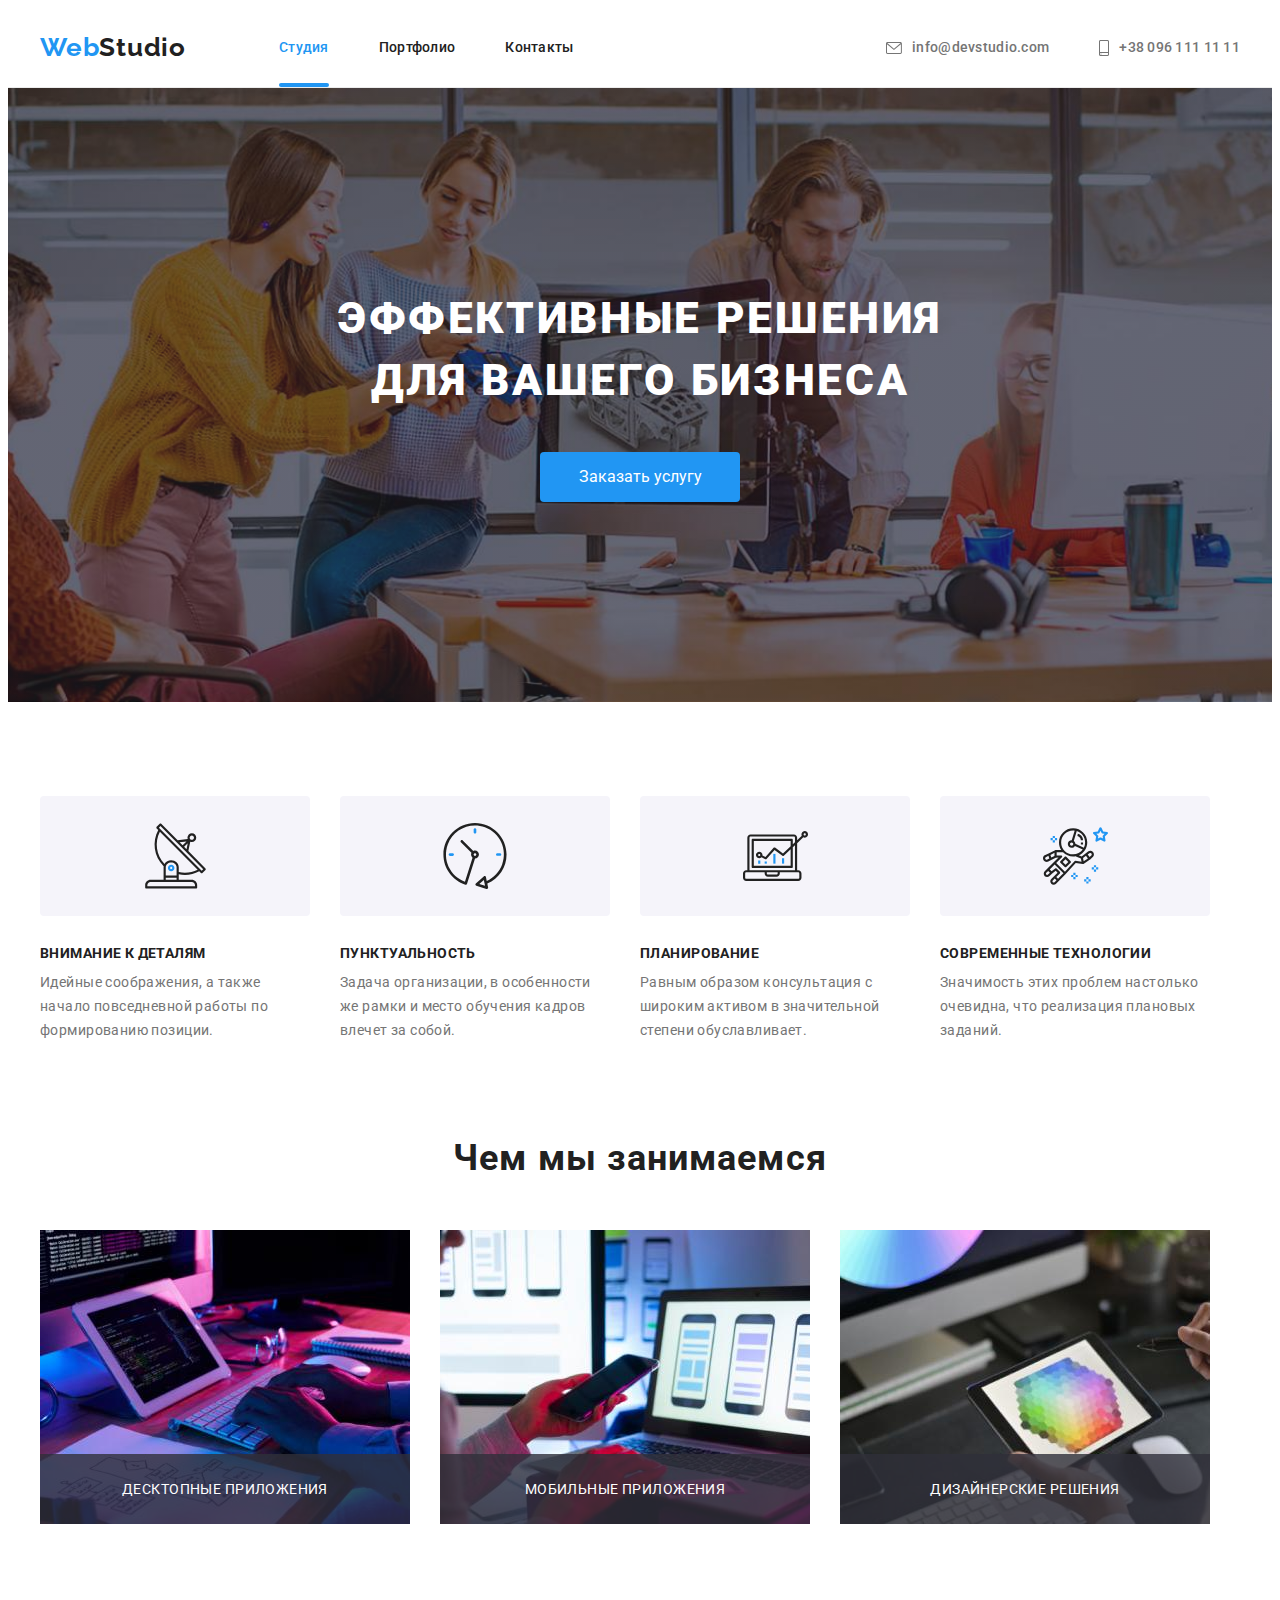
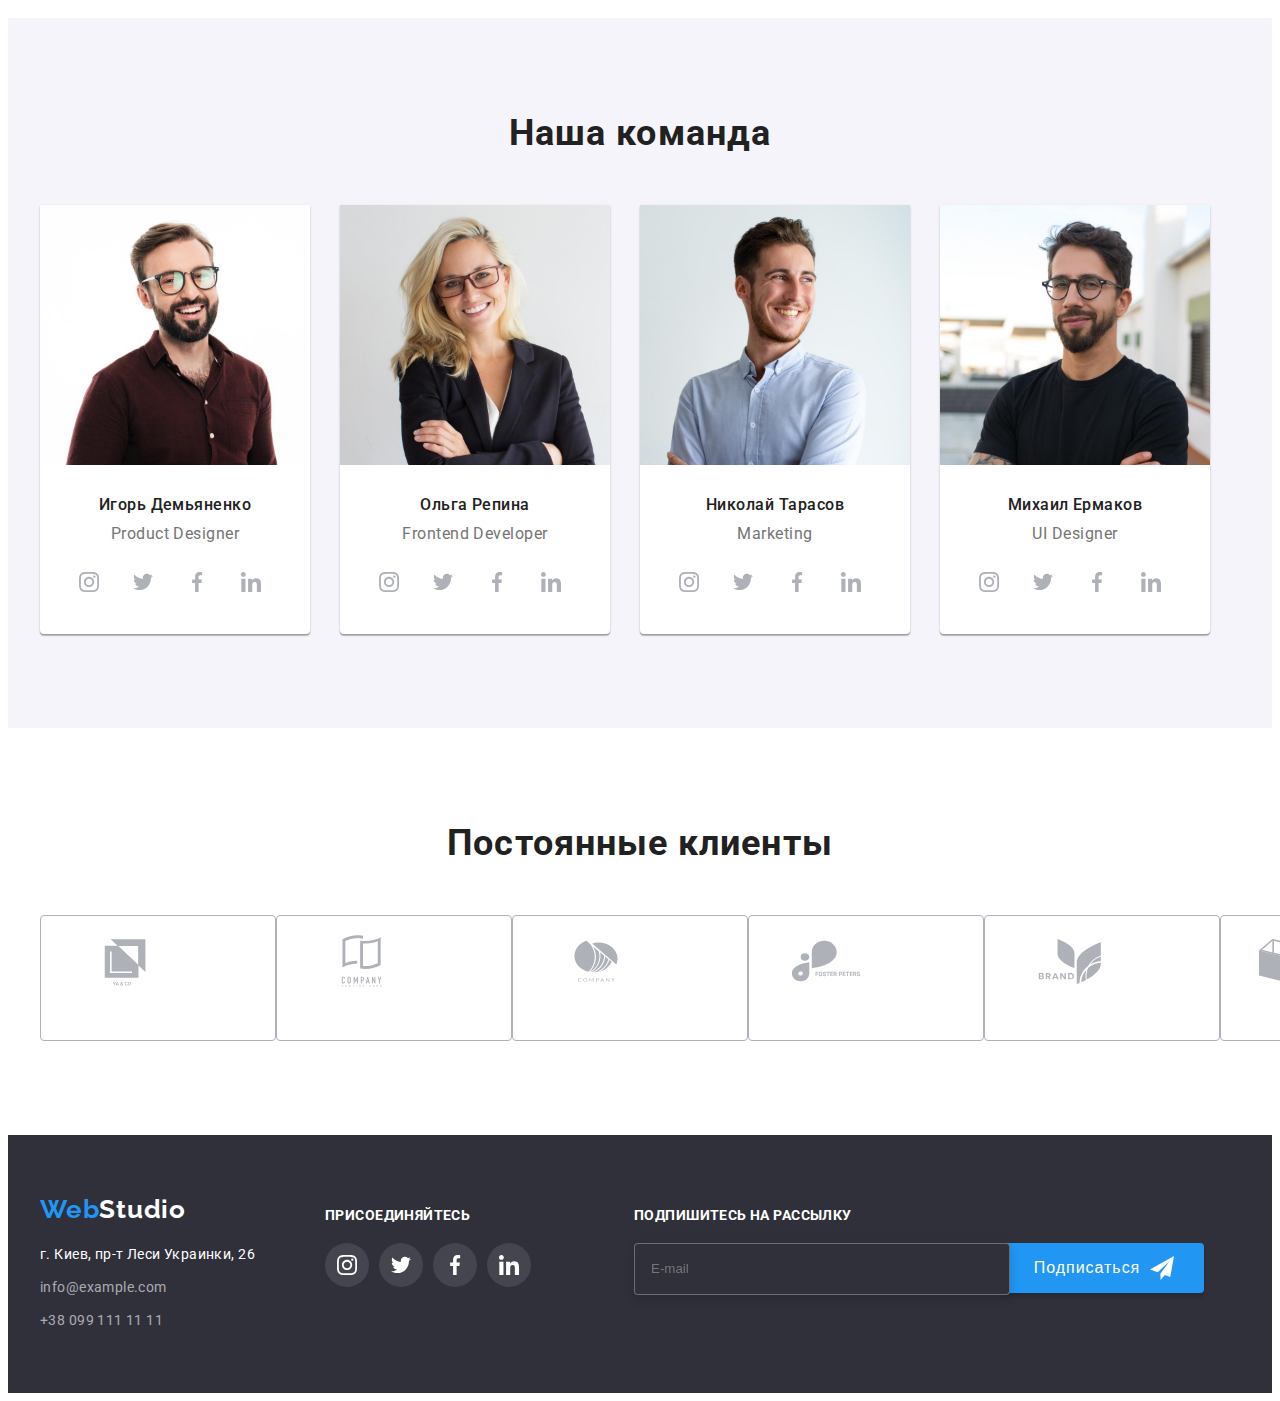
==== index.html @ 6afbb3de "d" ====
<!DOCTYPE html>
<html lang="ru">

<head>
    <meta charset="UTF-8">
    <meta http-equiv="X-UA-Compatible" content="IE=edge">
    <meta name="viewport" content="width=device-width, initial-scale=1.0">
    <title>Document</title>
    <link rel="preconnect" href="https://fonts.googleapis.com">
    <link rel="preconnect" href="https://fonts.gstatic.com" crossorigin>
    <link href="https://fonts.googleapis.com/css2?family=Raleway:wght@700&family=Roboto:wght@400;500;700;900&display=swap"
        rel="stylesheet">
    <link rel="stylesheet" href="https://cdnjs.cloudflare.com/ajax/libs/modern-normalize/1.1.0/modern-normalize.min.css"
        integrity="sha512-wpPYUAdjBVSE4KJnH1VR1HeZfpl1ub8YT/NKx4PuQ5NmX2tKuGu6U/JRp5y+Y8XG2tV+wKQpNHVUX03MfMFn9Q=="
        crossorigin="anonymous" referrerpolicy="no-referrer" />
    <link rel="stylesheet" href="https://cdnjs.cloudflare.com/ajax/libs/animate.css/4.1.1/animate.min.css" />
    <link rel="stylesheet" href="./css/main.min.css">
</head>

<body >
    <header class="header">
        <div class="header__container container">
            <a href="./index.html" class="header__logo logo" lang="en">Web<span class="header__logo--accent">Studio</span></a>
            <nav>
                <ul class="header__nav-list">
                    <li class="header__nav-items"><a class="header__nav-items header__nav-items--current" href="./index.html">Студия</a></li>
                    <li class="header__nav-items"><a class="header__nav-items" href="./portfolio.html">Портфолио</a></li>
                    <li class="header__nav-items"><a class="header__nav-items" href="">Контакты</a></li>
                </ul>
            </nav>
            <ul class="header__contacts-list">
                <li class="header__contacts-item"><a class="header__contacts-item header__contacts-item--icon-hover" href="mailto:info@devstudio.com">
                    <svg class="header__contacts-item--icon" width="16" height="12">
                        <use href="./images/icons.svg#icon-mail"></use>
                    </svg>
                    info@devstudio.com</a></li>
                <li class="header__contacts-item"><a class="header__contacts-item header__contacts-item--icon-hover" href="tel:+380961111111">
                    <svg class="header__contacts-item--icon" width="10" height="16">
                        <use href="./images/icons.svg#icon-phone"></use>
                    </svg>
                +38 096 111 11 11</a></li>
            </ul>
        </div>
    </header>
    <main>
        <section class="hero">
            <div class="container">
            <h1 class="hero__title">Эффективные решения для вашего бизнеса</h1>
            <button class="btn hero__btn" data-modal-open>Заказать услугу</button>
            </div>
        </section>
        <section class="feature">
            <div class="container">
                <h2 hidden>Особенности</h2>
                <ul class="feature__list">
                    <li class="feature__item">
                        <div class="feature__icon">
                            <svg width="65" height="70">
                                <use href="./images/icons.svg#icon-antenna"></use>
                            </svg>
                        </div>
                        <h3 class="feature__title">Внимание к деталям</h3>
                        <p class="feature__text">Идейные соображения, а также начало повседневной работы по формированию позиции.</p>
                    </li>
                    <li class="feature__item">
                        <div class="feature__icon">
                            <svg width="66" height="70">
                                <use href="./images/icons.svg#icon-clock"></use>
                            </svg>
                        </div>
                        <h3 class="feature__title">Пунктуальность</h3>
                        <p class="feature__text">Задача организации, в особенности же рамки и место обучения кадров влечет за собой.</p>
                    </li>
                    <li class="feature__item">
                        <div class="feature__icon">
                            <svg width="65" height="70">
                                <use href="./images/icons.svg#icon-diagram"></use>
                            </svg>
                        </div>
                        <h3 class="feature__title">Планирование</h3>
                        <p class="feature__text">Равным образом консультация с широким активом в значительной степени обуславливает.</p>
                    </li>
                    <li class="feature__item">
                        <div class="feature__icon">
                            <svg width="65" height="70">
                                <use href="./images/icons.svg#icon-astronaut"></use>
                            </svg>
                        </div>
                        <h3 class="feature__title">Современные технологии</h3>
                        <p class="feature__text">Значимость этих проблем настолько очевидна, что реализация плановых заданий.</p>
                    </li>
                </ul>
            </div>
        </section>
        <section class="images-section">
            <div class="container">
                <h2 class="images-section__title">Чем мы занимаемся</h2>
                <ul class="images-section__list">
                    <li class="images-section__items"><img src="./images/img1.jpg" alt="Пишем код" width="370">
                        <div class="images-section__text-block">
                            <p class="images-section__text">Десктопные приложения</p>
                        </div></li>
                    <li class="images-section__items"><img src="./images/img2.jpg" alt="Оптимизируем" width="370">
                        <div class="images-section__text-block">
                            <p class="images-section__text">Мобильные приложения</p>
                        </div></li>
                    <li class="images-section__items"><img src="./images/img3.jpg" alt="Выбираем цвет" width="370">
                        <div class="images-section__text-block">
                            <p class="images-section__text">Дизайнерские решения</p>
                        </div></li>
                </ul>
            </div>    
        </section>
        <section class="team">
            <div class="container">
                <h2 class="team__title">Наша команда</h2>
                <ul class="team__list">
                    <li class="team__item">
                        <img src="./images/master1.jpg" alt="Фото Продакт Дизайнера" width="270">
                        <h3 class="team__names">Игорь Демьяненко</h3>
                        <p class="team__profession" lang="en">Product Designer</p>
                        <ul class="team__link-list">
                            <li>
                                <a class="team__link-item" href="">
                                    <svg class="team__link-icon" width="20" height="20">
                                        <use href="./images/icons.svg#icon-instagram"></use>
                                    </svg>
                                </a>
                            </li>
                            <li>
                                <a class="team__link-item" href="">
                                    <svg class="team__link-icon" width="20" height="20">
                                        <use href="./images/icons.svg#icon-twitter"></use>
                                    </svg>
                                </a>
                            </li>
                            <li>
                                <a class="team__link-item" href="">
                                    <svg class="team__link-icon" width="20" height="20">
                                        <use href="./images/icons.svg#icon-facebook"></use>
                                    </svg>
                                </a>
                            </li>
                            <li>
                                <a class="team__link-item" href="">
                                    <svg class="team__link-icon" width="20" height="20">
                                        <use href="./images/icons.svg#icon-linkedin"></use>
                                    </svg>
                                </a>
                            </li>
                        </ul>
                    </li>
                    <li class="team__item">
                        <img src="./images/master2.jpg" alt="Фото Фронт-энд Разработчика" width="270">
                        <h3 class="team__names">Ольга Репина</h3>
                        <p class="team__profession" lang="en">Frontend Developer</p>
                        <ul class="team__link-list">
                            <li>
                                <a class="team__link-item" href="">
                                    <svg class="team__link-icon" width="20" height="20">
                                        <use href="./images/icons.svg#icon-instagram"></use>
                                    </svg>
                                </a>
                            </li>
                            <li>
                                <a class="team__link-item" href="">
                                    <svg class="team__link-icon" width="20" height="20">
                                        <use href="./images/icons.svg#icon-twitter"></use>
                                    </svg>
                                </a>
                            </li>
                            <li>
                                <a class="team__link-item" href="">
                                    <svg class="team__link-icon" width="20" height="20">
                                        <use href="./images/icons.svg#icon-facebook"></use>
                                    </svg>
                                </a>
                            </li>
                            <li>
                                <a class="team__link-item" href="">
                                    <svg class="team__link-icon" width="20" height="20">
                                        <use href="./images/icons.svg#icon-linkedin"></use>
                                    </svg>
                                </a>
                            </li>
                        </ul>
                    </li>
                    <li class="team__item">
                        <img src="./images/master3.jpg" alt="Фото Маркетолога" width="270">
                        <h3 class="team__names">Николай Тарасов</h3>
                        <p class="team__profession" lang="en">Marketing</p>
                        <ul class="team__link-list">
                            <li>
                                <a class="team__link-item" href="">
                                    <svg class="team__link-icon" width="20" height="20">
                                        <use href="./images/icons.svg#icon-instagram"></use>
                                    </svg>
                                </a>
                            </li>
                            <li>
                                <a class="team__link-item" href="">
                                    <svg class="team__link-icon" width="20" height="20">
                                        <use href="./images/icons.svg#icon-twitter"></use>
                                    </svg>
                                </a>
                            </li>
                            <li>
                                <a class="team__link-item" href="">
                                    <svg class="team__link-icon" width="20" height="20">
                                        <use href="./images/icons.svg#icon-facebook"></use>
                                    </svg>
                                </a>
                            </li>
                            <li>
                                <a class="team__link-item" href="">
                                    <svg class="team__link-icon" width="20" height="20">
                                        <use href="./images/icons.svg#icon-linkedin"></use>
                                    </svg>
                                </a>
                            </li>
                        </ul>
                    </li>
                    <li class="team__item">
                        <img src="./images/master4.jpg" alt="Фото Разработчика" width="270">
                        <h3 class="team__names">Михаил Ермаков</h3>
                        <p class="team__profession" lang="en">UI Designer</p>
                        <ul class="team__link-list">
                            <li>
                                <a class="team__link-item" href="">
                                    <svg class="team__link-icon" width="20" height="20">
                                        <use href="./images/icons.svg#icon-instagram"></use>
                                    </svg>
                                </a>
                            </li>
                            <li>
                                <a class="team__link-item" href="">
                                    <svg class="team__link-icon" width="20" height="20">
                                        <use href="./images/icons.svg#icon-twitter"></use>
                                    </svg>
                                </a>
                            </li>
                            <li>
                                <a class="team__link-item" href="">
                                    <svg class="team__link-icon" width="20" height="20">
                                        <use href="./images/icons.svg#icon-facebook"></use>
                                    </svg>
                                </a>
                            </li>
                            <li>
                                <a class="team__link-item" href="">
                                    <svg class="team__link-icon" width="20" height="20">
                                        <use href="./images/icons.svg#icon-linkedin"></use>
                                    </svg>
                                </a>
                            </li>
                        </ul>
                    </li>
                </ul>
            </div>
        </section>
        <section class="client">
            <div class="container">
                <h2 class="client__title">Постоянные клиенты</h2>
                <ul class="client__list">
                    <li>
                        <a class="client__btn" href="">
                            <svg class="client__logo" width="106" height="60">
                                <use href="./images/icons.svg#icon-logo"></use>
                            </svg>
                        </a>
                    </li>
                    <li>
                        <a class="client__btn" href="">
                            <svg class="client__logo" width="106" height="60">
                                <use href="./images/icons.svg#icon-logo2"></use>
                            </svg>
                        </a>
                    </li>
                    <li>
                        <a class="client__btn" href="">
                            <svg class="client__logo" width="106" height="60">
                                <use href="./images/icons.svg#icon-logo3"></use>
                            </svg>
                        </a>
                    </li>
                    <li>
                        <a class="client__btn" href="">
                            <svg class="client__logo" width="106" height="60">
                                <use href="./images/icons.svg#icon-logo4"></use>
                            </svg>
                        </a>
                    </li>
                    <li>
                        <a class="client__btn" href="">
                            <svg class="client__logo" width="106" height="60">
                                <use href="./images/icons.svg#icon-logo5"></use>
                            </svg>
                        </a>
                    </li>
                    <li>
                        <a class="client__btn" href="">
                            <svg class="client__logo" width="106" height="60">
                                <use href="./images/icons.svg#icon-logo6"></use>
                            </svg>
                        </a>    
                    </li>
                </ul>
            </div>
        </section>
    </main>
    <footer class="footer">
        <div class="container footer__container">
            <address class="footer__address">
                <a class="logo footer__logo" href="./index.html" lang="en">Web<span class="footer__logo--accent">Studio</span></a>
                <ul class="footer__address-list">
                    <li class="footer__address-item"><a class="footer__nav-address" href="">г. Киев, пр-т Леси Украинки, 26</a></li>
                    <li class="footer__address-item"><a class="footer__nav-telm" href="mailto:info@example.com">info@example.com</a></li>
                    <li class="footer__address-item"><a class="footer__nav-telm" href="tel:+380991111111">+38 099 111 11 11</a></li>
                </ul>
            </address>
            <address class="footer__invite">
                <h2 class="footer__invite-title">присоединяйтесь</h2>
                <ul class="footer__invite-list">
                    <li>
                        <a class="footer__invite-item" href="">
                            <svg class="footer__invite-icon" width="20" height="20">
                                <use href="./images/icons.svg#icon-instagram"></use>
                            </svg>
                        </a>
                    </li>
                    <li>
                        <a class="footer__invite-item" href="">
                            <svg class="footer__invite-icon" width="20" height="20">
                                <use href="./images/icons.svg#icon-twitter"></use>
                            </svg>
                        </a>
                    </li>
                    <li>
                        <a class="footer__invite-item" href="">
                            <svg class="footer__invite-icon" width="20" height="20">
                                <use href="./images/icons.svg#icon-facebook"></use>
                            </svg>
                        </a>
                    </li>
                    <li>
                        <a class="footer__invite-item" href="">
                            <svg class="footer__invite-icon" width="20" height="20">
                                <use href="./images/icons.svg#icon-linkedin"></use>
                            </svg>
                        </a>
                    </li>
                </ul>
            </address>
            <div>
                <h2 class="footer__subscribe-title">Подпишитесь на рассылку</h2>
                <form action="" class="footer__subscribe-form">
                    <label>
                        <input type="email" name="email" class="footer__subscribe-input" placeholder="E-mail">
                    </label>
                    <button type="submit" class="footer__subscribe-btn">Подписаться
                        <svg class="footer__subscribe-icon" width="24" height="24">
                            <use href="./images/icons.svg#icon-send"></use>
                        </svg>
                    </button>                
                </form>
            </div>
        </div>
    </footer>
    <div class="backdrop is-hidden"data-modal>
        <div class="modal">
            <button type="button" class="modal__close-btn" data-modal-close>
                <svg width="18" height="18">
                    <use href="./images/icons.svg#icon-close"></use>
                </svg>
            </button>
            <h1 class="modal__title">Оставьте свои данные, мы вам перезвоним</h1>
            <form action="">
                <label class="modal__label">
                    <span>Имя</span> 
                    <input type="text" name="user-name" class="modal__input"> 
                    <svg class="modal__input-icon" width="18" height="18">
                        <use href="./images/icons.svg#icon-person"></use>
                    </svg>
                </label>
                <label class="modal__label">Телефон
                    <input type="tel" name="user-tel" class="modal__input">
                    <svg class="modal__input-icon" width="18" height="18">
                        <use href="./images/icons.svg#icon-phone-black"></use>
                    </svg>
                </label>
                <label class="modal__label">Почта
                    <input type="email" name="user-email" class="modal__input">
                    <svg class="modal__input-icon" width="18" height="18">
                        <use href="./images/icons.svg#icon-email-black"></use>
                    </svg>
                </label>
                <label class="modal__label-text">Комментарий
                    <textarea name="user-comment" class="modal__textarea" placeholder="Введите текст"></textarea>
                </label>
                <label class="modal__property">Соглашаюсь с рассылкой и принимаю <a class="modal__property-link" href=""> Условия договора</a> 
                    <input type="checkbox" name="property" class="modal__input-checkbox">
                    <span class="modal__checkbox">
                        <svg class="modal__checkbox-icon" width="11" height="8">
                            <use href="./images/icons.svg#icon-check"></use>
                        </svg>
                    </span>
                </label>
                <button type="submit" class="modal__btn">Отправить</button>
            </form>
        </div>
    </div>
    <script src="./js/modal.js"></script>
</body>

</html>
---- css/main.min.css ----
:root{--background-main: #e5e5e5;--main-text: #757575;--secondary-text: #212121;--active-text: #2196f3;--white-color: #ffffff;--secondary-background: #2f303a;--third-bg-color: #f5f4fa}body{background-color:var(--white-color);color:var(--main-text);font-family:Roboto, sans-serif}h1,h2,h3,h4,h5,h6{color:var(--secondary-text);margin:0}input{padding:0;margin:0}ul{margin:0;padding-left:0}img{display:block}a{text-decoration:none}a:focus,a:hover{color:var(--active-text)}li{list-style-type:none}button{border:none}p{font-weight:normal;font-size:14px;line-height:1.7;letter-spacing:0.03em;margin:0}.container{width:1200px;margin:0 auto;padding-left:15px;padding-right:15px}.btn{background-color:var(--active-text);font-family:Roboto, sans-serif;color:var(--white-color);border:none;font-size:16px;line-height:1.9;border-radius:4px;text-align:center;cursor:pointer;padding:10px 32px;width:200px}.client{padding-bottom:94px;padding-top:94px}.client__title{font-weight:700;font-size:36px;line-height:1.2;text-align:center;letter-spacing:0.03em;margin-bottom:50px}.client__list{display:flex;justify-content:space-between}.client__btn{display:block;width:170px;height:92px;padding:16px 32px;background-color:var(--white-color);border:1px solid #afb1b8;border-radius:4px;cursor:pointer;transition:border-color 250ms cubic-bezier(0.4, 0, 0.2, 1)}.client__btn:hover,.client__btn:focus{border-color:var(--active-text)}.client__logo{fill:#afb1b8;transition:fill 250ms cubic-bezier(0.4, 0, 0.2, 1)}.client__btn:hover .client__logo,.client__btn:focus .client__logo{fill:var(--active-text)}.examples{padding-top:94px;padding-bottom:94px}.examples__btn-list{display:flex;justify-content:center;margin-bottom:50px}.examples__btn-list .examples__btn-item:not(:last-child){margin-right:8px}.examples__btn{font-family:Roboto;font-weight:500;font-size:16px;line-height:1.6;text-align:center;letter-spacing:0.03em;padding:6px 22px;border-radius:4px;transition:background-color 250ms cubic-bezier(0.4, 0, 0.2, 1),color 250ms cubic-bezier(0.4, 0, 0.2, 1),box-shadow 250ms cubic-bezier(0.4, 0, 0.2, 1)}.examples__btn:hover,.examples__btn:focus{color:var(--white-color);background-color:var(--active-text);cursor:pointer;box-shadow:0px 3px 1px rgba(0,0,0,0.1),0px 1px 2px rgba(0,0,0,0.08),0px 2px 2px rgba(0,0,0,0.12)}.examples__btn--current{color:var(--white-color);background-color:var(--active-text);box-shadow:0px 3px 1px rgba(0,0,0,0.1),0px 1px 2px rgba(0,0,0,0.08),0px 2px 2px rgba(0,0,0,0.12)}.examples__list{display:flex;flex-wrap:wrap;margin-left:-30px;margin-top:-30px}.examples__item{width:calc((100% - 90) / 3);margin-left:30px;margin-top:30px;transition:box-shadow 250ms cubic-bezier(0.4, 0, 0.2, 1)}.examples__item:focus,.examples__item:hover{box-shadow:0px 1px 1px rgba(0,0,0,0.12),0px 4px 4px rgba(0,0,0,0.06),1px 4px 6px rgba(0,0,0,0.16)}.examples__block{position:relative;overflow:hidden}.examples__block-text{background:rgba(33,150,243,0.9);width:100%;height:100%;font-size:18px;line-height:28px;letter-spacing:0.03em;color:var(--white-color);position:absolute;top:0;left:0;padding:63px 24px;transform:translateY(100%);transition:transform 250ms cubic-bezier(0.4, 0, 0.2, 1)}.examples__item:hover .examples__block-text{transform:translateY(0)}.examples__box{display:block;width:370px;padding:20px 24px;border:1px solid #eeeeee}.examples__title{font-weight:700;font-size:18px;line-height:2;letter-spacing:0.06em;display:block;width:322px}.examples__text{color:var(--main-text);font-size:16px;line-height:1.9;letter-spacing:0.03em;display:block;width:322px}.feature{padding-top:94px;padding-bottom:94px}.feature__list{display:flex}.feature__list .feature__item:not(:last-child){margin-right:30px}.feature__icon{width:270px;height:120px;margin-bottom:30px;background:#f5f4fa;border-radius:4px;display:flex;justify-content:center;align-items:center}.feature__title{font-weight:700;font-size:14px;line-height:1.1;letter-spacing:0.03em;text-transform:uppercase;margin-bottom:10px}.feature__text{width:270px}.footer{background-color:var(--secondary-background);padding-top:60px;padding-bottom:60px}.footer__container{display:flex}.footer__address{display:block;max-width:231px;margin-right:70px}.footer__address-item{display:block}.footer__address .footer__address-item:not(:last-child){margin-bottom:9px}.footer__nav-address{color:var(--white-color);transition:color 250ms cubic-bezier(0.4, 0, 0.2, 1)}.footer__nav-telm{color:rgba(255,255,255,0.6);transition:color 250ms cubic-bezier(0.4, 0, 0.2, 1)}.footer__logo{font-style:normal;cursor:default;display:inline-block;margin-bottom:20px}.footer__logo--accent{color:var(--white-color)}.footer__address-list{font-style:normal;font-size:14px;line-height:1.7;letter-spacing:0.03em}.footer__invite{margin-right:93px}.footer__invite-title{font-style:normal;font-size:14px;line-height:16px;letter-spacing:0.03em;text-transform:uppercase;color:var(--white-color);margin-bottom:20px;margin-top:12px;cursor:default}.footer__invite-list{display:flex}.footer__invite-item{display:flex;width:44px;height:44px;border-radius:50%;align-items:center;justify-content:center;margin-right:10px;background:rgba(255,255,255,0.1);transition:background 250ms cubic-bezier(0.4, 0, 0.2, 1)}.footer__invite-item:hover,.footer__invite-item:focus{background:var(--active-text)}.footer__invite-icon{fill:var(--white-color);transition:fill 250ms cubic-bezier(0.4, 0, 0.2, 1)}.footer__invite-item:hover .footer__invite-icon,.footer__invite-item:focus .footer__invite-icon{fill:var(--white-color)}.footer__subscribe-title{font-size:14px;line-height:16px;letter-spacing:0.03em;text-transform:uppercase;margin-top:12px;margin-bottom:20px;color:var(--white-color)}.footer__subscribe-form{position:relative}.footer__subscribe-input{width:358px;height:50px;border:1px solid rgba(255,255,255,0.3);filter:drop-shadow(0px 4px 4px rgba(0,0,0,0.15));border-radius:4px;padding-left:16px;background-color:var(--secondary-background);margin-right:12px;position:absolute;top:0;left:0;outline:none;color:var(--white-color)}.footer__subscribe-input:focus{border-color:var(--secondary-background)}.footer__subscribe-btn{width:200px;height:50px;background:var(--active-text);box-shadow:0px 4px 4px rgba(0,0,0,0.15);border-radius:4px;margin-left:370px;display:flex;justify-content:center;align-items:center;font-size:16px;line-height:30px;letter-spacing:0.06em;color:var(--white-color)}.footer__subscribe-icon{margin-left:10px}.header{background-color:var(--white-color);border-bottom:1px solid #ececec}.header__container{display:flex;align-items:center}.header__logo{display:flex;margin-right:93px}.header__logo--accent{color:var(--secondary-text)}.header__nav-list{display:flex}.header__nav-items{color:var(--secondary-text);font-weight:500;font-size:14px;line-height:1.1;letter-spacing:0.02em;padding-top:32px;padding-bottom:32px;transition:color 250ms cubic-bezier(0.4, 0, 0.2, 1)}.header__nav-list .header__nav-items:not(:last-child){margin-right:50px}.header__nav-items:hover,.header__nav-items:focus{color:var(--active-text)}.header__nav-items--current{color:var(--active-text);position:relative}.header__nav-items--current::after{content:"";width:100%;height:4px;position:absolute;border-radius:2px;background-color:var(--active-text);bottom:0;left:0}.header__contacts-item{color:var(--main-text);font-weight:500;font-size:14px;line-height:1.1;letter-spacing:0.02em;display:flex;align-items:center;transition:color 250ms cubic-bezier(0.4, 0, 0.2, 1)}.header__contacts-list .header__contacts-item:not(:last-child){margin-right:50px}.header__contacts-list{display:flex;margin-left:auto}.header__contacts-item--icon{fill:var(--main-text);margin-right:10px;transition:fill 250ms cubic-bezier(0.4, 0, 0.2, 1)}.header__contacts-item--icon-hover:focus .header__contacts-item--icon,.header__contacts-item--icon-hover:hover .header__contacts-item--icon{fill:var(--active-text)}.hero{background:rgba(89,96,173,0.4);padding-top:200px;padding-bottom:200px;background-image:linear-gradient(to right, rgba(47,48,58,0.4), rgba(47,48,58,0.4)),url(../images/hero-bg.jpg);background-repeat:no-repeat;background-position:center;background-size:cover;max-width:1600px;margin:0 auto}.hero__title{color:var(--white-color);font-weight:900;font-size:44px;line-height:1.4;text-align:center;letter-spacing:0.06em;text-transform:uppercase;width:696px;margin:0 auto;margin-bottom:40px}.hero__btn{display:block;margin:0 auto}.images-section{margin-bottom:94px}.images-section__title{font-weight:700;font-size:36px;line-height:1.2;text-align:center;letter-spacing:0.03em;margin-bottom:50px}.images-section__list{display:flex}.images-section__items{width:370px;margin-right:30px;position:relative}.images-section__text-block{display:flex;justify-content:center;align-items:center;width:370px;height:70px;background:rgba(47,48,58,0.8);position:absolute;bottom:0;left:0}.images-section__text{font-size:14px;line-height:16px;text-align:center;letter-spacing:0.03em;text-transform:uppercase;color:var(--white-color)}.logo{color:var(--active-text);font-family:Raleway;font-weight:700;font-size:26px;line-height:1.1;letter-spacing:0.03em}.backdrop{width:100vw;height:100vh;background-color:rgba(0,0,0,0.2);position:fixed;top:0;left:0;display:flex;justify-content:center;align-items:center}.is-hidden{opacity:0;visibility:hidden;pointer-events:none}.modal{width:528px;height:581px;background-color:var(--white-color);box-shadow:0px 1px 3px rgba(0,0,0,0.12),0px 1px 1px rgba(0,0,0,0.14),0px 2px 1px rgba(0,0,0,0.2);border-radius:4px;padding:40px;position:relative}.modal__close-btn{width:30px;height:30px;background-color:var(--white-color);border:1px solid rgba(0,0,0,0.1);border-radius:50%;display:flex;justify-content:center;align-items:center;cursor:pointer;position:absolute;right:8px;top:8px;transition:fill 250ms cubic-bezier(0.4, 0, 0.2, 1)}.modal__close-btn:hover,.modal__close-btn:focus{fill:var(--active-text)}.modal__title{font-size:20px;line-height:23px;text-align:center;letter-spacing:0.03em;margin-bottom:12px;color:var(--secondary-text)}.modal__label{font-size:12px;line-height:14px;letter-spacing:0.01em;display:block;height:58px;position:relative;margin-bottom:10px;color:var(--main-text)}.modal__input{width:100%;height:40px;border:1px solid rgba(33,33,33,0.2);border-radius:4px;outline:none;margin-top:4px;padding-left:42px;transition:border-color 250ms cubic-bezier(0.4, 0, 0.2, 1)}.modal__input:hover{cursor:pointer}.modal__input:focus{border:1px solid #2196f3;border-radius:4px}.modal__input-icon{position:absolute;bottom:11px;left:12px;transition:fill 250ms cubic-bezier(0.4, 0, 0.2, 1)}.modal__input:focus+.modal__input-icon{fill:var(--active-text)}.modal__label-text{font-size:12px;line-height:14px;letter-spacing:0.01em;display:block;margin-bottom:20px;color:var(--main-text)}.modal__textarea{width:100%;height:120px;resize:none;border:1px solid rgba(33,33,33,0.2);border-radius:4px;margin-top:4px;padding:12px;outline:none}.modal__textarea:focus{border:1px solid #2196f3;border-radius:4px}.modal__property{display:flex;align-items:center;justify-content:right;margin-right:11px;font-size:14px;line-height:24px;letter-spacing:0.03em;color:var(--main-text);position:relative;margin-bottom:30px;user-select:none}.modal__property-link{color:var(--active-text);text-decoration:underline;display:block;margin-left:5px}.modal__input-checkbox{-webkit-appearance:none}.modal__checkbox{width:15px;height:15px;border:2px solid black;position:absolute;top:50%;left:14px;transform:translateY(-50%);display:flex;justify-content:center;align-items:center}.modal__input-checkbox:checked+.modal__checkbox{background-color:var(--active-text);border:none}.modal__checkbox-icon{display:block;justify-content:center;align-items:center}.modal__btn{width:200px;height:50px;display:flex;justify-content:center;align-items:center;margin:0 auto;background-color:var(--active-text);box-shadow:0px 4px 4px rgba(0,0,0,0.15);border-radius:4px;font-size:16px;line-height:30px;letter-spacing:0.06em;color:var(--white-color);cursor:pointer}.team{background-color:var(--third-bg-color);padding-bottom:94px;padding-top:94px}.team__title{font-weight:700;font-size:36px;line-height:1.2;text-align:center;letter-spacing:0.03em;margin-bottom:50px}.team__list{display:flex}.team__list .team__item:not(:last-child){margin-right:30px}.team__item{display:block;box-shadow:0px 1px 3px rgba(0,0,0,0.12),0px 1px 1px rgba(0,0,0,0.14),0px 2px 1px rgba(0,0,0,0.2);border-radius:0px 0px 4px 4px;padding-bottom:30px;background-color:var(--white-color)}.team__item>img{margin-bottom:30px}.team__names{font-weight:500;font-size:16px;line-height:1.2;text-align:center;letter-spacing:0.03em;display:block;margin-bottom:10px}.team__profession{font-size:16px;line-height:1.2;text-align:center;letter-spacing:0.03em;display:block;margin-bottom:16px}.team__link-list{display:flex;align-items:center;justify-content:center}.team__link-item{display:flex;width:44px;height:44px;border-radius:50%;align-items:center;justify-content:center;margin-right:10px;transition:background 250ms cubic-bezier(0.4, 0, 0.2, 1)}.team__link-item:hover,.team__link-item:focus{background:var(--active-text)}.team__link-item:hover .team__link-icon,.team__link-item:focus .team__link-icon{fill:var(--white-color)}.team__link-icon{fill:#afb1b8;transition:fill 250ms cubic-bezier(0.4, 0, 0.2, 1)}
/*# sourceMappingURL=main.min.css.map */
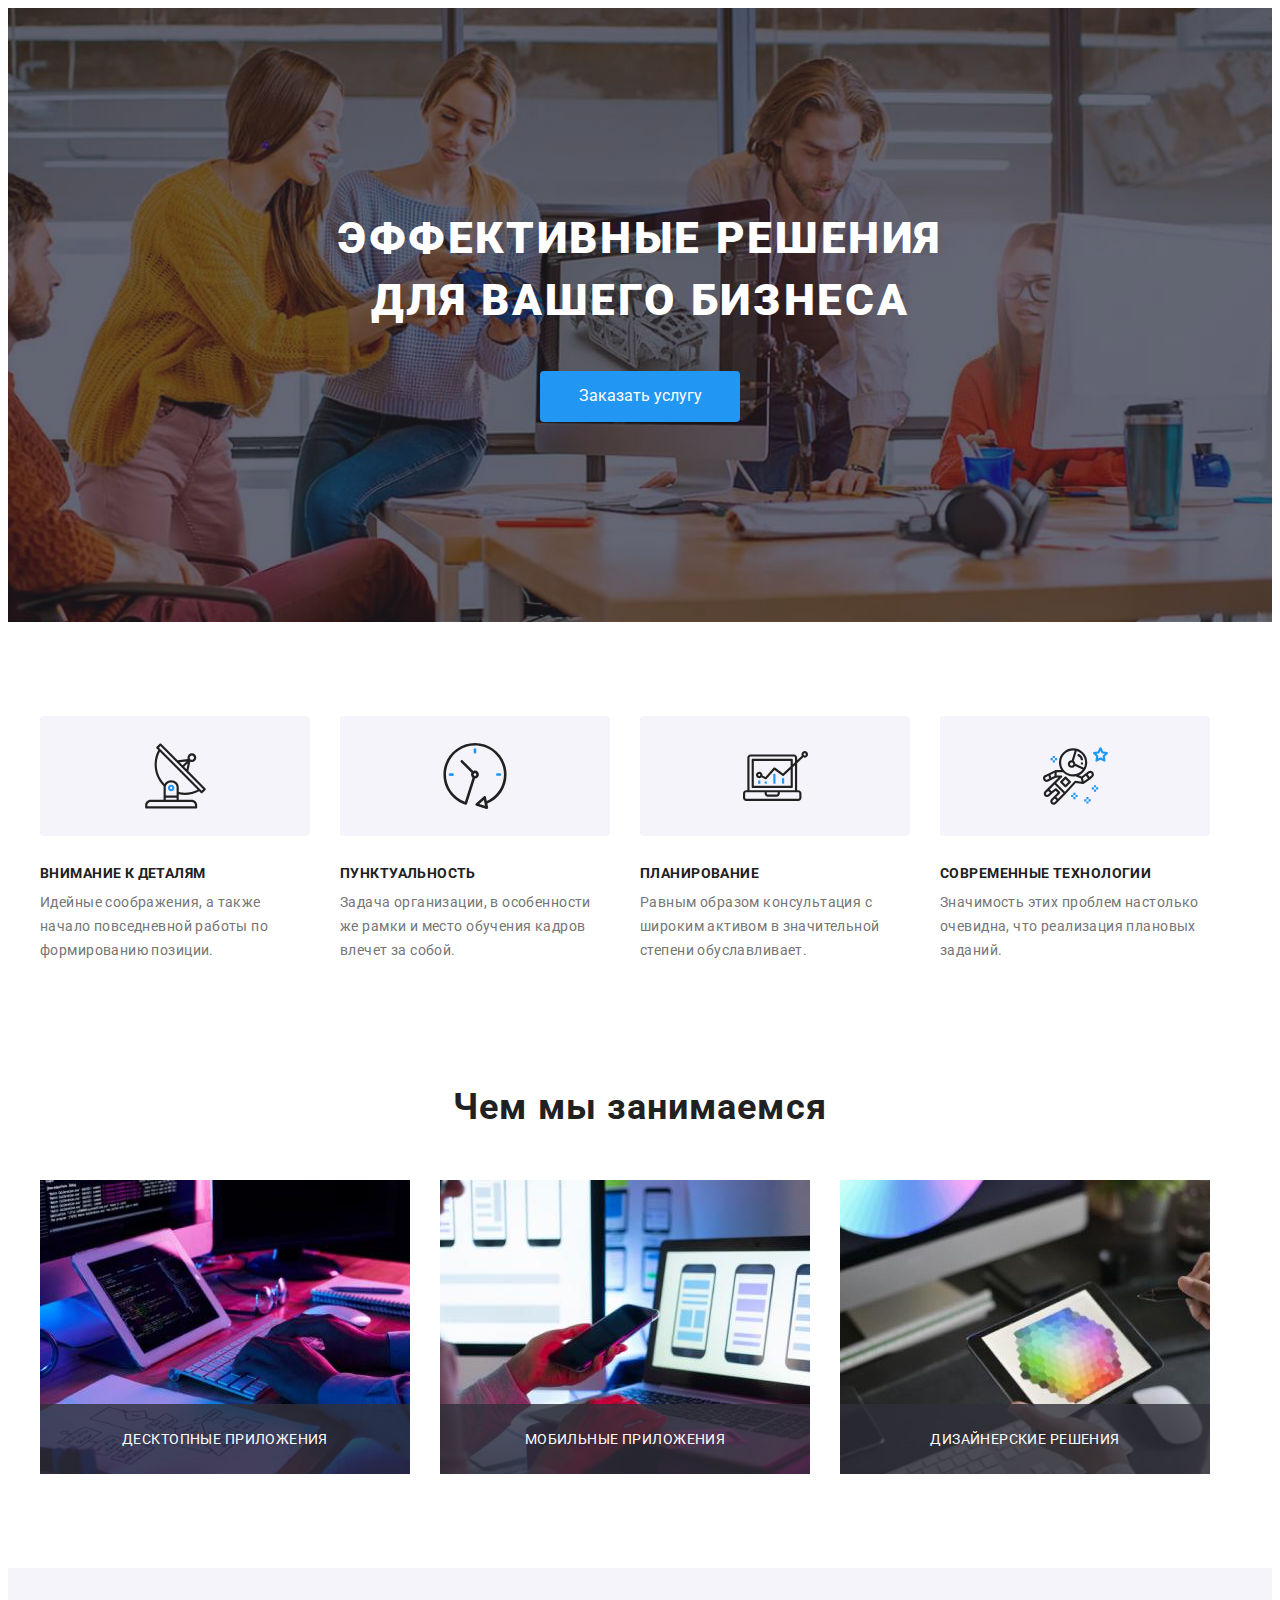
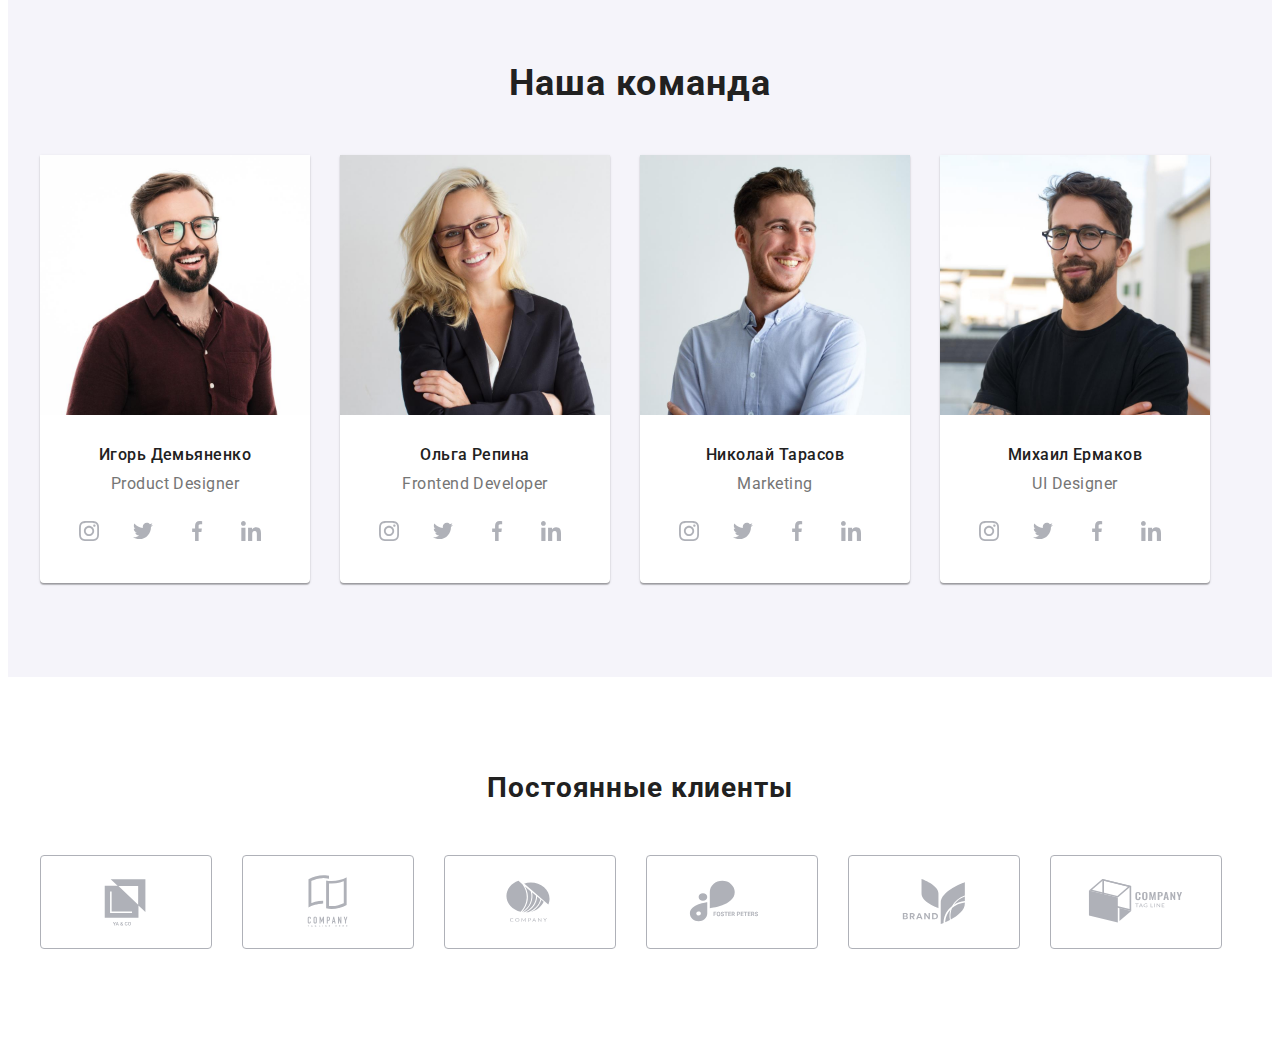
==== commit 9f6c0af9: "f" ====
--- a/index.html
+++ b/index.html
@@ -18,7 +18,7 @@
 </head>
 
 <body >
-    <header class="header">
+    <!-- <header class="header">
         <div class="header__container container">
             <a href="./index.html" class="header__logo logo" lang="en">Web<span class="header__logo--accent">Studio</span></a>
             <nav>
@@ -41,11 +41,11 @@
                 +38 096 111 11 11</a></li>
             </ul>
         </div>
-    </header>
+    </header> -->
     <main>
         <section class="hero">
             <div class="container">
-            <h1 class="hero__title">Эффективные решения для вашего бизнеса</h1>
+            <h1 class="hero__title">Эффективные решения<br> для вашего бизнеса</h1>
             <button class="btn hero__btn" data-modal-open>Заказать услугу</button>
             </div>
         </section>
@@ -116,7 +116,7 @@
                 <h2 class="team__title">Наша команда</h2>
                 <ul class="team__list">
                     <li class="team__item">
-                        <img src="./images/master1.jpg" alt="Фото Продакт Дизайнера" width="270">
+                        <img src="./images/master1.jpg" alt="Фото Продакт Дизайнера" width="100%">
                         <h3 class="team__names">Игорь Демьяненко</h3>
                         <p class="team__profession" lang="en">Product Designer</p>
                         <ul class="team__link-list">
@@ -151,7 +151,7 @@
                         </ul>
                     </li>
                     <li class="team__item">
-                        <img src="./images/master2.jpg" alt="Фото Фронт-энд Разработчика" width="270">
+                        <img src="./images/master2.jpg" alt="Фото Фронт-энд Разработчика" width="100%">
                         <h3 class="team__names">Ольга Репина</h3>
                         <p class="team__profession" lang="en">Frontend Developer</p>
                         <ul class="team__link-list">
@@ -186,7 +186,7 @@
                         </ul>
                     </li>
                     <li class="team__item">
-                        <img src="./images/master3.jpg" alt="Фото Маркетолога" width="270">
+                        <img src="./images/master3.jpg" alt="Фото Маркетолога" width="100%">
                         <h3 class="team__names">Николай Тарасов</h3>
                         <p class="team__profession" lang="en">Marketing</p>
                         <ul class="team__link-list">
@@ -221,7 +221,7 @@
                         </ul>
                     </li>
                     <li class="team__item">
-                        <img src="./images/master4.jpg" alt="Фото Разработчика" width="270">
+                        <img src="./images/master4.jpg" alt="Фото Разработчика" width="100%">
                         <h3 class="team__names">Михаил Ермаков</h3>
                         <p class="team__profession" lang="en">UI Designer</p>
                         <ul class="team__link-list">
@@ -262,42 +262,42 @@
             <div class="container">
                 <h2 class="client__title">Постоянные клиенты</h2>
                 <ul class="client__list">
-                    <li>
+                    <li class="client__item">
                         <a class="client__btn" href="">
                             <svg class="client__logo" width="106" height="60">
                                 <use href="./images/icons.svg#icon-logo"></use>
                             </svg>
                         </a>
                     </li>
-                    <li>
+                    <li class="client__item">
                         <a class="client__btn" href="">
                             <svg class="client__logo" width="106" height="60">
                                 <use href="./images/icons.svg#icon-logo2"></use>
                             </svg>
                         </a>
                     </li>
-                    <li>
+                    <li class="client__item">
                         <a class="client__btn" href="">
                             <svg class="client__logo" width="106" height="60">
                                 <use href="./images/icons.svg#icon-logo3"></use>
                             </svg>
                         </a>
                     </li>
-                    <li>
+                    <li class="client__item">
                         <a class="client__btn" href="">
                             <svg class="client__logo" width="106" height="60">
                                 <use href="./images/icons.svg#icon-logo4"></use>
                             </svg>
                         </a>
                     </li>
-                    <li>
+                    <li class="client__item">
                         <a class="client__btn" href="">
                             <svg class="client__logo" width="106" height="60">
                                 <use href="./images/icons.svg#icon-logo5"></use>
                             </svg>
                         </a>
                     </li>
-                    <li>
+                    <li class="client__item">
                         <a class="client__btn" href="">
                             <svg class="client__logo" width="106" height="60">
                                 <use href="./images/icons.svg#icon-logo6"></use>
@@ -308,7 +308,7 @@
             </div>
         </section>
     </main>
-    <footer class="footer">
+    <!-- <footer class="footer">
         <div class="container footer__container">
             <address class="footer__address">
                 <a class="logo footer__logo" href="./index.html" lang="en">Web<span class="footer__logo--accent">Studio</span></a>
@@ -365,7 +365,7 @@
                 </form>
             </div>
         </div>
-    </footer>
+    </footer> -->
     <div class="backdrop is-hidden"data-modal>
         <div class="modal">
             <button type="button" class="modal__close-btn" data-modal-close>
--- a/css/main.min.css
+++ b/css/main.min.css
@@ -1,2 +1,2 @@
-:root{--background-main: #e5e5e5;--main-text: #757575;--secondary-text: #212121;--active-text: #2196f3;--white-color: #ffffff;--secondary-background: #2f303a;--third-bg-color: #f5f4fa}body{background-color:var(--white-color);color:var(--main-text);font-family:Roboto, sans-serif}h1,h2,h3,h4,h5,h6{color:var(--secondary-text);margin:0}input{padding:0;margin:0}ul{margin:0;padding-left:0}img{display:block}a{text-decoration:none}a:focus,a:hover{color:var(--active-text)}li{list-style-type:none}button{border:none}p{font-weight:normal;font-size:14px;line-height:1.7;letter-spacing:0.03em;margin:0}.container{width:1200px;margin:0 auto;padding-left:15px;padding-right:15px}.btn{background-color:var(--active-text);font-family:Roboto, sans-serif;color:var(--white-color);border:none;font-size:16px;line-height:1.9;border-radius:4px;text-align:center;cursor:pointer;padding:10px 32px;width:200px}.client{padding-bottom:94px;padding-top:94px}.client__title{font-weight:700;font-size:36px;line-height:1.2;text-align:center;letter-spacing:0.03em;margin-bottom:50px}.client__list{display:flex;justify-content:space-between}.client__btn{display:block;width:170px;height:92px;padding:16px 32px;background-color:var(--white-color);border:1px solid #afb1b8;border-radius:4px;cursor:pointer;transition:border-color 250ms cubic-bezier(0.4, 0, 0.2, 1)}.client__btn:hover,.client__btn:focus{border-color:var(--active-text)}.client__logo{fill:#afb1b8;transition:fill 250ms cubic-bezier(0.4, 0, 0.2, 1)}.client__btn:hover .client__logo,.client__btn:focus .client__logo{fill:var(--active-text)}.examples{padding-top:94px;padding-bottom:94px}.examples__btn-list{display:flex;justify-content:center;margin-bottom:50px}.examples__btn-list .examples__btn-item:not(:last-child){margin-right:8px}.examples__btn{font-family:Roboto;font-weight:500;font-size:16px;line-height:1.6;text-align:center;letter-spacing:0.03em;padding:6px 22px;border-radius:4px;transition:background-color 250ms cubic-bezier(0.4, 0, 0.2, 1),color 250ms cubic-bezier(0.4, 0, 0.2, 1),box-shadow 250ms cubic-bezier(0.4, 0, 0.2, 1)}.examples__btn:hover,.examples__btn:focus{color:var(--white-color);background-color:var(--active-text);cursor:pointer;box-shadow:0px 3px 1px rgba(0,0,0,0.1),0px 1px 2px rgba(0,0,0,0.08),0px 2px 2px rgba(0,0,0,0.12)}.examples__btn--current{color:var(--white-color);background-color:var(--active-text);box-shadow:0px 3px 1px rgba(0,0,0,0.1),0px 1px 2px rgba(0,0,0,0.08),0px 2px 2px rgba(0,0,0,0.12)}.examples__list{display:flex;flex-wrap:wrap;margin-left:-30px;margin-top:-30px}.examples__item{width:calc((100% - 90) / 3);margin-left:30px;margin-top:30px;transition:box-shadow 250ms cubic-bezier(0.4, 0, 0.2, 1)}.examples__item:focus,.examples__item:hover{box-shadow:0px 1px 1px rgba(0,0,0,0.12),0px 4px 4px rgba(0,0,0,0.06),1px 4px 6px rgba(0,0,0,0.16)}.examples__block{position:relative;overflow:hidden}.examples__block-text{background:rgba(33,150,243,0.9);width:100%;height:100%;font-size:18px;line-height:28px;letter-spacing:0.03em;color:var(--white-color);position:absolute;top:0;left:0;padding:63px 24px;transform:translateY(100%);transition:transform 250ms cubic-bezier(0.4, 0, 0.2, 1)}.examples__item:hover .examples__block-text{transform:translateY(0)}.examples__box{display:block;width:370px;padding:20px 24px;border:1px solid #eeeeee}.examples__title{font-weight:700;font-size:18px;line-height:2;letter-spacing:0.06em;display:block;width:322px}.examples__text{color:var(--main-text);font-size:16px;line-height:1.9;letter-spacing:0.03em;display:block;width:322px}.feature{padding-top:94px;padding-bottom:94px}.feature__list{display:flex}.feature__list .feature__item:not(:last-child){margin-right:30px}.feature__icon{width:270px;height:120px;margin-bottom:30px;background:#f5f4fa;border-radius:4px;display:flex;justify-content:center;align-items:center}.feature__title{font-weight:700;font-size:14px;line-height:1.1;letter-spacing:0.03em;text-transform:uppercase;margin-bottom:10px}.feature__text{width:270px}.footer{background-color:var(--secondary-background);padding-top:60px;padding-bottom:60px}.footer__container{display:flex}.footer__address{display:block;max-width:231px;margin-right:70px}.footer__address-item{display:block}.footer__address .footer__address-item:not(:last-child){margin-bottom:9px}.footer__nav-address{color:var(--white-color);transition:color 250ms cubic-bezier(0.4, 0, 0.2, 1)}.footer__nav-telm{color:rgba(255,255,255,0.6);transition:color 250ms cubic-bezier(0.4, 0, 0.2, 1)}.footer__logo{font-style:normal;cursor:default;display:inline-block;margin-bottom:20px}.footer__logo--accent{color:var(--white-color)}.footer__address-list{font-style:normal;font-size:14px;line-height:1.7;letter-spacing:0.03em}.footer__invite{margin-right:93px}.footer__invite-title{font-style:normal;font-size:14px;line-height:16px;letter-spacing:0.03em;text-transform:uppercase;color:var(--white-color);margin-bottom:20px;margin-top:12px;cursor:default}.footer__invite-list{display:flex}.footer__invite-item{display:flex;width:44px;height:44px;border-radius:50%;align-items:center;justify-content:center;margin-right:10px;background:rgba(255,255,255,0.1);transition:background 250ms cubic-bezier(0.4, 0, 0.2, 1)}.footer__invite-item:hover,.footer__invite-item:focus{background:var(--active-text)}.footer__invite-icon{fill:var(--white-color);transition:fill 250ms cubic-bezier(0.4, 0, 0.2, 1)}.footer__invite-item:hover .footer__invite-icon,.footer__invite-item:focus .footer__invite-icon{fill:var(--white-color)}.footer__subscribe-title{font-size:14px;line-height:16px;letter-spacing:0.03em;text-transform:uppercase;margin-top:12px;margin-bottom:20px;color:var(--white-color)}.footer__subscribe-form{position:relative}.footer__subscribe-input{width:358px;height:50px;border:1px solid rgba(255,255,255,0.3);filter:drop-shadow(0px 4px 4px rgba(0,0,0,0.15));border-radius:4px;padding-left:16px;background-color:var(--secondary-background);margin-right:12px;position:absolute;top:0;left:0;outline:none;color:var(--white-color)}.footer__subscribe-input:focus{border-color:var(--secondary-background)}.footer__subscribe-btn{width:200px;height:50px;background:var(--active-text);box-shadow:0px 4px 4px rgba(0,0,0,0.15);border-radius:4px;margin-left:370px;display:flex;justify-content:center;align-items:center;font-size:16px;line-height:30px;letter-spacing:0.06em;color:var(--white-color)}.footer__subscribe-icon{margin-left:10px}.header{background-color:var(--white-color);border-bottom:1px solid #ececec}.header__container{display:flex;align-items:center}.header__logo{display:flex;margin-right:93px}.header__logo--accent{color:var(--secondary-text)}.header__nav-list{display:flex}.header__nav-items{color:var(--secondary-text);font-weight:500;font-size:14px;line-height:1.1;letter-spacing:0.02em;padding-top:32px;padding-bottom:32px;transition:color 250ms cubic-bezier(0.4, 0, 0.2, 1)}.header__nav-list .header__nav-items:not(:last-child){margin-right:50px}.header__nav-items:hover,.header__nav-items:focus{color:var(--active-text)}.header__nav-items--current{color:var(--active-text);position:relative}.header__nav-items--current::after{content:"";width:100%;height:4px;position:absolute;border-radius:2px;background-color:var(--active-text);bottom:0;left:0}.header__contacts-item{color:var(--main-text);font-weight:500;font-size:14px;line-height:1.1;letter-spacing:0.02em;display:flex;align-items:center;transition:color 250ms cubic-bezier(0.4, 0, 0.2, 1)}.header__contacts-list .header__contacts-item:not(:last-child){margin-right:50px}.header__contacts-list{display:flex;margin-left:auto}.header__contacts-item--icon{fill:var(--main-text);margin-right:10px;transition:fill 250ms cubic-bezier(0.4, 0, 0.2, 1)}.header__contacts-item--icon-hover:focus .header__contacts-item--icon,.header__contacts-item--icon-hover:hover .header__contacts-item--icon{fill:var(--active-text)}.hero{background:rgba(89,96,173,0.4);padding-top:200px;padding-bottom:200px;background-image:linear-gradient(to right, rgba(47,48,58,0.4), rgba(47,48,58,0.4)),url(../images/hero-bg.jpg);background-repeat:no-repeat;background-position:center;background-size:cover;max-width:1600px;margin:0 auto}.hero__title{color:var(--white-color);font-weight:900;font-size:44px;line-height:1.4;text-align:center;letter-spacing:0.06em;text-transform:uppercase;width:696px;margin:0 auto;margin-bottom:40px}.hero__btn{display:block;margin:0 auto}.images-section{margin-bottom:94px}.images-section__title{font-weight:700;font-size:36px;line-height:1.2;text-align:center;letter-spacing:0.03em;margin-bottom:50px}.images-section__list{display:flex}.images-section__items{width:370px;margin-right:30px;position:relative}.images-section__text-block{display:flex;justify-content:center;align-items:center;width:370px;height:70px;background:rgba(47,48,58,0.8);position:absolute;bottom:0;left:0}.images-section__text{font-size:14px;line-height:16px;text-align:center;letter-spacing:0.03em;text-transform:uppercase;color:var(--white-color)}.logo{color:var(--active-text);font-family:Raleway;font-weight:700;font-size:26px;line-height:1.1;letter-spacing:0.03em}.backdrop{width:100vw;height:100vh;background-color:rgba(0,0,0,0.2);position:fixed;top:0;left:0;display:flex;justify-content:center;align-items:center}.is-hidden{opacity:0;visibility:hidden;pointer-events:none}.modal{width:528px;height:581px;background-color:var(--white-color);box-shadow:0px 1px 3px rgba(0,0,0,0.12),0px 1px 1px rgba(0,0,0,0.14),0px 2px 1px rgba(0,0,0,0.2);border-radius:4px;padding:40px;position:relative}.modal__close-btn{width:30px;height:30px;background-color:var(--white-color);border:1px solid rgba(0,0,0,0.1);border-radius:50%;display:flex;justify-content:center;align-items:center;cursor:pointer;position:absolute;right:8px;top:8px;transition:fill 250ms cubic-bezier(0.4, 0, 0.2, 1)}.modal__close-btn:hover,.modal__close-btn:focus{fill:var(--active-text)}.modal__title{font-size:20px;line-height:23px;text-align:center;letter-spacing:0.03em;margin-bottom:12px;color:var(--secondary-text)}.modal__label{font-size:12px;line-height:14px;letter-spacing:0.01em;display:block;height:58px;position:relative;margin-bottom:10px;color:var(--main-text)}.modal__input{width:100%;height:40px;border:1px solid rgba(33,33,33,0.2);border-radius:4px;outline:none;margin-top:4px;padding-left:42px;transition:border-color 250ms cubic-bezier(0.4, 0, 0.2, 1)}.modal__input:hover{cursor:pointer}.modal__input:focus{border:1px solid #2196f3;border-radius:4px}.modal__input-icon{position:absolute;bottom:11px;left:12px;transition:fill 250ms cubic-bezier(0.4, 0, 0.2, 1)}.modal__input:focus+.modal__input-icon{fill:var(--active-text)}.modal__label-text{font-size:12px;line-height:14px;letter-spacing:0.01em;display:block;margin-bottom:20px;color:var(--main-text)}.modal__textarea{width:100%;height:120px;resize:none;border:1px solid rgba(33,33,33,0.2);border-radius:4px;margin-top:4px;padding:12px;outline:none}.modal__textarea:focus{border:1px solid #2196f3;border-radius:4px}.modal__property{display:flex;align-items:center;justify-content:right;margin-right:11px;font-size:14px;line-height:24px;letter-spacing:0.03em;color:var(--main-text);position:relative;margin-bottom:30px;user-select:none}.modal__property-link{color:var(--active-text);text-decoration:underline;display:block;margin-left:5px}.modal__input-checkbox{-webkit-appearance:none}.modal__checkbox{width:15px;height:15px;border:2px solid black;position:absolute;top:50%;left:14px;transform:translateY(-50%);display:flex;justify-content:center;align-items:center}.modal__input-checkbox:checked+.modal__checkbox{background-color:var(--active-text);border:none}.modal__checkbox-icon{display:block;justify-content:center;align-items:center}.modal__btn{width:200px;height:50px;display:flex;justify-content:center;align-items:center;margin:0 auto;background-color:var(--active-text);box-shadow:0px 4px 4px rgba(0,0,0,0.15);border-radius:4px;font-size:16px;line-height:30px;letter-spacing:0.06em;color:var(--white-color);cursor:pointer}.team{background-color:var(--third-bg-color);padding-bottom:94px;padding-top:94px}.team__title{font-weight:700;font-size:36px;line-height:1.2;text-align:center;letter-spacing:0.03em;margin-bottom:50px}.team__list{display:flex}.team__list .team__item:not(:last-child){margin-right:30px}.team__item{display:block;box-shadow:0px 1px 3px rgba(0,0,0,0.12),0px 1px 1px rgba(0,0,0,0.14),0px 2px 1px rgba(0,0,0,0.2);border-radius:0px 0px 4px 4px;padding-bottom:30px;background-color:var(--white-color)}.team__item>img{margin-bottom:30px}.team__names{font-weight:500;font-size:16px;line-height:1.2;text-align:center;letter-spacing:0.03em;display:block;margin-bottom:10px}.team__profession{font-size:16px;line-height:1.2;text-align:center;letter-spacing:0.03em;display:block;margin-bottom:16px}.team__link-list{display:flex;align-items:center;justify-content:center}.team__link-item{display:flex;width:44px;height:44px;border-radius:50%;align-items:center;justify-content:center;margin-right:10px;transition:background 250ms cubic-bezier(0.4, 0, 0.2, 1)}.team__link-item:hover,.team__link-item:focus{background:var(--active-text)}.team__link-item:hover .team__link-icon,.team__link-item:focus .team__link-icon{fill:var(--white-color)}.team__link-icon{fill:#afb1b8;transition:fill 250ms cubic-bezier(0.4, 0, 0.2, 1)}
+:root{--background-main: #e5e5e5;--main-text: #757575;--secondary-text: #212121;--active-text: #2196f3;--white-color: #ffffff;--secondary-background: #2f303a;--third-bg-color: #f5f4fa}body{background-color:var(--white-color);color:var(--main-text);font-family:Roboto, sans-serif}h1,h2,h3,h4,h5,h6{color:var(--secondary-text);margin:0}input{padding:0;margin:0}ul{margin:0;padding-left:0}img{display:block}a{text-decoration:none}a:focus,a:hover{color:var(--active-text)}li{list-style-type:none}button{border:none}p{font-weight:normal;font-size:14px;line-height:1.7;letter-spacing:0.03em;margin:0}.container{width:100%;margin:0 auto;padding-left:15px;padding-right:15px}@media screen and (min-width: 480px){.container{width:480px}}@media screen and (min-width: 768px){.container{width:768px}}@media screen and (min-width: 1200px){.container{width:1200px}}.btn{background-color:var(--active-text);font-family:Roboto, sans-serif;color:var(--white-color);border:none;font-size:16px;line-height:1.9;border-radius:4px;text-align:center;cursor:pointer;padding:10px 32px;width:200px}.client{padding-top:60px;padding-bottom:60px}@media screen and (min-width: 1200px){.client{padding-top:94px;padding-bottom:94px}}.client__title{font-weight:700;font-size:28px;line-height:1.2;text-align:center;letter-spacing:0.03em;margin-bottom:30px}@media screen and (min-width: 1200px){.client__title{margin-bottom:50px}}.client__list{display:flex;flex-wrap:wrap;flex-basis:calc(100% / 2 - 90)}.client__item{transition:border-color 250ms cubic-bezier(0.4, 0, 0.2, 1);cursor:pointer;display:block;width:45%;background-color:var(--white-color);border:1px solid #afb1b8;border-radius:4px}.client__item:hover,.client__item:focus{border-color:var(--active-text)}.client__list .client__item:nth-child(2n){margin-left:6%}.client__list .client__item:nth-last-child(n+3){margin-bottom:30px}@media screen and (min-width: 768px){.client__item{width:226px;margin-right:30px}.client__list .client__item:nth-child(2n){margin-left:0}.client__list .client__item:nth-child(3n){margin-right:0}.client__list .client__item:nth-last-child(n+3){margin-bottom:0px}.client__list .client__item:nth-child(n+4){margin-top:30px}}@media screen and (min-width: 1200px){.client__item{width:170px}.client__list .client__item:nth-child(n+4){margin-top:0px}.client__list .client__item:nth-child(3){margin-right:30px}}.client__logo{display:block;fill:#afb1b8;transition:fill 250ms cubic-bezier(0.4, 0, 0.2, 1);margin:16px auto}.client__item:hover .client__logo,.client__item:focus .client__logo{fill:var(--active-text)}.examples{padding-top:94px;padding-bottom:94px}.examples__btn-list{display:flex;justify-content:center;margin-bottom:50px}.examples__btn-list .examples__btn-item:not(:last-child){margin-right:8px}.examples__btn{font-family:Roboto;font-weight:500;font-size:16px;line-height:1.6;text-align:center;letter-spacing:0.03em;padding:6px 22px;border-radius:4px;transition:background-color 250ms cubic-bezier(0.4, 0, 0.2, 1),color 250ms cubic-bezier(0.4, 0, 0.2, 1),box-shadow 250ms cubic-bezier(0.4, 0, 0.2, 1)}.examples__btn:hover,.examples__btn:focus{color:var(--white-color);background-color:var(--active-text);cursor:pointer;box-shadow:0px 3px 1px rgba(0,0,0,0.1),0px 1px 2px rgba(0,0,0,0.08),0px 2px 2px rgba(0,0,0,0.12)}.examples__btn--current{color:var(--white-color);background-color:var(--active-text);box-shadow:0px 3px 1px rgba(0,0,0,0.1),0px 1px 2px rgba(0,0,0,0.08),0px 2px 2px rgba(0,0,0,0.12)}.examples__list{display:flex;flex-wrap:wrap;margin-left:-30px;margin-top:-30px}.examples__item{width:calc((100% - 90) / 3);margin-left:30px;margin-top:30px;transition:box-shadow 250ms cubic-bezier(0.4, 0, 0.2, 1)}.examples__item:focus,.examples__item:hover{box-shadow:0px 1px 1px rgba(0,0,0,0.12),0px 4px 4px rgba(0,0,0,0.06),1px 4px 6px rgba(0,0,0,0.16)}.examples__block{position:relative;overflow:hidden}.examples__block-text{background:rgba(33,150,243,0.9);width:100%;height:100%;font-size:18px;line-height:28px;letter-spacing:0.03em;color:var(--white-color);position:absolute;top:0;left:0;padding:63px 24px;transform:translateY(100%);transition:transform 250ms cubic-bezier(0.4, 0, 0.2, 1)}.examples__item:hover .examples__block-text{transform:translateY(0)}.examples__box{display:block;width:370px;padding:20px 24px;border:1px solid #eeeeee}.examples__title{font-weight:700;font-size:18px;line-height:2;letter-spacing:0.06em;display:block;width:322px}.examples__text{color:var(--main-text);font-size:16px;line-height:1.9;letter-spacing:0.03em;display:block;width:322px}.feature{padding-top:60px;padding-bottom:60px}@media screen and (min-width: 1200px){.feature{padding-top:94px;padding-bottom:94px}}@media screen and (min-width: 768px){.feature__list{display:flex;flex-basis:calc(100% / 2 - 90);flex-wrap:wrap}.feature__list .feature__item:nth-child(2n){margin-left:30px}}@media screen and (min-width: 1200px){.feature__list .feature__item:nth-child(2n){margin-left:0px}.feature__list .feature__item:not(:last-child){margin-right:30px}}.feature__icon{width:100%;height:120px;margin-bottom:30px;background:#f5f4fa;border-radius:4px;display:flex;justify-content:center;align-items:center}@media screen and (min-width: 768px){.feature__icon{width:354px}}@media screen and (min-width: 1200px){.feature__icon{width:270px}}.feature__title{font-weight:700;font-size:14px;line-height:1.1;letter-spacing:0.03em;text-transform:uppercase;display:flex;align-items:center;justify-content:center;margin-bottom:10px}@media screen and (min-width: 768px){.feature__title{width:354px;justify-content:left}}@media screen and (min-width: 1200px){.feature__title{width:270px}}.feature__text{margin-bottom:30px}@media screen and (min-width: 768px){.feature__text{width:354px}}@media screen and (min-width: 1200px){.feature__text{width:270px}}.footer{background-color:var(--secondary-background);padding-top:60px;padding-bottom:60px}.footer__container{display:flex}.footer__address{display:block;max-width:231px;margin-right:70px}.footer__address-item{display:block}.footer__address .footer__address-item:not(:last-child){margin-bottom:9px}.footer__nav-address{color:var(--white-color);transition:color 250ms cubic-bezier(0.4, 0, 0.2, 1)}.footer__nav-telm{color:rgba(255,255,255,0.6);transition:color 250ms cubic-bezier(0.4, 0, 0.2, 1)}.footer__logo{font-style:normal;cursor:default;display:inline-block;margin-bottom:20px}.footer__logo--accent{color:var(--white-color)}.footer__address-list{font-style:normal;font-size:14px;line-height:1.7;letter-spacing:0.03em}.footer__invite{margin-right:93px}.footer__invite-title{font-style:normal;font-size:14px;line-height:16px;letter-spacing:0.03em;text-transform:uppercase;color:var(--white-color);margin-bottom:20px;margin-top:12px;cursor:default}.footer__invite-list{display:flex}.footer__invite-item{display:flex;width:44px;height:44px;border-radius:50%;align-items:center;justify-content:center;margin-right:10px;background:rgba(255,255,255,0.1);transition:background 250ms cubic-bezier(0.4, 0, 0.2, 1)}.footer__invite-item:hover,.footer__invite-item:focus{background:var(--active-text)}.footer__invite-icon{fill:var(--white-color);transition:fill 250ms cubic-bezier(0.4, 0, 0.2, 1)}.footer__invite-item:hover .footer__invite-icon,.footer__invite-item:focus .footer__invite-icon{fill:var(--white-color)}.footer__subscribe-title{font-size:14px;line-height:16px;letter-spacing:0.03em;text-transform:uppercase;margin-top:12px;margin-bottom:20px;color:var(--white-color)}.footer__subscribe-form{position:relative}.footer__subscribe-input{width:358px;height:50px;border:1px solid rgba(255,255,255,0.3);filter:drop-shadow(0px 4px 4px rgba(0,0,0,0.15));border-radius:4px;padding-left:16px;background-color:var(--secondary-background);margin-right:12px;position:absolute;top:0;left:0;outline:none;color:var(--white-color)}.footer__subscribe-input:focus{border-color:var(--secondary-background)}.footer__subscribe-btn{width:200px;height:50px;background:var(--active-text);box-shadow:0px 4px 4px rgba(0,0,0,0.15);border-radius:4px;margin-left:370px;display:flex;justify-content:center;align-items:center;font-size:16px;line-height:30px;letter-spacing:0.06em;color:var(--white-color)}.footer__subscribe-icon{margin-left:10px}.header{background-color:var(--white-color);border-bottom:1px solid #ececec}.header__container{display:flex;align-items:center}.header__logo{display:flex;margin-right:93px}.header__logo--accent{color:var(--secondary-text)}.header__nav-list{display:flex}.header__nav-items{color:var(--secondary-text);font-weight:500;font-size:14px;line-height:1.1;letter-spacing:0.02em;padding-top:32px;padding-bottom:32px;transition:color 250ms cubic-bezier(0.4, 0, 0.2, 1)}.header__nav-list .header__nav-items:not(:last-child){margin-right:50px}.header__nav-items:hover,.header__nav-items:focus{color:var(--active-text)}.header__nav-items--current{color:var(--active-text);position:relative}.header__nav-items--current::after{content:"";width:100%;height:4px;position:absolute;border-radius:2px;background-color:var(--active-text);bottom:0;left:0}.header__contacts-item{color:var(--main-text);font-weight:500;font-size:14px;line-height:1.1;letter-spacing:0.02em;display:flex;align-items:center;transition:color 250ms cubic-bezier(0.4, 0, 0.2, 1)}.header__contacts-list .header__contacts-item:not(:last-child){margin-right:50px}.header__contacts-list{display:flex;margin-left:auto}.header__contacts-item--icon{fill:var(--main-text);margin-right:10px;transition:fill 250ms cubic-bezier(0.4, 0, 0.2, 1)}.header__contacts-item--icon-hover:focus .header__contacts-item--icon,.header__contacts-item--icon-hover:hover .header__contacts-item--icon{fill:var(--active-text)}.hero{background:rgba(89,96,173,0.4);padding-top:118px;padding-bottom:118px;background-image:linear-gradient(to right, rgba(47,48,58,0.4), rgba(47,48,58,0.4)),url(../images/hero-bg.jpg);background-repeat:no-repeat;background-position:center;background-size:cover;max-width:1600px;margin:0 auto}@media screen and (min-width: 1200px){.hero{padding-top:200px;padding-bottom:200px}}.hero__title{color:var(--white-color);font-weight:900;font-size:26px;line-height:1.4;text-align:center;letter-spacing:0.06em;text-transform:uppercase;margin:0 auto;margin-bottom:30px}@media screen and (min-width: 1200px){.hero__title{font-size:44px;margin-bottom:40px}}.hero__btn{display:block;margin:0 auto}.images-section{margin-bottom:94px}@media screen and (max-width: 1200px){.images-section{display:none}}.images-section__title{font-weight:700;font-size:36px;line-height:1.2;text-align:center;letter-spacing:0.03em;margin-bottom:50px}.images-section__list{display:flex}.images-section__items{width:370px;margin-right:30px;position:relative}.images-section__text-block{display:flex;justify-content:center;align-items:center;width:370px;height:70px;background:rgba(47,48,58,0.8);position:absolute;bottom:0;left:0}.images-section__text{font-size:14px;line-height:16px;text-align:center;letter-spacing:0.03em;text-transform:uppercase;color:var(--white-color)}.logo{color:var(--active-text);font-family:Raleway;font-weight:700;font-size:26px;line-height:1.1;letter-spacing:0.03em}.backdrop{width:100vw;height:100vh;background-color:rgba(0,0,0,0.2);position:fixed;top:0;left:0;display:flex;justify-content:center;align-items:center}.is-hidden{opacity:0;visibility:hidden;pointer-events:none}.modal{width:528px;height:581px;background-color:var(--white-color);box-shadow:0px 1px 3px rgba(0,0,0,0.12),0px 1px 1px rgba(0,0,0,0.14),0px 2px 1px rgba(0,0,0,0.2);border-radius:4px;padding:40px;position:relative}.modal__close-btn{width:30px;height:30px;background-color:var(--white-color);border:1px solid rgba(0,0,0,0.1);border-radius:50%;display:flex;justify-content:center;align-items:center;cursor:pointer;position:absolute;right:8px;top:8px;transition:fill 250ms cubic-bezier(0.4, 0, 0.2, 1)}.modal__close-btn:hover,.modal__close-btn:focus{fill:var(--active-text)}.modal__title{font-size:20px;line-height:23px;text-align:center;letter-spacing:0.03em;margin-bottom:12px;color:var(--secondary-text)}.modal__label{font-size:12px;line-height:14px;letter-spacing:0.01em;display:block;height:58px;position:relative;margin-bottom:10px;color:var(--main-text)}.modal__input{width:100%;height:40px;border:1px solid rgba(33,33,33,0.2);border-radius:4px;outline:none;margin-top:4px;padding-left:42px;transition:border-color 250ms cubic-bezier(0.4, 0, 0.2, 1)}.modal__input:hover{cursor:pointer}.modal__input:focus{border:1px solid #2196f3;border-radius:4px}.modal__input-icon{position:absolute;bottom:11px;left:12px;transition:fill 250ms cubic-bezier(0.4, 0, 0.2, 1)}.modal__input:focus+.modal__input-icon{fill:var(--active-text)}.modal__label-text{font-size:12px;line-height:14px;letter-spacing:0.01em;display:block;margin-bottom:20px;color:var(--main-text)}.modal__textarea{width:100%;height:120px;resize:none;border:1px solid rgba(33,33,33,0.2);border-radius:4px;margin-top:4px;padding:12px;outline:none}.modal__textarea:focus{border:1px solid #2196f3;border-radius:4px}.modal__property{display:flex;align-items:center;justify-content:right;margin-right:11px;font-size:14px;line-height:24px;letter-spacing:0.03em;color:var(--main-text);position:relative;margin-bottom:30px;user-select:none}.modal__property-link{color:var(--active-text);text-decoration:underline;display:block;margin-left:5px}.modal__input-checkbox{-webkit-appearance:none}.modal__checkbox{width:15px;height:15px;border:2px solid black;position:absolute;top:50%;left:14px;transform:translateY(-50%);display:flex;justify-content:center;align-items:center}.modal__input-checkbox:checked+.modal__checkbox{background-color:var(--active-text);border:none}.modal__checkbox-icon{display:block;justify-content:center;align-items:center}.modal__btn{width:200px;height:50px;display:flex;justify-content:center;align-items:center;margin:0 auto;background-color:var(--active-text);box-shadow:0px 4px 4px rgba(0,0,0,0.15);border-radius:4px;font-size:16px;line-height:30px;letter-spacing:0.06em;color:var(--white-color);cursor:pointer}.team{background-color:var(--third-bg-color);padding-top:60px;padding-bottom:60px}@media screen and (min-width: 1200px){.team{padding-bottom:94px;padding-top:94px}}.team__title{font-weight:700;font-size:36px;line-height:1.2;text-align:center;letter-spacing:0.03em;margin-bottom:30px}@media screen and (min-width: 1200px){.team__title{margin-bottom:50px}}@media screen and (min-width: 768px){.team__list{display:flex;flex-basis:calc(100% / 2 - 90);flex-wrap:wrap}}.team__item{display:block;box-shadow:0px 1px 3px rgba(0,0,0,0.12),0px 1px 1px rgba(0,0,0,0.14),0px 2px 1px rgba(0,0,0,0.2);border-radius:0px 0px 4px 4px;padding-bottom:30px;background-color:var(--white-color)}.team__list .team__item:not(:last-child){margin-bottom:30px}.team__item>img{margin-bottom:30px}@media screen and (min-width: 768px){.team__item{width:354px}.team__list .team__item:not(:last-child){margin-bottom:0px}.team__list .team__item:nth-child(2n){margin-left:30px}.team__list .team__item:nth-child(-n+2){margin-bottom:30px}}@media screen and (min-width: 1200px){.team__item{width:270px}.team__list .team__item:not(:last-child){margin-bottom:0px}.team__list .team__item:nth-child(2n){margin-left:0px}.team__list .team__item:nth-child(-n+2){margin-bottom:0px}.team__list .team__item:not(:last-child){margin-right:30px}}.team__names{font-weight:500;font-size:16px;line-height:1.2;text-align:center;letter-spacing:0.03em;display:block;margin-bottom:10px}.team__profession{font-size:16px;line-height:1.2;text-align:center;letter-spacing:0.03em;display:block;margin-bottom:16px}.team__link-list{display:flex;align-items:center;justify-content:center}.team__link-item{display:flex;width:44px;height:44px;border-radius:50%;align-items:center;justify-content:center;margin-right:10px;transition:background 250ms cubic-bezier(0.4, 0, 0.2, 1)}.team__link-item:hover,.team__link-item:focus{background:var(--active-text)}.team__link-icon{fill:#afb1b8;transition:fill 250ms cubic-bezier(0.4, 0, 0.2, 1)}.team__link-item:hover .team__link-icon,.team__link-item:focus .team__link-icon{fill:var(--white-color)}
 /*# sourceMappingURL=main.min.css.map */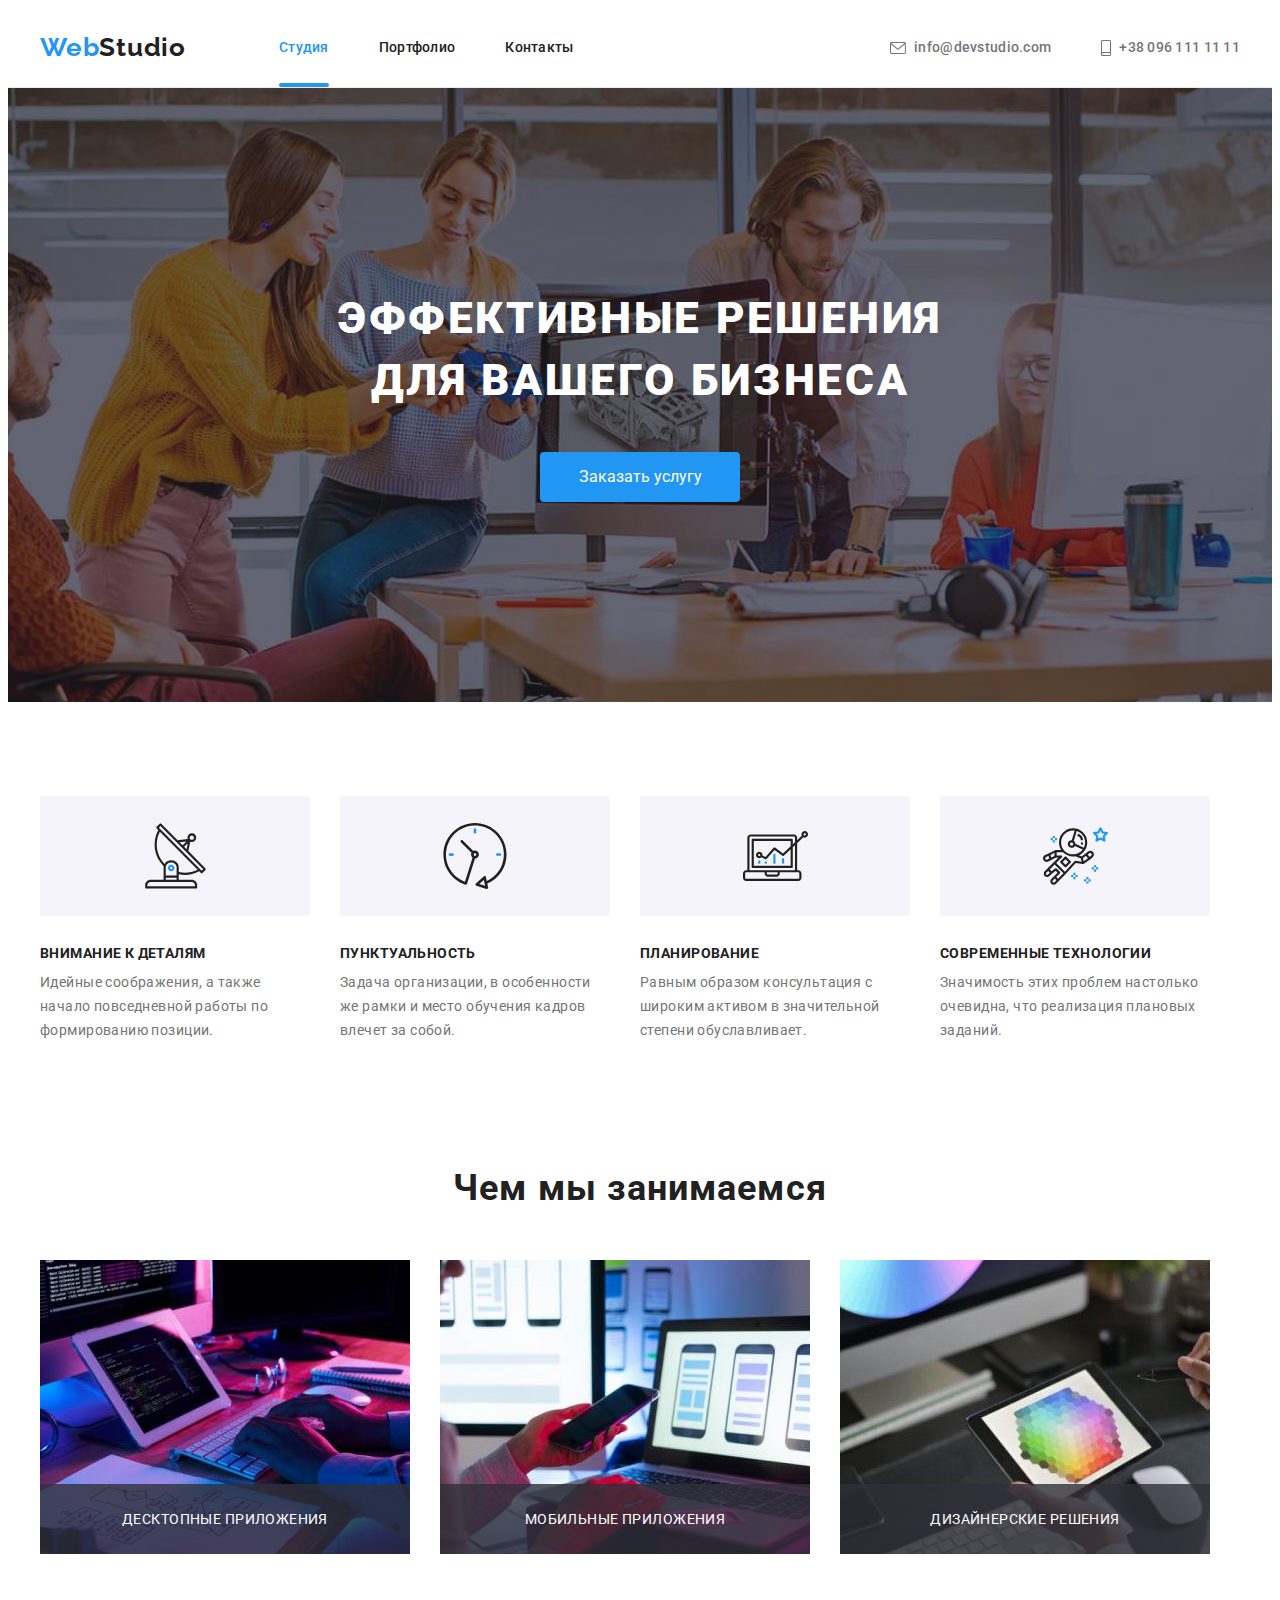
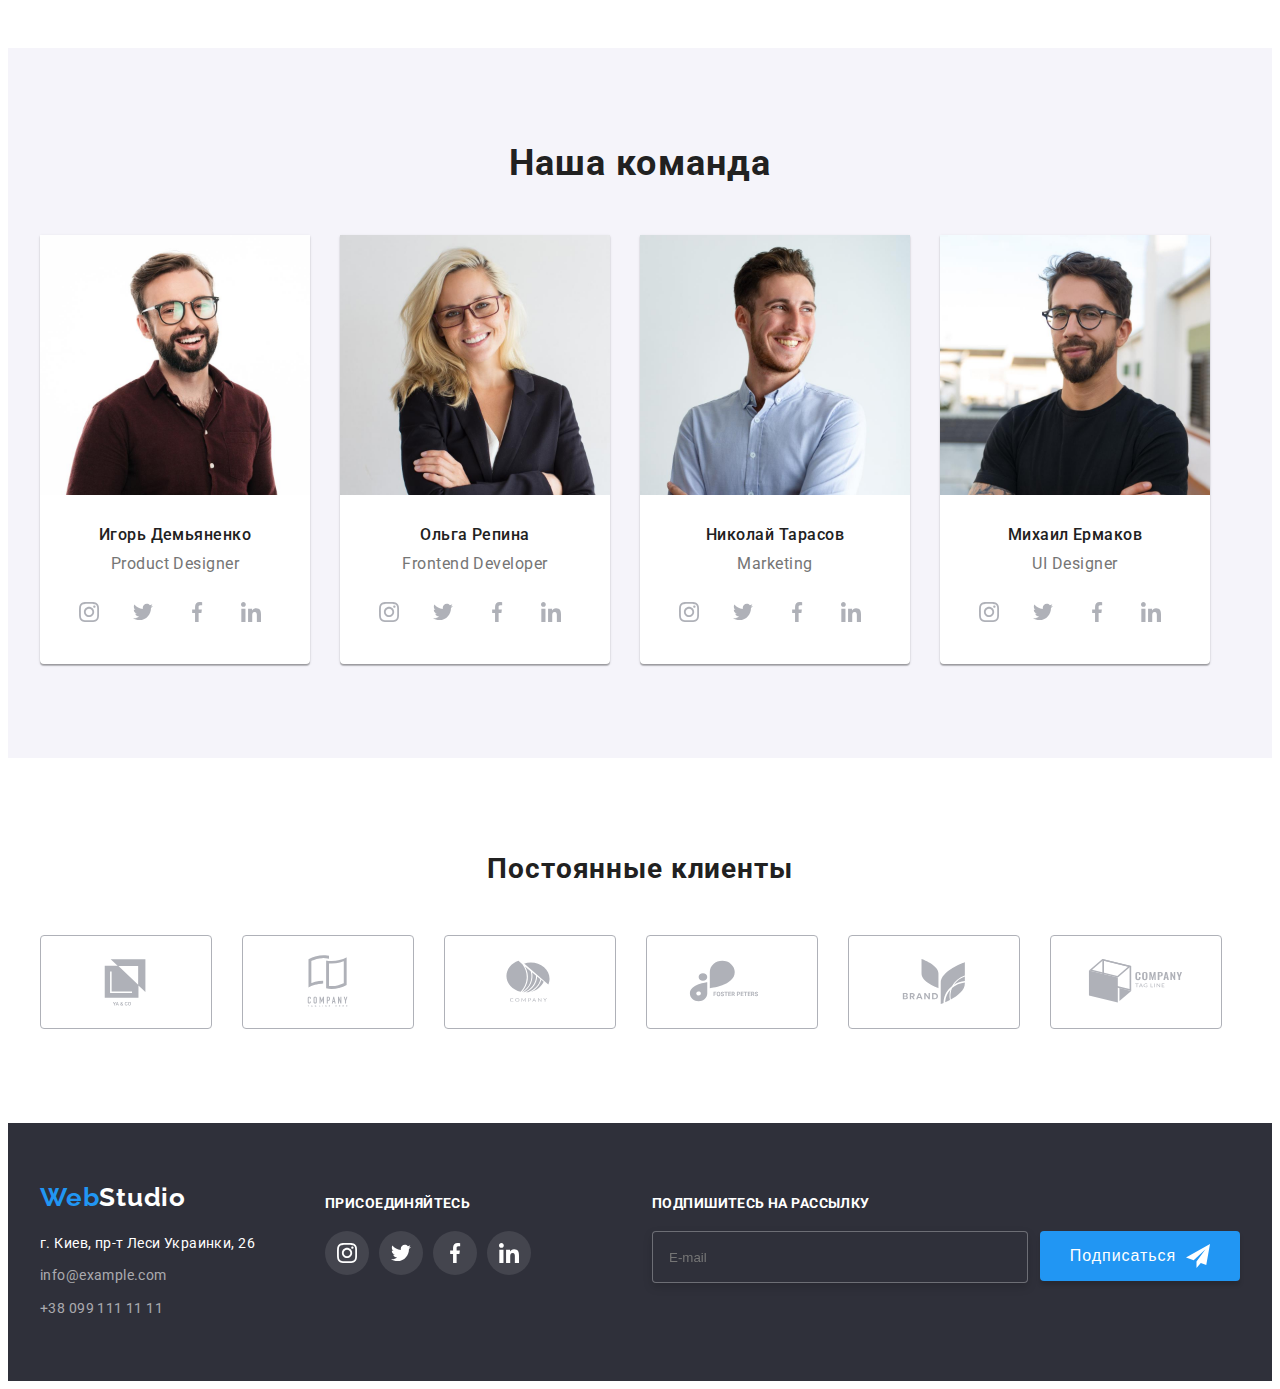
==== commit 1bebd64f: "update" ====
--- a/index.html
+++ b/index.html
@@ -18,9 +18,12 @@
 </head>
 
 <body >
-    <!-- <header class="header">
+    <header class="header">
         <div class="header__container container">
             <a href="./index.html" class="header__logo logo" lang="en">Web<span class="header__logo--accent">Studio</span></a>
+            <button class="mob-menu__btn-open"><svg width='24' height='16'>
+                <use href='./images/icons.svg#icon-mob-menu-open'></use>
+            </svg></button>
             <nav>
                 <ul class="header__nav-list">
                     <li class="header__nav-items"><a class="header__nav-items header__nav-items--current" href="./index.html">Студия</a></li>
@@ -41,7 +44,33 @@
                 +38 096 111 11 11</a></li>
             </ul>
         </div>
-    </header> -->
+        <div class="mob-menu is-hidden">
+            <button class="mob-menu__btn-close">
+                <svg width='18' height='18'>
+                    <use href='./images/icons.svg#icon-mob-menu-close'></use>
+                </svg>
+            </button>
+            <div class="mob-menu__content">
+                <ul class="mob-menu__list">
+                    <li class="mob-menu__item"><a class="mob-menu__item" href="./index.html">Студия</a></li>
+                    <li class="mob-menu__item"><a class="mob-menu__item" href="./portfolio.html">Портфолио</a></li>
+                    <li class="mob-menu__item"><a class="mob-menu__item" href="">Контакты</a></li>
+                </ul>
+                <div class="mob-menu__contacts">
+                    <ul class="mob-menu__contacts-list">
+                        <li class="mob-menu__contacts-item--tel"><a class="mob-menu__contacts-item--tel" href="mailto:info@devstudio.com">+38 096 111 11 11</a></li>
+                        <li class="mob-menu__contacts-item--mail">info@devstudio.com</li>
+                    </ul>
+                    <ul class="mob-menu__social-list">
+                        <li class="mob-menu__social-item"><a class="mob-menu__social-item" href="">Instagram</a><span class="mob-menu__social-item--decoration"></span></li>
+                        <li class="mob-menu__social-item"><a class="mob-menu__social-item" href="">Twitter</a><span class="mob-menu__social-item--decoration"></span></li>
+                        <li class="mob-menu__social-item"><a class="mob-menu__social-item" href="">Facebook</a><span class="mob-menu__social-item--decoration"></span></li>
+                        <li class="mob-menu__social-item"><a class="mob-menu__social-item" href="">LinkedIn</a></li>
+                    </ul>
+                </div>
+            </div>
+        </div>
+    </header>
     <main>
         <section class="hero">
             <div class="container">
@@ -308,49 +337,51 @@
             </div>
         </section>
     </main>
-    <!-- <footer class="footer">
+    <footer class="footer">
         <div class="container footer__container">
-            <address class="footer__address">
-                <a class="logo footer__logo" href="./index.html" lang="en">Web<span class="footer__logo--accent">Studio</span></a>
-                <ul class="footer__address-list">
-                    <li class="footer__address-item"><a class="footer__nav-address" href="">г. Киев, пр-т Леси Украинки, 26</a></li>
-                    <li class="footer__address-item"><a class="footer__nav-telm" href="mailto:info@example.com">info@example.com</a></li>
-                    <li class="footer__address-item"><a class="footer__nav-telm" href="tel:+380991111111">+38 099 111 11 11</a></li>
-                </ul>
-            </address>
-            <address class="footer__invite">
-                <h2 class="footer__invite-title">присоединяйтесь</h2>
-                <ul class="footer__invite-list">
-                    <li>
-                        <a class="footer__invite-item" href="">
-                            <svg class="footer__invite-icon" width="20" height="20">
-                                <use href="./images/icons.svg#icon-instagram"></use>
-                            </svg>
-                        </a>
-                    </li>
-                    <li>
-                        <a class="footer__invite-item" href="">
-                            <svg class="footer__invite-icon" width="20" height="20">
-                                <use href="./images/icons.svg#icon-twitter"></use>
-                            </svg>
-                        </a>
-                    </li>
-                    <li>
-                        <a class="footer__invite-item" href="">
-                            <svg class="footer__invite-icon" width="20" height="20">
-                                <use href="./images/icons.svg#icon-facebook"></use>
-                            </svg>
-                        </a>
-                    </li>
-                    <li>
-                        <a class="footer__invite-item" href="">
-                            <svg class="footer__invite-icon" width="20" height="20">
-                                <use href="./images/icons.svg#icon-linkedin"></use>
-                            </svg>
-                        </a>
-                    </li>
-                </ul>
-            </address>
+            <div class="footer__side">
+                <address class="footer__address">
+                    <a class="logo footer__logo" href="./index.html" lang="en">Web<span class="footer__logo--accent">Studio</span></a>
+                    <ul class="footer__address-list">
+                        <li class="footer__address-item"><a class="footer__nav-address" href="">г. Киев, пр-т Леси Украинки, 26</a></li>
+                        <li class="footer__address-item"><a class="footer__nav-telm" href="mailto:info@example.com">info@example.com</a></li>
+                        <li class="footer__address-item"><a class="footer__nav-telm" href="tel:+380991111111">+38 099 111 11 11</a></li>
+                    </ul>
+                </address>
+                <address class="footer__invite">
+                    <h2 class="footer__invite-title">присоединяйтесь</h2>
+                    <ul class="footer__invite-list">
+                        <li>
+                            <a class="footer__invite-item" href="">
+                                <svg class="footer__invite-icon" width="20" height="20">
+                                    <use href="./images/icons.svg#icon-instagram"></use>
+                                </svg>
+                            </a>
+                        </li>
+                        <li>
+                            <a class="footer__invite-item" href="">
+                                <svg class="footer__invite-icon" width="20" height="20">
+                                    <use href="./images/icons.svg#icon-twitter"></use>
+                                </svg>
+                            </a>
+                        </li>
+                        <li>
+                            <a class="footer__invite-item" href="">
+                                <svg class="footer__invite-icon" width="20" height="20">
+                                    <use href="./images/icons.svg#icon-facebook"></use>
+                                </svg>
+                            </a>
+                        </li>
+                        <li>
+                            <a class="footer__invite-item" href="">
+                                <svg class="footer__invite-icon" width="20" height="20">
+                                    <use href="./images/icons.svg#icon-linkedin"></use>
+                                </svg>
+                            </a>
+                        </li>
+                    </ul>
+                </address>
+            </div>
             <div>
                 <h2 class="footer__subscribe-title">Подпишитесь на рассылку</h2>
                 <form action="" class="footer__subscribe-form">
@@ -365,9 +396,9 @@
                 </form>
             </div>
         </div>
-    </footer> -->
+    </footer>
     <div class="backdrop is-hidden"data-modal>
-        <div class="modal">
+        <div class="modal container">
             <button type="button" class="modal__close-btn" data-modal-close>
                 <svg width="18" height="18">
                     <use href="./images/icons.svg#icon-close"></use>
@@ -410,6 +441,7 @@
         </div>
     </div>
     <script src="./js/modal.js"></script>
+    <script src="./js/menu.js"></script>
 </body>
 
 </html>--- a/css/main.min.css
+++ b/css/main.min.css
@@ -1,2 +1,2 @@
-:root{--background-main: #e5e5e5;--main-text: #757575;--secondary-text: #212121;--active-text: #2196f3;--white-color: #ffffff;--secondary-background: #2f303a;--third-bg-color: #f5f4fa}body{background-color:var(--white-color);color:var(--main-text);font-family:Roboto, sans-serif}h1,h2,h3,h4,h5,h6{color:var(--secondary-text);margin:0}input{padding:0;margin:0}ul{margin:0;padding-left:0}img{display:block}a{text-decoration:none}a:focus,a:hover{color:var(--active-text)}li{list-style-type:none}button{border:none}p{font-weight:normal;font-size:14px;line-height:1.7;letter-spacing:0.03em;margin:0}.container{width:100%;margin:0 auto;padding-left:15px;padding-right:15px}@media screen and (min-width: 480px){.container{width:480px}}@media screen and (min-width: 768px){.container{width:768px}}@media screen and (min-width: 1200px){.container{width:1200px}}.btn{background-color:var(--active-text);font-family:Roboto, sans-serif;color:var(--white-color);border:none;font-size:16px;line-height:1.9;border-radius:4px;text-align:center;cursor:pointer;padding:10px 32px;width:200px}.client{padding-top:60px;padding-bottom:60px}@media screen and (min-width: 1200px){.client{padding-top:94px;padding-bottom:94px}}.client__title{font-weight:700;font-size:28px;line-height:1.2;text-align:center;letter-spacing:0.03em;margin-bottom:30px}@media screen and (min-width: 1200px){.client__title{margin-bottom:50px}}.client__list{display:flex;flex-wrap:wrap;flex-basis:calc(100% / 2 - 90)}.client__item{transition:border-color 250ms cubic-bezier(0.4, 0, 0.2, 1);cursor:pointer;display:block;width:45%;background-color:var(--white-color);border:1px solid #afb1b8;border-radius:4px}.client__item:hover,.client__item:focus{border-color:var(--active-text)}.client__list .client__item:nth-child(2n){margin-left:6%}.client__list .client__item:nth-last-child(n+3){margin-bottom:30px}@media screen and (min-width: 768px){.client__item{width:226px;margin-right:30px}.client__list .client__item:nth-child(2n){margin-left:0}.client__list .client__item:nth-child(3n){margin-right:0}.client__list .client__item:nth-last-child(n+3){margin-bottom:0px}.client__list .client__item:nth-child(n+4){margin-top:30px}}@media screen and (min-width: 1200px){.client__item{width:170px}.client__list .client__item:nth-child(n+4){margin-top:0px}.client__list .client__item:nth-child(3){margin-right:30px}}.client__logo{display:block;fill:#afb1b8;transition:fill 250ms cubic-bezier(0.4, 0, 0.2, 1);margin:16px auto}.client__item:hover .client__logo,.client__item:focus .client__logo{fill:var(--active-text)}.examples{padding-top:94px;padding-bottom:94px}.examples__btn-list{display:flex;justify-content:center;margin-bottom:50px}.examples__btn-list .examples__btn-item:not(:last-child){margin-right:8px}.examples__btn{font-family:Roboto;font-weight:500;font-size:16px;line-height:1.6;text-align:center;letter-spacing:0.03em;padding:6px 22px;border-radius:4px;transition:background-color 250ms cubic-bezier(0.4, 0, 0.2, 1),color 250ms cubic-bezier(0.4, 0, 0.2, 1),box-shadow 250ms cubic-bezier(0.4, 0, 0.2, 1)}.examples__btn:hover,.examples__btn:focus{color:var(--white-color);background-color:var(--active-text);cursor:pointer;box-shadow:0px 3px 1px rgba(0,0,0,0.1),0px 1px 2px rgba(0,0,0,0.08),0px 2px 2px rgba(0,0,0,0.12)}.examples__btn--current{color:var(--white-color);background-color:var(--active-text);box-shadow:0px 3px 1px rgba(0,0,0,0.1),0px 1px 2px rgba(0,0,0,0.08),0px 2px 2px rgba(0,0,0,0.12)}.examples__list{display:flex;flex-wrap:wrap;margin-left:-30px;margin-top:-30px}.examples__item{width:calc((100% - 90) / 3);margin-left:30px;margin-top:30px;transition:box-shadow 250ms cubic-bezier(0.4, 0, 0.2, 1)}.examples__item:focus,.examples__item:hover{box-shadow:0px 1px 1px rgba(0,0,0,0.12),0px 4px 4px rgba(0,0,0,0.06),1px 4px 6px rgba(0,0,0,0.16)}.examples__block{position:relative;overflow:hidden}.examples__block-text{background:rgba(33,150,243,0.9);width:100%;height:100%;font-size:18px;line-height:28px;letter-spacing:0.03em;color:var(--white-color);position:absolute;top:0;left:0;padding:63px 24px;transform:translateY(100%);transition:transform 250ms cubic-bezier(0.4, 0, 0.2, 1)}.examples__item:hover .examples__block-text{transform:translateY(0)}.examples__box{display:block;width:370px;padding:20px 24px;border:1px solid #eeeeee}.examples__title{font-weight:700;font-size:18px;line-height:2;letter-spacing:0.06em;display:block;width:322px}.examples__text{color:var(--main-text);font-size:16px;line-height:1.9;letter-spacing:0.03em;display:block;width:322px}.feature{padding-top:60px;padding-bottom:60px}@media screen and (min-width: 1200px){.feature{padding-top:94px;padding-bottom:94px}}@media screen and (min-width: 768px){.feature__list{display:flex;flex-basis:calc(100% / 2 - 90);flex-wrap:wrap}.feature__list .feature__item:nth-child(2n){margin-left:30px}}@media screen and (min-width: 1200px){.feature__list .feature__item:nth-child(2n){margin-left:0px}.feature__list .feature__item:not(:last-child){margin-right:30px}}.feature__icon{width:100%;height:120px;margin-bottom:30px;background:#f5f4fa;border-radius:4px;display:flex;justify-content:center;align-items:center}@media screen and (min-width: 768px){.feature__icon{width:354px}}@media screen and (min-width: 1200px){.feature__icon{width:270px}}.feature__title{font-weight:700;font-size:14px;line-height:1.1;letter-spacing:0.03em;text-transform:uppercase;display:flex;align-items:center;justify-content:center;margin-bottom:10px}@media screen and (min-width: 768px){.feature__title{width:354px;justify-content:left}}@media screen and (min-width: 1200px){.feature__title{width:270px}}.feature__text{margin-bottom:30px}@media screen and (min-width: 768px){.feature__text{width:354px}}@media screen and (min-width: 1200px){.feature__text{width:270px}}.footer{background-color:var(--secondary-background);padding-top:60px;padding-bottom:60px}.footer__container{display:flex}.footer__address{display:block;max-width:231px;margin-right:70px}.footer__address-item{display:block}.footer__address .footer__address-item:not(:last-child){margin-bottom:9px}.footer__nav-address{color:var(--white-color);transition:color 250ms cubic-bezier(0.4, 0, 0.2, 1)}.footer__nav-telm{color:rgba(255,255,255,0.6);transition:color 250ms cubic-bezier(0.4, 0, 0.2, 1)}.footer__logo{font-style:normal;cursor:default;display:inline-block;margin-bottom:20px}.footer__logo--accent{color:var(--white-color)}.footer__address-list{font-style:normal;font-size:14px;line-height:1.7;letter-spacing:0.03em}.footer__invite{margin-right:93px}.footer__invite-title{font-style:normal;font-size:14px;line-height:16px;letter-spacing:0.03em;text-transform:uppercase;color:var(--white-color);margin-bottom:20px;margin-top:12px;cursor:default}.footer__invite-list{display:flex}.footer__invite-item{display:flex;width:44px;height:44px;border-radius:50%;align-items:center;justify-content:center;margin-right:10px;background:rgba(255,255,255,0.1);transition:background 250ms cubic-bezier(0.4, 0, 0.2, 1)}.footer__invite-item:hover,.footer__invite-item:focus{background:var(--active-text)}.footer__invite-icon{fill:var(--white-color);transition:fill 250ms cubic-bezier(0.4, 0, 0.2, 1)}.footer__invite-item:hover .footer__invite-icon,.footer__invite-item:focus .footer__invite-icon{fill:var(--white-color)}.footer__subscribe-title{font-size:14px;line-height:16px;letter-spacing:0.03em;text-transform:uppercase;margin-top:12px;margin-bottom:20px;color:var(--white-color)}.footer__subscribe-form{position:relative}.footer__subscribe-input{width:358px;height:50px;border:1px solid rgba(255,255,255,0.3);filter:drop-shadow(0px 4px 4px rgba(0,0,0,0.15));border-radius:4px;padding-left:16px;background-color:var(--secondary-background);margin-right:12px;position:absolute;top:0;left:0;outline:none;color:var(--white-color)}.footer__subscribe-input:focus{border-color:var(--secondary-background)}.footer__subscribe-btn{width:200px;height:50px;background:var(--active-text);box-shadow:0px 4px 4px rgba(0,0,0,0.15);border-radius:4px;margin-left:370px;display:flex;justify-content:center;align-items:center;font-size:16px;line-height:30px;letter-spacing:0.06em;color:var(--white-color)}.footer__subscribe-icon{margin-left:10px}.header{background-color:var(--white-color);border-bottom:1px solid #ececec}.header__container{display:flex;align-items:center}.header__logo{display:flex;margin-right:93px}.header__logo--accent{color:var(--secondary-text)}.header__nav-list{display:flex}.header__nav-items{color:var(--secondary-text);font-weight:500;font-size:14px;line-height:1.1;letter-spacing:0.02em;padding-top:32px;padding-bottom:32px;transition:color 250ms cubic-bezier(0.4, 0, 0.2, 1)}.header__nav-list .header__nav-items:not(:last-child){margin-right:50px}.header__nav-items:hover,.header__nav-items:focus{color:var(--active-text)}.header__nav-items--current{color:var(--active-text);position:relative}.header__nav-items--current::after{content:"";width:100%;height:4px;position:absolute;border-radius:2px;background-color:var(--active-text);bottom:0;left:0}.header__contacts-item{color:var(--main-text);font-weight:500;font-size:14px;line-height:1.1;letter-spacing:0.02em;display:flex;align-items:center;transition:color 250ms cubic-bezier(0.4, 0, 0.2, 1)}.header__contacts-list .header__contacts-item:not(:last-child){margin-right:50px}.header__contacts-list{display:flex;margin-left:auto}.header__contacts-item--icon{fill:var(--main-text);margin-right:10px;transition:fill 250ms cubic-bezier(0.4, 0, 0.2, 1)}.header__contacts-item--icon-hover:focus .header__contacts-item--icon,.header__contacts-item--icon-hover:hover .header__contacts-item--icon{fill:var(--active-text)}.hero{background:rgba(89,96,173,0.4);padding-top:118px;padding-bottom:118px;background-image:linear-gradient(to right, rgba(47,48,58,0.4), rgba(47,48,58,0.4)),url(../images/hero-bg.jpg);background-repeat:no-repeat;background-position:center;background-size:cover;max-width:1600px;margin:0 auto}@media screen and (min-width: 1200px){.hero{padding-top:200px;padding-bottom:200px}}.hero__title{color:var(--white-color);font-weight:900;font-size:26px;line-height:1.4;text-align:center;letter-spacing:0.06em;text-transform:uppercase;margin:0 auto;margin-bottom:30px}@media screen and (min-width: 1200px){.hero__title{font-size:44px;margin-bottom:40px}}.hero__btn{display:block;margin:0 auto}.images-section{margin-bottom:94px}@media screen and (max-width: 1200px){.images-section{display:none}}.images-section__title{font-weight:700;font-size:36px;line-height:1.2;text-align:center;letter-spacing:0.03em;margin-bottom:50px}.images-section__list{display:flex}.images-section__items{width:370px;margin-right:30px;position:relative}.images-section__text-block{display:flex;justify-content:center;align-items:center;width:370px;height:70px;background:rgba(47,48,58,0.8);position:absolute;bottom:0;left:0}.images-section__text{font-size:14px;line-height:16px;text-align:center;letter-spacing:0.03em;text-transform:uppercase;color:var(--white-color)}.logo{color:var(--active-text);font-family:Raleway;font-weight:700;font-size:26px;line-height:1.1;letter-spacing:0.03em}.backdrop{width:100vw;height:100vh;background-color:rgba(0,0,0,0.2);position:fixed;top:0;left:0;display:flex;justify-content:center;align-items:center}.is-hidden{opacity:0;visibility:hidden;pointer-events:none}.modal{width:528px;height:581px;background-color:var(--white-color);box-shadow:0px 1px 3px rgba(0,0,0,0.12),0px 1px 1px rgba(0,0,0,0.14),0px 2px 1px rgba(0,0,0,0.2);border-radius:4px;padding:40px;position:relative}.modal__close-btn{width:30px;height:30px;background-color:var(--white-color);border:1px solid rgba(0,0,0,0.1);border-radius:50%;display:flex;justify-content:center;align-items:center;cursor:pointer;position:absolute;right:8px;top:8px;transition:fill 250ms cubic-bezier(0.4, 0, 0.2, 1)}.modal__close-btn:hover,.modal__close-btn:focus{fill:var(--active-text)}.modal__title{font-size:20px;line-height:23px;text-align:center;letter-spacing:0.03em;margin-bottom:12px;color:var(--secondary-text)}.modal__label{font-size:12px;line-height:14px;letter-spacing:0.01em;display:block;height:58px;position:relative;margin-bottom:10px;color:var(--main-text)}.modal__input{width:100%;height:40px;border:1px solid rgba(33,33,33,0.2);border-radius:4px;outline:none;margin-top:4px;padding-left:42px;transition:border-color 250ms cubic-bezier(0.4, 0, 0.2, 1)}.modal__input:hover{cursor:pointer}.modal__input:focus{border:1px solid #2196f3;border-radius:4px}.modal__input-icon{position:absolute;bottom:11px;left:12px;transition:fill 250ms cubic-bezier(0.4, 0, 0.2, 1)}.modal__input:focus+.modal__input-icon{fill:var(--active-text)}.modal__label-text{font-size:12px;line-height:14px;letter-spacing:0.01em;display:block;margin-bottom:20px;color:var(--main-text)}.modal__textarea{width:100%;height:120px;resize:none;border:1px solid rgba(33,33,33,0.2);border-radius:4px;margin-top:4px;padding:12px;outline:none}.modal__textarea:focus{border:1px solid #2196f3;border-radius:4px}.modal__property{display:flex;align-items:center;justify-content:right;margin-right:11px;font-size:14px;line-height:24px;letter-spacing:0.03em;color:var(--main-text);position:relative;margin-bottom:30px;user-select:none}.modal__property-link{color:var(--active-text);text-decoration:underline;display:block;margin-left:5px}.modal__input-checkbox{-webkit-appearance:none}.modal__checkbox{width:15px;height:15px;border:2px solid black;position:absolute;top:50%;left:14px;transform:translateY(-50%);display:flex;justify-content:center;align-items:center}.modal__input-checkbox:checked+.modal__checkbox{background-color:var(--active-text);border:none}.modal__checkbox-icon{display:block;justify-content:center;align-items:center}.modal__btn{width:200px;height:50px;display:flex;justify-content:center;align-items:center;margin:0 auto;background-color:var(--active-text);box-shadow:0px 4px 4px rgba(0,0,0,0.15);border-radius:4px;font-size:16px;line-height:30px;letter-spacing:0.06em;color:var(--white-color);cursor:pointer}.team{background-color:var(--third-bg-color);padding-top:60px;padding-bottom:60px}@media screen and (min-width: 1200px){.team{padding-bottom:94px;padding-top:94px}}.team__title{font-weight:700;font-size:36px;line-height:1.2;text-align:center;letter-spacing:0.03em;margin-bottom:30px}@media screen and (min-width: 1200px){.team__title{margin-bottom:50px}}@media screen and (min-width: 768px){.team__list{display:flex;flex-basis:calc(100% / 2 - 90);flex-wrap:wrap}}.team__item{display:block;box-shadow:0px 1px 3px rgba(0,0,0,0.12),0px 1px 1px rgba(0,0,0,0.14),0px 2px 1px rgba(0,0,0,0.2);border-radius:0px 0px 4px 4px;padding-bottom:30px;background-color:var(--white-color)}.team__list .team__item:not(:last-child){margin-bottom:30px}.team__item>img{margin-bottom:30px}@media screen and (min-width: 768px){.team__item{width:354px}.team__list .team__item:not(:last-child){margin-bottom:0px}.team__list .team__item:nth-child(2n){margin-left:30px}.team__list .team__item:nth-child(-n+2){margin-bottom:30px}}@media screen and (min-width: 1200px){.team__item{width:270px}.team__list .team__item:not(:last-child){margin-bottom:0px}.team__list .team__item:nth-child(2n){margin-left:0px}.team__list .team__item:nth-child(-n+2){margin-bottom:0px}.team__list .team__item:not(:last-child){margin-right:30px}}.team__names{font-weight:500;font-size:16px;line-height:1.2;text-align:center;letter-spacing:0.03em;display:block;margin-bottom:10px}.team__profession{font-size:16px;line-height:1.2;text-align:center;letter-spacing:0.03em;display:block;margin-bottom:16px}.team__link-list{display:flex;align-items:center;justify-content:center}.team__link-item{display:flex;width:44px;height:44px;border-radius:50%;align-items:center;justify-content:center;margin-right:10px;transition:background 250ms cubic-bezier(0.4, 0, 0.2, 1)}.team__link-item:hover,.team__link-item:focus{background:var(--active-text)}.team__link-icon{fill:#afb1b8;transition:fill 250ms cubic-bezier(0.4, 0, 0.2, 1)}.team__link-item:hover .team__link-icon,.team__link-item:focus .team__link-icon{fill:var(--white-color)}
+:root{--background-main: #e5e5e5;--main-text: #757575;--secondary-text: #212121;--active-text: #2196f3;--white-color: #ffffff;--secondary-background: #2f303a;--third-bg-color: #f5f4fa}body{background-color:var(--white-color);color:var(--main-text);font-family:Roboto, sans-serif}h1,h2,h3,h4,h5,h6{color:var(--secondary-text);margin:0}input{padding:0;margin:0}ul{margin:0;padding-left:0}img{display:block}a{text-decoration:none}a:focus,a:hover{color:var(--active-text)}li{list-style-type:none}button{border:none}p{font-weight:normal;font-size:14px;line-height:1.7;letter-spacing:0.03em;margin:0}.container{width:100%;margin:0 auto;padding-left:15px;padding-right:15px}@media screen and (min-width: 480px){.container{width:480px}}@media screen and (min-width: 768px){.container{width:768px}}@media screen and (min-width: 1200px){.container{width:1200px}}.btn{background-color:var(--active-text);font-family:Roboto, sans-serif;color:var(--white-color);border:none;font-size:16px;line-height:1.9;border-radius:4px;text-align:center;cursor:pointer;padding:10px 32px;width:200px}.client{padding-top:60px;padding-bottom:60px}@media screen and (min-width: 1200px){.client{padding-top:94px;padding-bottom:94px}}.client__title{font-weight:700;font-size:28px;line-height:1.2;text-align:center;letter-spacing:0.03em;margin-bottom:30px}@media screen and (min-width: 1200px){.client__title{margin-bottom:50px}}.client__list{display:flex;flex-wrap:wrap;flex-basis:calc(100% / 2 - 90)}.client__item{transition:border-color 250ms cubic-bezier(0.4, 0, 0.2, 1);cursor:pointer;display:block;width:45%;background-color:var(--white-color);border:1px solid #afb1b8;border-radius:4px}.client__item:hover,.client__item:focus{border-color:var(--active-text)}.client__list .client__item:nth-child(2n){margin-left:6%}.client__list .client__item:nth-last-child(n+3){margin-bottom:30px}@media screen and (min-width: 768px){.client__item{width:226px;margin-right:30px}.client__list .client__item:nth-child(2n){margin-left:0}.client__list .client__item:nth-child(3n){margin-right:0}.client__list .client__item:nth-last-child(n+3){margin-bottom:0px}.client__list .client__item:nth-child(n+4){margin-top:30px}}@media screen and (min-width: 1200px){.client__item{width:170px}.client__list .client__item:nth-child(n+4){margin-top:0px}.client__list .client__item:nth-child(3){margin-right:30px}}.client__logo{display:block;fill:#afb1b8;transition:fill 250ms cubic-bezier(0.4, 0, 0.2, 1);margin:16px auto}.client__item:hover .client__logo,.client__item:focus .client__logo{fill:var(--active-text)}.examples{padding-top:94px;padding-bottom:94px}.examples__btn-list{display:flex;justify-content:center;margin-bottom:50px}.examples__btn-list .examples__btn-item:not(:last-child){margin-right:8px}.examples__btn{font-family:Roboto;font-weight:500;font-size:16px;line-height:1.6;text-align:center;letter-spacing:0.03em;padding:6px 22px;border-radius:4px;transition:background-color 250ms cubic-bezier(0.4, 0, 0.2, 1),color 250ms cubic-bezier(0.4, 0, 0.2, 1),box-shadow 250ms cubic-bezier(0.4, 0, 0.2, 1)}.examples__btn:hover,.examples__btn:focus{color:var(--white-color);background-color:var(--active-text);cursor:pointer;box-shadow:0px 3px 1px rgba(0,0,0,0.1),0px 1px 2px rgba(0,0,0,0.08),0px 2px 2px rgba(0,0,0,0.12)}.examples__btn--current{color:var(--white-color);background-color:var(--active-text);box-shadow:0px 3px 1px rgba(0,0,0,0.1),0px 1px 2px rgba(0,0,0,0.08),0px 2px 2px rgba(0,0,0,0.12)}.examples__list{display:flex;flex-wrap:wrap;margin-left:-30px;margin-top:-30px}.examples__item{width:calc((100% - 90) / 3);margin-left:30px;margin-top:30px;transition:box-shadow 250ms cubic-bezier(0.4, 0, 0.2, 1)}.examples__item:focus,.examples__item:hover{box-shadow:0px 1px 1px rgba(0,0,0,0.12),0px 4px 4px rgba(0,0,0,0.06),1px 4px 6px rgba(0,0,0,0.16)}.examples__block{position:relative;overflow:hidden}.examples__block-text{background:rgba(33,150,243,0.9);width:100%;height:100%;font-size:18px;line-height:28px;letter-spacing:0.03em;color:var(--white-color);position:absolute;top:0;left:0;padding:63px 24px;transform:translateY(100%);transition:transform 250ms cubic-bezier(0.4, 0, 0.2, 1)}.examples__item:hover .examples__block-text{transform:translateY(0)}.examples__box{display:block;width:370px;padding:20px 24px;border:1px solid #eeeeee}.examples__title{font-weight:700;font-size:18px;line-height:2;letter-spacing:0.06em;display:block;width:322px}.examples__text{color:var(--main-text);font-size:16px;line-height:1.9;letter-spacing:0.03em;display:block;width:322px}.feature{padding-top:60px;padding-bottom:60px}@media screen and (min-width: 1200px){.feature{padding-top:94px;padding-bottom:94px}}@media screen and (min-width: 768px){.feature__list{display:flex;flex-basis:calc(100% / 2 - 90);flex-wrap:wrap}.feature__list .feature__item:nth-child(2n){margin-left:30px}}@media screen and (min-width: 1200px){.feature__list .feature__item:nth-child(2n){margin-left:0px}.feature__list .feature__item:not(:last-child){margin-right:30px}}.feature__icon{width:100%;height:120px;margin-bottom:30px;background:#f5f4fa;border-radius:4px;display:flex;justify-content:center;align-items:center}@media screen and (min-width: 768px){.feature__icon{width:354px}}@media screen and (min-width: 1200px){.feature__icon{width:270px}}.feature__title{font-weight:700;font-size:14px;line-height:1.1;letter-spacing:0.03em;text-transform:uppercase;display:flex;align-items:center;justify-content:center;margin-bottom:10px}@media screen and (min-width: 768px){.feature__title{width:354px;justify-content:left}}@media screen and (min-width: 1200px){.feature__title{width:270px}}.feature__text{margin-bottom:30px}@media screen and (min-width: 768px){.feature__text{width:354px}}@media screen and (min-width: 1200px){.feature__text{width:270px}}.footer{background-color:var(--secondary-background);padding-top:60px;padding-bottom:60px}@media screen and (min-width: 1200px){.footer__container{display:flex;justify-content:space-between}}@media screen and (min-width: 768px){.footer__side{display:flex;justify-content:space-around}}@media screen and (min-width: 1200px){.footer__side{justify-content:space-between}}.footer__address{display:block}@media screen and (min-width: 1200px){.footer__address{margin-right:70px}}.footer__address-item{display:block;display:flex;justify-content:center}.footer__address .footer__address-item:not(:last-child){margin-bottom:9px}@media screen and (min-width: 1200px){.footer__address-item{justify-content:flex-start}}.footer__nav-address{color:var(--white-color);transition:color 250ms cubic-bezier(0.4, 0, 0.2, 1)}.footer__nav-telm{color:rgba(255,255,255,0.6);transition:color 250ms cubic-bezier(0.4, 0, 0.2, 1)}.footer__logo{width:100%;font-style:normal;cursor:default;display:inline-block;display:flex;justify-content:center;margin-bottom:20px}@media screen and (min-width: 1200px){.footer__logo{justify-content:flex-start}}.footer__logo--accent{color:var(--white-color)}.footer__address-list{font-style:normal;font-size:14px;line-height:1.7;letter-spacing:0.03em}.footer__invite-title{font-style:normal;font-size:14px;line-height:16px;letter-spacing:0.03em;text-transform:uppercase;color:var(--white-color);margin-bottom:20px;margin-top:60px;cursor:default;display:flex;justify-content:center}@media screen and (min-width: 768px){.footer__invite-title{margin-top:0}}@media screen and (min-width: 1200px){.footer__invite-title{justify-content:flex-start;margin-top:12px}}.footer__invite-list{display:flex;justify-content:center}.footer__invite-list li:not(:last-child){margin-right:10px}.footer__invite-item{display:flex;width:44px;height:44px;border-radius:50%;align-items:center;justify-content:center;background:rgba(255,255,255,0.1);transition:background 250ms cubic-bezier(0.4, 0, 0.2, 1)}.footer__invite-item:hover,.footer__invite-item:focus{background:var(--active-text)}.footer__invite-icon{fill:var(--white-color);transition:fill 250ms cubic-bezier(0.4, 0, 0.2, 1)}.footer__invite-item:hover .footer__invite-icon,.footer__invite-item:focus .footer__invite-icon{fill:var(--white-color)}.footer__subscribe-title{font-size:14px;line-height:16px;letter-spacing:0.03em;text-transform:uppercase;margin-bottom:20px;margin-top:60px;display:flex;justify-content:center;color:var(--white-color)}@media screen and (min-width: 1200px){.footer__subscribe-title{margin-top:12px;justify-content:flex-start}}.footer__subscribe-form{position:relative}@media screen and (min-width: 1200px){.footer__subscribe-form{display:flex}}.footer__subscribe-input{width:100%;max-width:450px;display:block;margin:0 auto;height:50px;border:1px solid rgba(255,255,255,0.3);filter:drop-shadow(0px 4px 4px rgba(0,0,0,0.15));border-radius:4px;padding-left:16px;background-color:var(--secondary-background);outline:none;color:var(--white-color);margin-bottom:20px}.footer__subscribe-input:focus{border-color:var(--secondary-background)}@media screen and (min-width: 1200px){.footer__subscribe-input{width:358px;margin-right:12px}}.footer__subscribe-btn{width:200px;height:50px;background:var(--active-text);box-shadow:0px 4px 4px rgba(0,0,0,0.15);border-radius:4px;display:flex;justify-content:center;align-items:center;font-size:16px;line-height:30px;letter-spacing:0.06em;color:var(--white-color);margin:0 auto}.footer__subscribe-icon{margin-left:10px}.header{background-color:var(--white-color);border-bottom:1px solid #ececec}.header__container{display:flex;align-items:center;justify-content:space-between}.header__logo{display:flex}@media screen and (max-width: 767px){.header__logo{padding-top:16px;padding-bottom:16px;padding-left:15px}}@media screen and (min-width: 1200px){.header__logo{margin-right:93px}}.header__logo--accent{color:var(--secondary-text)}.mob-menu__btn-open{width:40px;height:40px;background-color:var(--white-color);display:flex;align-items:center;justify-content:center;position:absolute;right:15px;top:10px}.mob-menu__btn-open:hover,.mob-menu__btn-open:focus{fill:var(--active-text)}@media screen and (min-width: 767px){.mob-menu__btn-open{display:none}}.header__nav-list{display:flex}@media screen and (max-width: 767px){.header__nav-list{display:none}}.header__nav-items{color:var(--secondary-text);font-weight:500;font-size:14px;line-height:1.1;letter-spacing:0.02em;padding-top:32px;padding-bottom:32px;transition:color 250ms cubic-bezier(0.4, 0, 0.2, 1)}.header__nav-list .header__nav-items:not(:last-child){margin-right:50px}.header__nav-items:hover,.header__nav-items:focus{color:var(--active-text)}.header__nav-items--current{color:var(--active-text);position:relative}.header__nav-items--current::after{content:"";width:100%;height:4px;position:absolute;border-radius:2px;background-color:var(--active-text);bottom:0;left:0}.header__contacts-item{color:var(--main-text);font-weight:500;font-size:12px;line-height:1.1;letter-spacing:0.02em;display:flex;align-items:center;transition:color 250ms cubic-bezier(0.4, 0, 0.2, 1)}@media screen and (min-width: 1200px){.header__contacts-list .header__contacts-item:not(:last-child){margin-right:50px}}@media screen and (max-width: 767px){.header__contacts-item{display:none}}.header__contacts-list .header__contacts-item:not(:last-child){margin-bottom:10px}@media screen and (min-width: 1200px){.header__contacts-item{font-size:14px}.header__contacts-list .header__contacts-item:not(:last-child){margin-bottom:0px}}@media screen and (min-width: 1200px){.header__contacts-list{display:flex;margin-left:auto}}.header__contacts-item--icon{fill:var(--main-text);margin-right:8px;transition:fill 250ms cubic-bezier(0.4, 0, 0.2, 1)}.header__contacts-item--icon-hover:focus .header__contacts-item--icon,.header__contacts-item--icon-hover:hover .header__contacts-item--icon{fill:var(--active-text)}.hero{background:rgba(89,96,173,0.4);padding-top:118px;padding-bottom:118px;background-image:linear-gradient(to right, rgba(47,48,58,0.4), rgba(47,48,58,0.4)),url(../images/hero-bg.jpg);background-repeat:no-repeat;background-position:center;background-size:cover;max-width:1600px;margin:0 auto}@media screen and (min-width: 1200px){.hero{padding-top:200px;padding-bottom:200px}}.hero__title{color:var(--white-color);font-weight:900;font-size:26px;line-height:1.4;text-align:center;letter-spacing:0.06em;text-transform:uppercase;margin:0 auto;margin-bottom:30px}@media screen and (min-width: 1200px){.hero__title{font-size:44px;margin-bottom:40px}}.hero__btn{display:block;margin:0 auto}.images-section{margin-bottom:94px}@media screen and (max-width: 1199px){.images-section{display:none}}.images-section__title{font-weight:700;font-size:36px;line-height:1.2;text-align:center;letter-spacing:0.03em;margin-bottom:50px}.images-section__list{display:flex}.images-section__items{width:370px;margin-right:30px;position:relative}.images-section__text-block{display:flex;justify-content:center;align-items:center;width:370px;height:70px;background:rgba(47,48,58,0.8);position:absolute;bottom:0;left:0}.images-section__text{font-size:14px;line-height:16px;text-align:center;letter-spacing:0.03em;text-transform:uppercase;color:var(--white-color)}.logo{color:var(--active-text);font-family:Raleway;font-weight:700;font-size:26px;line-height:1.1;letter-spacing:0.03em}.backdrop{width:100vw;height:100vh;background-color:rgba(0,0,0,0.2);position:fixed;top:0;left:0;display:flex;justify-content:center;align-items:center}.is-hidden{opacity:0;visibility:hidden;pointer-events:none}.modal{width:94%;max-width:450px;height:581px;background-color:var(--white-color);box-shadow:0px 1px 3px rgba(0,0,0,0.12),0px 1px 1px rgba(0,0,0,0.14),0px 2px 1px rgba(0,0,0,0.2);border-radius:4px;padding:40px;position:relative}@media screen and (min-width: 1200px){.modal{max-width:528px}}.modal__close-btn{width:30px;height:30px;background-color:var(--white-color);border:1px solid rgba(0,0,0,0.1);border-radius:50%;display:flex;justify-content:center;align-items:center;cursor:pointer;position:absolute;right:8px;top:8px;transition:fill 250ms cubic-bezier(0.4, 0, 0.2, 1)}.modal__close-btn:hover,.modal__close-btn:focus{fill:var(--active-text)}.modal__title{font-size:20px;line-height:23px;text-align:center;letter-spacing:0.03em;margin-bottom:12px;color:var(--secondary-text)}.modal__label{font-size:12px;line-height:14px;letter-spacing:0.01em;display:block;height:58px;position:relative;margin-bottom:10px;color:var(--main-text)}.modal__input{width:100%;height:40px;border:1px solid rgba(33,33,33,0.2);border-radius:4px;outline:none;margin-top:4px;padding-left:42px;transition:border-color 250ms cubic-bezier(0.4, 0, 0.2, 1)}.modal__input:hover{cursor:pointer}.modal__input:focus{border:1px solid #2196f3;border-radius:4px}.modal__input-icon{position:absolute;bottom:11px;left:12px;transition:fill 250ms cubic-bezier(0.4, 0, 0.2, 1)}.modal__input:focus+.modal__input-icon{fill:var(--active-text)}.modal__label-text{font-size:12px;line-height:14px;letter-spacing:0.01em;display:block;margin-bottom:20px;color:var(--main-text)}.modal__textarea{width:100%;height:120px;resize:none;border:1px solid rgba(33,33,33,0.2);border-radius:4px;margin-top:4px;padding:12px;outline:none}.modal__textarea:focus{border:1px solid #2196f3;border-radius:4px}.modal__property{display:flex;align-items:center;justify-content:right;font-size:12px;line-height:14px;letter-spacing:0.03em;color:var(--main-text);position:relative;margin-bottom:30px;user-select:none}@media screen and (min-width: 1200px){.modal__property{margin-right:11px;font-size:14px;line-height:calc(24 / 14)}}.modal__property-link{color:var(--active-text);text-decoration:underline;display:block;margin-left:5px}.modal__input-checkbox{-webkit-appearance:none}.modal__checkbox{width:15px;height:15px;border:2px solid black;position:absolute;top:50%;left:0;transform:translateY(-50%);display:flex;justify-content:center;align-items:center}.modal__input-checkbox:checked+.modal__checkbox{background-color:var(--active-text);border:none}@media screen and (min-width: 1200px){.modal__checkbox{left:14px}}.modal__checkbox-icon{display:block;justify-content:center;align-items:center}.modal__btn{width:200px;height:50px;display:flex;justify-content:center;align-items:center;margin:0 auto;background-color:var(--active-text);box-shadow:0px 4px 4px rgba(0,0,0,0.15);border-radius:4px;font-size:16px;line-height:30px;letter-spacing:0.06em;color:var(--white-color);cursor:pointer}.team{background-color:var(--third-bg-color);padding-top:60px;padding-bottom:60px}@media screen and (min-width: 1200px){.team{padding-bottom:94px;padding-top:94px}}.team__title{font-weight:700;font-size:36px;line-height:1.2;text-align:center;letter-spacing:0.03em;margin-bottom:30px}@media screen and (min-width: 1200px){.team__title{margin-bottom:50px}}@media screen and (min-width: 768px){.team__list{display:flex;flex-basis:calc(100% / 2 - 90);flex-wrap:wrap}}.team__item{display:block;box-shadow:0px 1px 3px rgba(0,0,0,0.12),0px 1px 1px rgba(0,0,0,0.14),0px 2px 1px rgba(0,0,0,0.2);border-radius:0px 0px 4px 4px;padding-bottom:30px;background-color:var(--white-color)}.team__list .team__item:not(:last-child){margin-bottom:30px}.team__item>img{margin-bottom:30px}@media screen and (min-width: 768px){.team__item{width:354px}.team__list .team__item:not(:last-child){margin-bottom:0px}.team__list .team__item:nth-child(2n){margin-left:30px}.team__list .team__item:nth-child(-n+2){margin-bottom:30px}}@media screen and (min-width: 1200px){.team__item{width:270px}.team__list .team__item:not(:last-child){margin-bottom:0px}.team__list .team__item:nth-child(2n){margin-left:0px}.team__list .team__item:nth-child(-n+2){margin-bottom:0px}.team__list .team__item:not(:last-child){margin-right:30px}}.team__names{font-weight:500;font-size:16px;line-height:1.2;text-align:center;letter-spacing:0.03em;display:block;margin-bottom:10px}.team__profession{font-size:16px;line-height:1.2;text-align:center;letter-spacing:0.03em;display:block;margin-bottom:16px}.team__link-list{display:flex;align-items:center;justify-content:center}.team__link-item{display:flex;width:44px;height:44px;border-radius:50%;align-items:center;justify-content:center;margin-right:10px;transition:background 250ms cubic-bezier(0.4, 0, 0.2, 1)}.team__link-item:hover,.team__link-item:focus{background:var(--active-text)}.team__link-icon{fill:#afb1b8;transition:fill 250ms cubic-bezier(0.4, 0, 0.2, 1)}.team__link-item:hover .team__link-icon,.team__link-item:focus .team__link-icon{fill:var(--white-color)}.mob-menu{width:100vw;height:100vh;position:fixed;top:0;left:0;background-color:var(--white-color);padding:10px 15px 48px 40px}@media screen and (min-width: 767px){.mob-menu{display:none}}.mob-menu__btn-close{background-color:var(--white-color);width:40px;height:40px;position:absolute;top:10px;right:15px}.mob-menu__btn-close:hover,.mob-menu__btn-close:focus{fill:var(--active-text)}.mob-menu__content{display:flex;flex-direction:column;justify-content:space-between;height:100%}.mob-menu__list{padding-top:38px}.mob-menu__item{font-weight:500;font-size:40px;line-height:calc(47 / 40);letter-spacing:0.02em;color:var(--secondary-text)}.mob-menu__list .mob-menu__item:not(:last-child){margin-bottom:32px}.mob-menu__contacts{padding-right:68px}.mob-menu__contacts-item--tel{font-weight:500;font-size:34px;line-height:calc(40 / 34);letter-spacing:0.02em;color:var(--active-text);margin-bottom:32px}.mob-menu__contacts-item--mail{font-weight:500;font-size:24px;line-height:28px;letter-spacing:0.02em;color:var(--main-text);margin-bottom:64px}.mob-menu__social-list{display:flex;justify-content:space-between}.mob-menu__social-item{font-weight:500;font-size:18px;line-height:calc(22 / 18);letter-spacing:0.02em;color:var(--active-text)}.mob-menu__social-item--decoration{border:1px solid rgba(33,33,33,0.2);transform:rotate(90deg);margin-left:10px;margin-right:10px;weight:22px}
 /*# sourceMappingURL=main.min.css.map */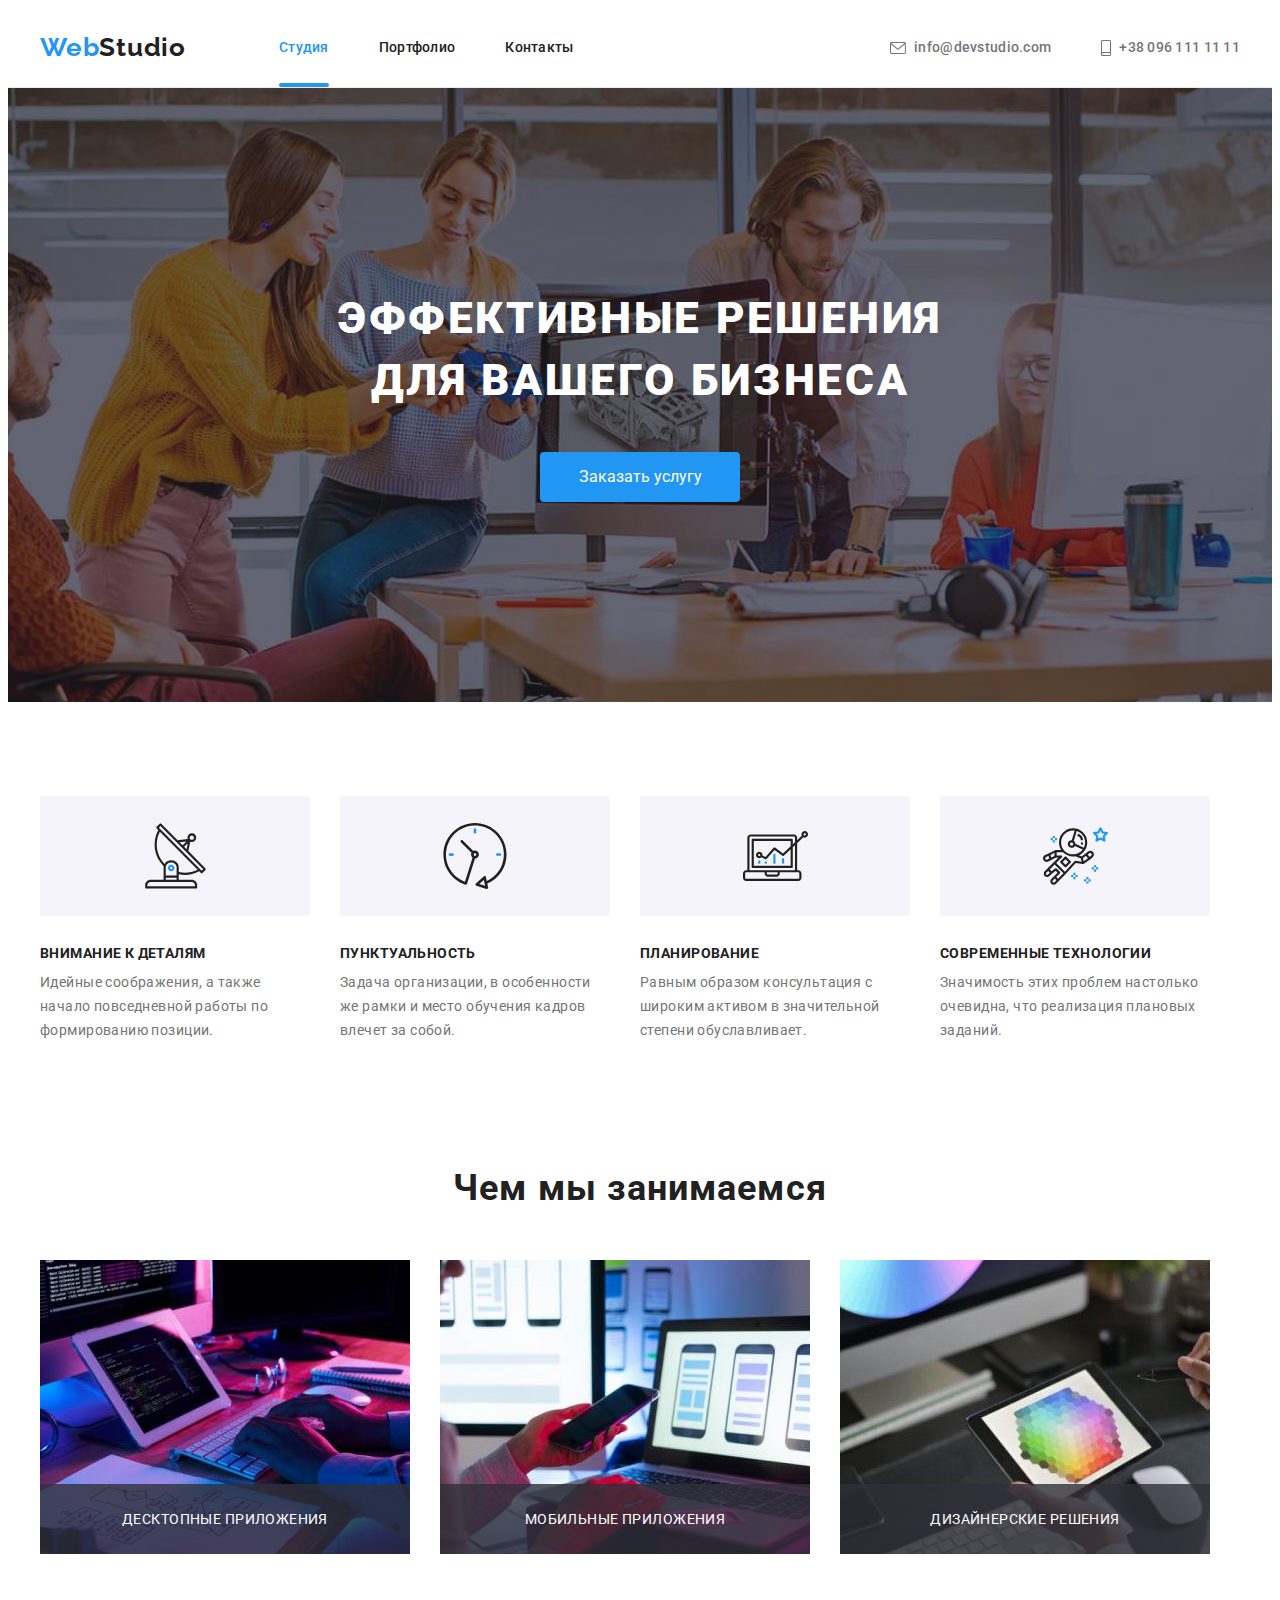
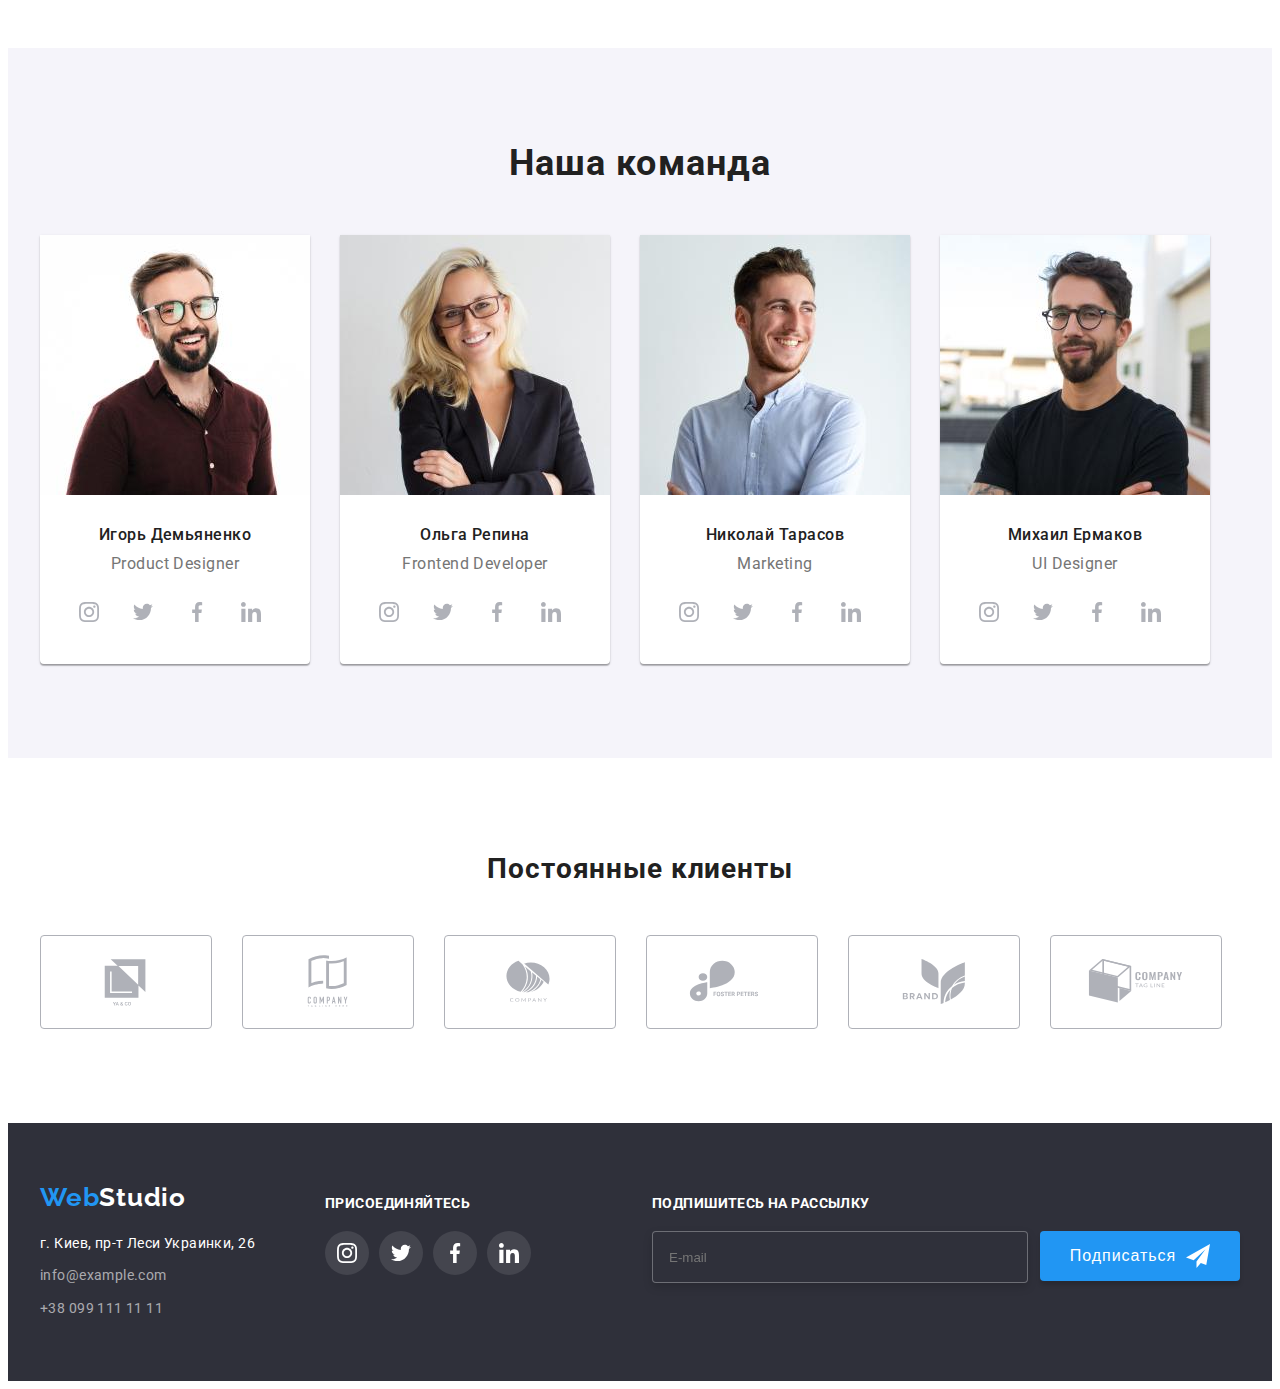
==== commit 6739912e: "update" ====
--- a/index.html
+++ b/index.html
@@ -125,15 +125,15 @@
             <div class="container">
                 <h2 class="images-section__title">Чем мы занимаемся</h2>
                 <ul class="images-section__list">
-                    <li class="images-section__items"><img src="./images/img1.jpg" alt="Пишем код" width="370">
+                    <li class="images-section__items"><img srcset="./images/img1.jpg 1x, ./images/img1-2x.jpg 2x" src="./images/img1.jpg" alt="Пишем код" width="370">
                         <div class="images-section__text-block">
                             <p class="images-section__text">Десктопные приложения</p>
                         </div></li>
-                    <li class="images-section__items"><img src="./images/img2.jpg" alt="Оптимизируем" width="370">
+                    <li class="images-section__items"><img srcset="./images/img2.jpg 1x, ./images/img2-2x.jpg 2x" src="./images/img2.jpg" alt="Оптимизируем" width="370">
                         <div class="images-section__text-block">
                             <p class="images-section__text">Мобильные приложения</p>
                         </div></li>
-                    <li class="images-section__items"><img src="./images/img3.jpg" alt="Выбираем цвет" width="370">
+                    <li class="images-section__items"><img srcset="./images/img3.jpg 1x, ./images/img3-2x.jpg 2x" src="./images/img3.jpg" alt="Выбираем цвет" width="370">
                         <div class="images-section__text-block">
                             <p class="images-section__text">Дизайнерские решения</p>
                         </div></li>
@@ -145,7 +145,7 @@
                 <h2 class="team__title">Наша команда</h2>
                 <ul class="team__list">
                     <li class="team__item">
-                        <img src="./images/master1.jpg" alt="Фото Продакт Дизайнера" width="100%">
+                        <img srcset="./images/master1.jpg 1x, ./images/master1-2x.jpg 2x" src="./images/master1.jpg" alt="Фото Продакт Дизайнера" width="100%">
                         <h3 class="team__names">Игорь Демьяненко</h3>
                         <p class="team__profession" lang="en">Product Designer</p>
                         <ul class="team__link-list">
@@ -180,7 +180,7 @@
                         </ul>
                     </li>
                     <li class="team__item">
-                        <img src="./images/master2.jpg" alt="Фото Фронт-энд Разработчика" width="100%">
+                        <img srcset="./images/master2.jpg 1x, ./images/master2-2x.jpg 2x" src="./images/master2.jpg" alt="Фото Фронт-энд Разработчика" width="100%">
                         <h3 class="team__names">Ольга Репина</h3>
                         <p class="team__profession" lang="en">Frontend Developer</p>
                         <ul class="team__link-list">
@@ -215,7 +215,7 @@
                         </ul>
                     </li>
                     <li class="team__item">
-                        <img src="./images/master3.jpg" alt="Фото Маркетолога" width="100%">
+                        <img srcset="./images/master3.jpg 1x, ./images/master3-2x.jpg 2x" src="./images/master3.jpg" alt="Фото Маркетолога" width="100%">
                         <h3 class="team__names">Николай Тарасов</h3>
                         <p class="team__profession" lang="en">Marketing</p>
                         <ul class="team__link-list">
@@ -250,7 +250,7 @@
                         </ul>
                     </li>
                     <li class="team__item">
-                        <img src="./images/master4.jpg" alt="Фото Разработчика" width="100%">
+                        <img srcset="./images/master4.jpg 1x, ./images/master4-2x.jpg 2x" src="./images/master4.jpg" alt="Фото Разработчика" width="100%">
                         <h3 class="team__names">Михаил Ермаков</h3>
                         <p class="team__profession" lang="en">UI Designer</p>
                         <ul class="team__link-list">
--- a/css/main.min.css
+++ b/css/main.min.css
@@ -1,2 +1,2 @@
-:root{--background-main: #e5e5e5;--main-text: #757575;--secondary-text: #212121;--active-text: #2196f3;--white-color: #ffffff;--secondary-background: #2f303a;--third-bg-color: #f5f4fa}body{background-color:var(--white-color);color:var(--main-text);font-family:Roboto, sans-serif}h1,h2,h3,h4,h5,h6{color:var(--secondary-text);margin:0}input{padding:0;margin:0}ul{margin:0;padding-left:0}img{display:block}a{text-decoration:none}a:focus,a:hover{color:var(--active-text)}li{list-style-type:none}button{border:none}p{font-weight:normal;font-size:14px;line-height:1.7;letter-spacing:0.03em;margin:0}.container{width:100%;margin:0 auto;padding-left:15px;padding-right:15px}@media screen and (min-width: 480px){.container{width:480px}}@media screen and (min-width: 768px){.container{width:768px}}@media screen and (min-width: 1200px){.container{width:1200px}}.btn{background-color:var(--active-text);font-family:Roboto, sans-serif;color:var(--white-color);border:none;font-size:16px;line-height:1.9;border-radius:4px;text-align:center;cursor:pointer;padding:10px 32px;width:200px}.client{padding-top:60px;padding-bottom:60px}@media screen and (min-width: 1200px){.client{padding-top:94px;padding-bottom:94px}}.client__title{font-weight:700;font-size:28px;line-height:1.2;text-align:center;letter-spacing:0.03em;margin-bottom:30px}@media screen and (min-width: 1200px){.client__title{margin-bottom:50px}}.client__list{display:flex;flex-wrap:wrap;flex-basis:calc(100% / 2 - 90)}.client__item{transition:border-color 250ms cubic-bezier(0.4, 0, 0.2, 1);cursor:pointer;display:block;width:45%;background-color:var(--white-color);border:1px solid #afb1b8;border-radius:4px}.client__item:hover,.client__item:focus{border-color:var(--active-text)}.client__list .client__item:nth-child(2n){margin-left:6%}.client__list .client__item:nth-last-child(n+3){margin-bottom:30px}@media screen and (min-width: 768px){.client__item{width:226px;margin-right:30px}.client__list .client__item:nth-child(2n){margin-left:0}.client__list .client__item:nth-child(3n){margin-right:0}.client__list .client__item:nth-last-child(n+3){margin-bottom:0px}.client__list .client__item:nth-child(n+4){margin-top:30px}}@media screen and (min-width: 1200px){.client__item{width:170px}.client__list .client__item:nth-child(n+4){margin-top:0px}.client__list .client__item:nth-child(3){margin-right:30px}}.client__logo{display:block;fill:#afb1b8;transition:fill 250ms cubic-bezier(0.4, 0, 0.2, 1);margin:16px auto}.client__item:hover .client__logo,.client__item:focus .client__logo{fill:var(--active-text)}.examples{padding-top:94px;padding-bottom:94px}.examples__btn-list{display:flex;justify-content:center;margin-bottom:50px}.examples__btn-list .examples__btn-item:not(:last-child){margin-right:8px}.examples__btn{font-family:Roboto;font-weight:500;font-size:16px;line-height:1.6;text-align:center;letter-spacing:0.03em;padding:6px 22px;border-radius:4px;transition:background-color 250ms cubic-bezier(0.4, 0, 0.2, 1),color 250ms cubic-bezier(0.4, 0, 0.2, 1),box-shadow 250ms cubic-bezier(0.4, 0, 0.2, 1)}.examples__btn:hover,.examples__btn:focus{color:var(--white-color);background-color:var(--active-text);cursor:pointer;box-shadow:0px 3px 1px rgba(0,0,0,0.1),0px 1px 2px rgba(0,0,0,0.08),0px 2px 2px rgba(0,0,0,0.12)}.examples__btn--current{color:var(--white-color);background-color:var(--active-text);box-shadow:0px 3px 1px rgba(0,0,0,0.1),0px 1px 2px rgba(0,0,0,0.08),0px 2px 2px rgba(0,0,0,0.12)}.examples__list{display:flex;flex-wrap:wrap;margin-left:-30px;margin-top:-30px}.examples__item{width:calc((100% - 90) / 3);margin-left:30px;margin-top:30px;transition:box-shadow 250ms cubic-bezier(0.4, 0, 0.2, 1)}.examples__item:focus,.examples__item:hover{box-shadow:0px 1px 1px rgba(0,0,0,0.12),0px 4px 4px rgba(0,0,0,0.06),1px 4px 6px rgba(0,0,0,0.16)}.examples__block{position:relative;overflow:hidden}.examples__block-text{background:rgba(33,150,243,0.9);width:100%;height:100%;font-size:18px;line-height:28px;letter-spacing:0.03em;color:var(--white-color);position:absolute;top:0;left:0;padding:63px 24px;transform:translateY(100%);transition:transform 250ms cubic-bezier(0.4, 0, 0.2, 1)}.examples__item:hover .examples__block-text{transform:translateY(0)}.examples__box{display:block;width:370px;padding:20px 24px;border:1px solid #eeeeee}.examples__title{font-weight:700;font-size:18px;line-height:2;letter-spacing:0.06em;display:block;width:322px}.examples__text{color:var(--main-text);font-size:16px;line-height:1.9;letter-spacing:0.03em;display:block;width:322px}.feature{padding-top:60px;padding-bottom:60px}@media screen and (min-width: 1200px){.feature{padding-top:94px;padding-bottom:94px}}@media screen and (min-width: 768px){.feature__list{display:flex;flex-basis:calc(100% / 2 - 90);flex-wrap:wrap}.feature__list .feature__item:nth-child(2n){margin-left:30px}}@media screen and (min-width: 1200px){.feature__list .feature__item:nth-child(2n){margin-left:0px}.feature__list .feature__item:not(:last-child){margin-right:30px}}.feature__icon{width:100%;height:120px;margin-bottom:30px;background:#f5f4fa;border-radius:4px;display:flex;justify-content:center;align-items:center}@media screen and (min-width: 768px){.feature__icon{width:354px}}@media screen and (min-width: 1200px){.feature__icon{width:270px}}.feature__title{font-weight:700;font-size:14px;line-height:1.1;letter-spacing:0.03em;text-transform:uppercase;display:flex;align-items:center;justify-content:center;margin-bottom:10px}@media screen and (min-width: 768px){.feature__title{width:354px;justify-content:left}}@media screen and (min-width: 1200px){.feature__title{width:270px}}.feature__text{margin-bottom:30px}@media screen and (min-width: 768px){.feature__text{width:354px}}@media screen and (min-width: 1200px){.feature__text{width:270px}}.footer{background-color:var(--secondary-background);padding-top:60px;padding-bottom:60px}@media screen and (min-width: 1200px){.footer__container{display:flex;justify-content:space-between}}@media screen and (min-width: 768px){.footer__side{display:flex;justify-content:space-around}}@media screen and (min-width: 1200px){.footer__side{justify-content:space-between}}.footer__address{display:block}@media screen and (min-width: 1200px){.footer__address{margin-right:70px}}.footer__address-item{display:block;display:flex;justify-content:center}.footer__address .footer__address-item:not(:last-child){margin-bottom:9px}@media screen and (min-width: 1200px){.footer__address-item{justify-content:flex-start}}.footer__nav-address{color:var(--white-color);transition:color 250ms cubic-bezier(0.4, 0, 0.2, 1)}.footer__nav-telm{color:rgba(255,255,255,0.6);transition:color 250ms cubic-bezier(0.4, 0, 0.2, 1)}.footer__logo{width:100%;font-style:normal;cursor:default;display:inline-block;display:flex;justify-content:center;margin-bottom:20px}@media screen and (min-width: 1200px){.footer__logo{justify-content:flex-start}}.footer__logo--accent{color:var(--white-color)}.footer__address-list{font-style:normal;font-size:14px;line-height:1.7;letter-spacing:0.03em}.footer__invite-title{font-style:normal;font-size:14px;line-height:16px;letter-spacing:0.03em;text-transform:uppercase;color:var(--white-color);margin-bottom:20px;margin-top:60px;cursor:default;display:flex;justify-content:center}@media screen and (min-width: 768px){.footer__invite-title{margin-top:0}}@media screen and (min-width: 1200px){.footer__invite-title{justify-content:flex-start;margin-top:12px}}.footer__invite-list{display:flex;justify-content:center}.footer__invite-list li:not(:last-child){margin-right:10px}.footer__invite-item{display:flex;width:44px;height:44px;border-radius:50%;align-items:center;justify-content:center;background:rgba(255,255,255,0.1);transition:background 250ms cubic-bezier(0.4, 0, 0.2, 1)}.footer__invite-item:hover,.footer__invite-item:focus{background:var(--active-text)}.footer__invite-icon{fill:var(--white-color);transition:fill 250ms cubic-bezier(0.4, 0, 0.2, 1)}.footer__invite-item:hover .footer__invite-icon,.footer__invite-item:focus .footer__invite-icon{fill:var(--white-color)}.footer__subscribe-title{font-size:14px;line-height:16px;letter-spacing:0.03em;text-transform:uppercase;margin-bottom:20px;margin-top:60px;display:flex;justify-content:center;color:var(--white-color)}@media screen and (min-width: 1200px){.footer__subscribe-title{margin-top:12px;justify-content:flex-start}}.footer__subscribe-form{position:relative}@media screen and (min-width: 1200px){.footer__subscribe-form{display:flex}}.footer__subscribe-input{width:100%;max-width:450px;display:block;margin:0 auto;height:50px;border:1px solid rgba(255,255,255,0.3);filter:drop-shadow(0px 4px 4px rgba(0,0,0,0.15));border-radius:4px;padding-left:16px;background-color:var(--secondary-background);outline:none;color:var(--white-color);margin-bottom:20px}.footer__subscribe-input:focus{border-color:var(--secondary-background)}@media screen and (min-width: 1200px){.footer__subscribe-input{width:358px;margin-right:12px}}.footer__subscribe-btn{width:200px;height:50px;background:var(--active-text);box-shadow:0px 4px 4px rgba(0,0,0,0.15);border-radius:4px;display:flex;justify-content:center;align-items:center;font-size:16px;line-height:30px;letter-spacing:0.06em;color:var(--white-color);margin:0 auto}.footer__subscribe-icon{margin-left:10px}.header{background-color:var(--white-color);border-bottom:1px solid #ececec}.header__container{display:flex;align-items:center;justify-content:space-between}.header__logo{display:flex}@media screen and (max-width: 767px){.header__logo{padding-top:16px;padding-bottom:16px;padding-left:15px}}@media screen and (min-width: 1200px){.header__logo{margin-right:93px}}.header__logo--accent{color:var(--secondary-text)}.mob-menu__btn-open{width:40px;height:40px;background-color:var(--white-color);display:flex;align-items:center;justify-content:center;position:absolute;right:15px;top:10px}.mob-menu__btn-open:hover,.mob-menu__btn-open:focus{fill:var(--active-text)}@media screen and (min-width: 767px){.mob-menu__btn-open{display:none}}.header__nav-list{display:flex}@media screen and (max-width: 767px){.header__nav-list{display:none}}.header__nav-items{color:var(--secondary-text);font-weight:500;font-size:14px;line-height:1.1;letter-spacing:0.02em;padding-top:32px;padding-bottom:32px;transition:color 250ms cubic-bezier(0.4, 0, 0.2, 1)}.header__nav-list .header__nav-items:not(:last-child){margin-right:50px}.header__nav-items:hover,.header__nav-items:focus{color:var(--active-text)}.header__nav-items--current{color:var(--active-text);position:relative}.header__nav-items--current::after{content:"";width:100%;height:4px;position:absolute;border-radius:2px;background-color:var(--active-text);bottom:0;left:0}.header__contacts-item{color:var(--main-text);font-weight:500;font-size:12px;line-height:1.1;letter-spacing:0.02em;display:flex;align-items:center;transition:color 250ms cubic-bezier(0.4, 0, 0.2, 1)}@media screen and (min-width: 1200px){.header__contacts-list .header__contacts-item:not(:last-child){margin-right:50px}}@media screen and (max-width: 767px){.header__contacts-item{display:none}}.header__contacts-list .header__contacts-item:not(:last-child){margin-bottom:10px}@media screen and (min-width: 1200px){.header__contacts-item{font-size:14px}.header__contacts-list .header__contacts-item:not(:last-child){margin-bottom:0px}}@media screen and (min-width: 1200px){.header__contacts-list{display:flex;margin-left:auto}}.header__contacts-item--icon{fill:var(--main-text);margin-right:8px;transition:fill 250ms cubic-bezier(0.4, 0, 0.2, 1)}.header__contacts-item--icon-hover:focus .header__contacts-item--icon,.header__contacts-item--icon-hover:hover .header__contacts-item--icon{fill:var(--active-text)}.hero{background:rgba(89,96,173,0.4);padding-top:118px;padding-bottom:118px;background-image:linear-gradient(to right, rgba(47,48,58,0.4), rgba(47,48,58,0.4)),url(../images/hero-bg.jpg);background-repeat:no-repeat;background-position:center;background-size:cover;max-width:1600px;margin:0 auto}@media screen and (min-width: 1200px){.hero{padding-top:200px;padding-bottom:200px}}.hero__title{color:var(--white-color);font-weight:900;font-size:26px;line-height:1.4;text-align:center;letter-spacing:0.06em;text-transform:uppercase;margin:0 auto;margin-bottom:30px}@media screen and (min-width: 1200px){.hero__title{font-size:44px;margin-bottom:40px}}.hero__btn{display:block;margin:0 auto}.images-section{margin-bottom:94px}@media screen and (max-width: 1199px){.images-section{display:none}}.images-section__title{font-weight:700;font-size:36px;line-height:1.2;text-align:center;letter-spacing:0.03em;margin-bottom:50px}.images-section__list{display:flex}.images-section__items{width:370px;margin-right:30px;position:relative}.images-section__text-block{display:flex;justify-content:center;align-items:center;width:370px;height:70px;background:rgba(47,48,58,0.8);position:absolute;bottom:0;left:0}.images-section__text{font-size:14px;line-height:16px;text-align:center;letter-spacing:0.03em;text-transform:uppercase;color:var(--white-color)}.logo{color:var(--active-text);font-family:Raleway;font-weight:700;font-size:26px;line-height:1.1;letter-spacing:0.03em}.backdrop{width:100vw;height:100vh;background-color:rgba(0,0,0,0.2);position:fixed;top:0;left:0;display:flex;justify-content:center;align-items:center}.is-hidden{opacity:0;visibility:hidden;pointer-events:none}.modal{width:94%;max-width:450px;height:581px;background-color:var(--white-color);box-shadow:0px 1px 3px rgba(0,0,0,0.12),0px 1px 1px rgba(0,0,0,0.14),0px 2px 1px rgba(0,0,0,0.2);border-radius:4px;padding:40px;position:relative}@media screen and (min-width: 1200px){.modal{max-width:528px}}.modal__close-btn{width:30px;height:30px;background-color:var(--white-color);border:1px solid rgba(0,0,0,0.1);border-radius:50%;display:flex;justify-content:center;align-items:center;cursor:pointer;position:absolute;right:8px;top:8px;transition:fill 250ms cubic-bezier(0.4, 0, 0.2, 1)}.modal__close-btn:hover,.modal__close-btn:focus{fill:var(--active-text)}.modal__title{font-size:20px;line-height:23px;text-align:center;letter-spacing:0.03em;margin-bottom:12px;color:var(--secondary-text)}.modal__label{font-size:12px;line-height:14px;letter-spacing:0.01em;display:block;height:58px;position:relative;margin-bottom:10px;color:var(--main-text)}.modal__input{width:100%;height:40px;border:1px solid rgba(33,33,33,0.2);border-radius:4px;outline:none;margin-top:4px;padding-left:42px;transition:border-color 250ms cubic-bezier(0.4, 0, 0.2, 1)}.modal__input:hover{cursor:pointer}.modal__input:focus{border:1px solid #2196f3;border-radius:4px}.modal__input-icon{position:absolute;bottom:11px;left:12px;transition:fill 250ms cubic-bezier(0.4, 0, 0.2, 1)}.modal__input:focus+.modal__input-icon{fill:var(--active-text)}.modal__label-text{font-size:12px;line-height:14px;letter-spacing:0.01em;display:block;margin-bottom:20px;color:var(--main-text)}.modal__textarea{width:100%;height:120px;resize:none;border:1px solid rgba(33,33,33,0.2);border-radius:4px;margin-top:4px;padding:12px;outline:none}.modal__textarea:focus{border:1px solid #2196f3;border-radius:4px}.modal__property{display:flex;align-items:center;justify-content:right;font-size:12px;line-height:14px;letter-spacing:0.03em;color:var(--main-text);position:relative;margin-bottom:30px;user-select:none}@media screen and (min-width: 1200px){.modal__property{margin-right:11px;font-size:14px;line-height:calc(24 / 14)}}.modal__property-link{color:var(--active-text);text-decoration:underline;display:block;margin-left:5px}.modal__input-checkbox{-webkit-appearance:none}.modal__checkbox{width:15px;height:15px;border:2px solid black;position:absolute;top:50%;left:0;transform:translateY(-50%);display:flex;justify-content:center;align-items:center}.modal__input-checkbox:checked+.modal__checkbox{background-color:var(--active-text);border:none}@media screen and (min-width: 1200px){.modal__checkbox{left:14px}}.modal__checkbox-icon{display:block;justify-content:center;align-items:center}.modal__btn{width:200px;height:50px;display:flex;justify-content:center;align-items:center;margin:0 auto;background-color:var(--active-text);box-shadow:0px 4px 4px rgba(0,0,0,0.15);border-radius:4px;font-size:16px;line-height:30px;letter-spacing:0.06em;color:var(--white-color);cursor:pointer}.team{background-color:var(--third-bg-color);padding-top:60px;padding-bottom:60px}@media screen and (min-width: 1200px){.team{padding-bottom:94px;padding-top:94px}}.team__title{font-weight:700;font-size:36px;line-height:1.2;text-align:center;letter-spacing:0.03em;margin-bottom:30px}@media screen and (min-width: 1200px){.team__title{margin-bottom:50px}}@media screen and (min-width: 768px){.team__list{display:flex;flex-basis:calc(100% / 2 - 90);flex-wrap:wrap}}.team__item{display:block;box-shadow:0px 1px 3px rgba(0,0,0,0.12),0px 1px 1px rgba(0,0,0,0.14),0px 2px 1px rgba(0,0,0,0.2);border-radius:0px 0px 4px 4px;padding-bottom:30px;background-color:var(--white-color)}.team__list .team__item:not(:last-child){margin-bottom:30px}.team__item>img{margin-bottom:30px}@media screen and (min-width: 768px){.team__item{width:354px}.team__list .team__item:not(:last-child){margin-bottom:0px}.team__list .team__item:nth-child(2n){margin-left:30px}.team__list .team__item:nth-child(-n+2){margin-bottom:30px}}@media screen and (min-width: 1200px){.team__item{width:270px}.team__list .team__item:not(:last-child){margin-bottom:0px}.team__list .team__item:nth-child(2n){margin-left:0px}.team__list .team__item:nth-child(-n+2){margin-bottom:0px}.team__list .team__item:not(:last-child){margin-right:30px}}.team__names{font-weight:500;font-size:16px;line-height:1.2;text-align:center;letter-spacing:0.03em;display:block;margin-bottom:10px}.team__profession{font-size:16px;line-height:1.2;text-align:center;letter-spacing:0.03em;display:block;margin-bottom:16px}.team__link-list{display:flex;align-items:center;justify-content:center}.team__link-item{display:flex;width:44px;height:44px;border-radius:50%;align-items:center;justify-content:center;margin-right:10px;transition:background 250ms cubic-bezier(0.4, 0, 0.2, 1)}.team__link-item:hover,.team__link-item:focus{background:var(--active-text)}.team__link-icon{fill:#afb1b8;transition:fill 250ms cubic-bezier(0.4, 0, 0.2, 1)}.team__link-item:hover .team__link-icon,.team__link-item:focus .team__link-icon{fill:var(--white-color)}.mob-menu{width:100vw;height:100vh;position:fixed;top:0;left:0;background-color:var(--white-color);padding:10px 15px 48px 40px}@media screen and (min-width: 767px){.mob-menu{display:none}}.mob-menu__btn-close{background-color:var(--white-color);width:40px;height:40px;position:absolute;top:10px;right:15px}.mob-menu__btn-close:hover,.mob-menu__btn-close:focus{fill:var(--active-text)}.mob-menu__content{display:flex;flex-direction:column;justify-content:space-between;height:100%}.mob-menu__list{padding-top:38px}.mob-menu__item{font-weight:500;font-size:40px;line-height:calc(47 / 40);letter-spacing:0.02em;color:var(--secondary-text)}.mob-menu__list .mob-menu__item:not(:last-child){margin-bottom:32px}.mob-menu__contacts{padding-right:68px}.mob-menu__contacts-item--tel{font-weight:500;font-size:34px;line-height:calc(40 / 34);letter-spacing:0.02em;color:var(--active-text);margin-bottom:32px}.mob-menu__contacts-item--mail{font-weight:500;font-size:24px;line-height:28px;letter-spacing:0.02em;color:var(--main-text);margin-bottom:64px}.mob-menu__social-list{display:flex;justify-content:space-between}.mob-menu__social-item{font-weight:500;font-size:18px;line-height:calc(22 / 18);letter-spacing:0.02em;color:var(--active-text)}.mob-menu__social-item--decoration{border:1px solid rgba(33,33,33,0.2);transform:rotate(90deg);margin-left:10px;margin-right:10px;weight:22px}
+:root{--background-main: #e5e5e5;--main-text: #757575;--secondary-text: #212121;--active-text: #2196f3;--white-color: #ffffff;--secondary-background: #2f303a;--third-bg-color: #f5f4fa}body{background-color:var(--white-color);color:var(--main-text);font-family:Roboto, sans-serif}h1,h2,h3,h4,h5,h6{color:var(--secondary-text);margin:0}input{padding:0;margin:0}ul{margin:0;padding-left:0}img{display:block}a{text-decoration:none}a:focus,a:hover{color:var(--active-text)}li{list-style-type:none}button{border:none}p{font-weight:normal;font-size:14px;line-height:1.7;letter-spacing:0.03em;margin:0}.container{width:100%;margin:0 auto;padding-left:15px;padding-right:15px}@media screen and (min-width: 480px){.container{width:480px}}@media screen and (min-width: 768px){.container{width:768px}}@media screen and (min-width: 1200px){.container{width:1200px}}.btn{background-color:var(--active-text);font-family:Roboto, sans-serif;color:var(--white-color);border:none;font-size:16px;line-height:1.9;border-radius:4px;text-align:center;cursor:pointer;padding:10px 32px;width:200px}.client{padding-top:60px;padding-bottom:60px}@media screen and (min-width: 1200px){.client{padding-top:94px;padding-bottom:94px}}.client__title{font-weight:700;font-size:28px;line-height:1.2;text-align:center;letter-spacing:0.03em;margin-bottom:30px}@media screen and (min-width: 1200px){.client__title{margin-bottom:50px}}.client__list{display:flex;flex-wrap:wrap;flex-basis:calc(100% / 2 - 90)}.client__item{transition:border-color 250ms cubic-bezier(0.4, 0, 0.2, 1);cursor:pointer;display:block;width:45%;background-color:var(--white-color);border:1px solid #afb1b8;border-radius:4px}.client__item:hover,.client__item:focus{border-color:var(--active-text)}.client__list .client__item:nth-child(2n){margin-left:6%}.client__list .client__item:nth-last-child(n+3){margin-bottom:30px}@media screen and (min-width: 768px){.client__item{width:226px;margin-right:30px}.client__list .client__item:nth-child(2n){margin-left:0}.client__list .client__item:nth-child(3n){margin-right:0}.client__list .client__item:nth-last-child(n+3){margin-bottom:0px}.client__list .client__item:nth-child(n+4){margin-top:30px}}@media screen and (min-width: 1200px){.client__item{width:170px}.client__list .client__item:nth-child(n+4){margin-top:0px}.client__list .client__item:nth-child(3){margin-right:30px}}.client__logo{display:block;fill:#afb1b8;transition:fill 250ms cubic-bezier(0.4, 0, 0.2, 1);margin:16px auto}.client__item:hover .client__logo,.client__item:focus .client__logo{fill:var(--active-text)}.examples{padding-top:60px;padding-bottom:60px}@media screen and (min-width: 1200px){.examples{padding-bottom:94px;padding-top:94px}}.examples__btn-list{display:flex;justify-content:flex-start;flex-wrap:wrap}.examples__btn-list .examples__btn-item:not(:last-child){margin-right:8px}.examples__btn-list .examples__btn-item:last-child{margin-bottom:40px}@media screen and (min-width: 768px){.examples__btn-list{justify-content:center}}.examples__btn{font-family:Roboto;font-weight:500;font-size:16px;line-height:1.6;text-align:center;letter-spacing:0.03em;margin-bottom:15px;padding:6px 22px;border-radius:4px;transition:background-color 250ms cubic-bezier(0.4, 0, 0.2, 1),color 250ms cubic-bezier(0.4, 0, 0.2, 1),box-shadow 250ms cubic-bezier(0.4, 0, 0.2, 1)}.examples__btn:hover,.examples__btn:focus{color:var(--white-color);background-color:var(--active-text);cursor:pointer;box-shadow:0px 3px 1px rgba(0,0,0,0.1),0px 1px 2px rgba(0,0,0,0.08),0px 2px 2px rgba(0,0,0,0.12)}.examples__btn--current{color:var(--white-color);background-color:var(--active-text);box-shadow:0px 3px 1px rgba(0,0,0,0.1),0px 1px 2px rgba(0,0,0,0.08),0px 2px 2px rgba(0,0,0,0.12)}.examples__list{display:flex;flex-wrap:wrap;margin-left:-30px;margin-top:-30px}.examples__item{width:100%;margin-left:30px;margin-top:30px;transition:box-shadow 250ms cubic-bezier(0.4, 0, 0.2, 1)}.examples__item:focus,.examples__item:hover{box-shadow:0px 1px 1px rgba(0,0,0,0.12),0px 4px 4px rgba(0,0,0,0.06),1px 4px 6px rgba(0,0,0,0.16)}@media screen and (min-width: 768px){.examples__item{max-width:354px}}.examples__block{position:relative;overflow:hidden}.examples__block-text{background:rgba(33,150,243,0.9);width:100%;height:100%;font-size:18px;line-height:28px;letter-spacing:0.03em;color:var(--white-color);position:absolute;top:0;left:0;padding:63px 24px;transform:translateY(100%);transition:transform 250ms cubic-bezier(0.4, 0, 0.2, 1)}.examples__item:hover .examples__block-text{transform:translateY(0)}.examples__box{display:block;width:100%;padding:20px 24px;border:1px solid #eeeeee}.examples__title{font-weight:700;font-size:18px;line-height:2;letter-spacing:0.06em;display:block;width:322px}.examples__text{color:var(--main-text);font-size:16px;line-height:1.9;letter-spacing:0.03em;display:block;width:322px}.feature{padding-top:60px;padding-bottom:60px}@media screen and (min-width: 1200px){.feature{padding-top:94px;padding-bottom:94px}}@media screen and (min-width: 768px){.feature__list{display:flex;flex-basis:calc(100% / 2 - 90);flex-wrap:wrap}.feature__list .feature__item:nth-child(2n){margin-left:30px}}@media screen and (min-width: 1200px){.feature__list .feature__item:nth-child(2n){margin-left:0px}.feature__list .feature__item:not(:last-child){margin-right:30px}}.feature__icon{width:100%;height:120px;margin-bottom:30px;background:#f5f4fa;border-radius:4px;display:flex;justify-content:center;align-items:center}@media screen and (min-width: 768px){.feature__icon{width:354px}}@media screen and (min-width: 1200px){.feature__icon{width:270px}}.feature__title{font-weight:700;font-size:14px;line-height:1.1;letter-spacing:0.03em;text-transform:uppercase;display:flex;align-items:center;justify-content:center;margin-bottom:10px}@media screen and (min-width: 768px){.feature__title{width:354px;justify-content:left}}@media screen and (min-width: 1200px){.feature__title{width:270px}}.feature__text{margin-bottom:30px}@media screen and (min-width: 768px){.feature__text{width:354px}}@media screen and (min-width: 1200px){.feature__text{width:270px}}.footer{background-color:var(--secondary-background);padding-top:60px;padding-bottom:60px}@media screen and (min-width: 1200px){.footer__container{display:flex;justify-content:space-between}}@media screen and (min-width: 768px){.footer__side{display:flex;justify-content:space-around}}@media screen and (min-width: 1200px){.footer__side{justify-content:space-between}}.footer__address{display:block}@media screen and (min-width: 1200px){.footer__address{margin-right:70px}}.footer__address-item{display:block;display:flex;justify-content:center}.footer__address .footer__address-item:not(:last-child){margin-bottom:9px}@media screen and (min-width: 1200px){.footer__address-item{justify-content:flex-start}}.footer__nav-address{color:var(--white-color);transition:color 250ms cubic-bezier(0.4, 0, 0.2, 1)}.footer__nav-telm{color:rgba(255,255,255,0.6);transition:color 250ms cubic-bezier(0.4, 0, 0.2, 1)}.footer__logo{width:100%;font-style:normal;cursor:default;display:inline-block;display:flex;justify-content:center;margin-bottom:20px}@media screen and (min-width: 1200px){.footer__logo{justify-content:flex-start}}.footer__logo--accent{color:var(--white-color)}.footer__address-list{font-style:normal;font-size:14px;line-height:1.7;letter-spacing:0.03em}.footer__invite-title{font-style:normal;font-size:14px;line-height:16px;letter-spacing:0.03em;text-transform:uppercase;color:var(--white-color);margin-bottom:20px;margin-top:60px;cursor:default;display:flex;justify-content:center}@media screen and (min-width: 768px){.footer__invite-title{margin-top:0}}@media screen and (min-width: 1200px){.footer__invite-title{justify-content:flex-start;margin-top:12px}}.footer__invite-list{display:flex;justify-content:center}.footer__invite-list li:not(:last-child){margin-right:10px}.footer__invite-item{display:flex;width:44px;height:44px;border-radius:50%;align-items:center;justify-content:center;background:rgba(255,255,255,0.1);transition:background 250ms cubic-bezier(0.4, 0, 0.2, 1)}.footer__invite-item:hover,.footer__invite-item:focus{background:var(--active-text)}.footer__invite-icon{fill:var(--white-color);transition:fill 250ms cubic-bezier(0.4, 0, 0.2, 1)}.footer__invite-item:hover .footer__invite-icon,.footer__invite-item:focus .footer__invite-icon{fill:var(--white-color)}.footer__subscribe-title{font-size:14px;line-height:16px;letter-spacing:0.03em;text-transform:uppercase;margin-bottom:20px;margin-top:60px;display:flex;justify-content:center;color:var(--white-color)}@media screen and (min-width: 1200px){.footer__subscribe-title{margin-top:12px;justify-content:flex-start}}.footer__subscribe-form{position:relative}@media screen and (min-width: 1200px){.footer__subscribe-form{display:flex}}.footer__subscribe-input{width:100%;max-width:450px;display:block;margin:0 auto;height:50px;border:1px solid rgba(255,255,255,0.3);filter:drop-shadow(0px 4px 4px rgba(0,0,0,0.15));border-radius:4px;padding-left:16px;background-color:var(--secondary-background);outline:none;color:var(--white-color);margin-bottom:20px}.footer__subscribe-input:focus{border-color:var(--secondary-background)}@media screen and (min-width: 1200px){.footer__subscribe-input{width:358px;margin-right:12px}}.footer__subscribe-btn{width:200px;height:50px;background:var(--active-text);box-shadow:0px 4px 4px rgba(0,0,0,0.15);border-radius:4px;display:flex;justify-content:center;align-items:center;font-size:16px;line-height:30px;letter-spacing:0.06em;color:var(--white-color);margin:0 auto}.footer__subscribe-icon{margin-left:10px}.header{background-color:var(--white-color);border-bottom:1px solid #ececec}.header__container{display:flex;align-items:center;justify-content:space-between}.header__logo{display:flex}@media screen and (max-width: 767px){.header__logo{padding-top:16px;padding-bottom:16px;padding-left:15px}}@media screen and (min-width: 1200px){.header__logo{margin-right:93px}}.header__logo--accent{color:var(--secondary-text)}.mob-menu__btn-open{width:40px;height:40px;background-color:var(--white-color);display:flex;align-items:center;justify-content:center;position:absolute;right:15px;top:10px}.mob-menu__btn-open:hover,.mob-menu__btn-open:focus{fill:var(--active-text)}@media screen and (min-width: 767px){.mob-menu__btn-open{display:none}}.header__nav-list{display:flex}@media screen and (max-width: 767px){.header__nav-list{display:none}}.header__nav-items{color:var(--secondary-text);font-weight:500;font-size:14px;line-height:1.1;letter-spacing:0.02em;padding-top:32px;padding-bottom:32px;transition:color 250ms cubic-bezier(0.4, 0, 0.2, 1)}.header__nav-list .header__nav-items:not(:last-child){margin-right:50px}.header__nav-items:hover,.header__nav-items:focus{color:var(--active-text)}.header__nav-items--current{color:var(--active-text);position:relative}.header__nav-items--current::after{content:"";width:100%;height:4px;position:absolute;border-radius:2px;background-color:var(--active-text);bottom:0;left:0}.header__contacts-item{color:var(--main-text);font-weight:500;font-size:12px;line-height:1.1;letter-spacing:0.02em;display:flex;align-items:center;transition:color 250ms cubic-bezier(0.4, 0, 0.2, 1)}@media screen and (min-width: 1200px){.header__contacts-list .header__contacts-item:not(:last-child){margin-right:50px}}@media screen and (max-width: 767px){.header__contacts-item{display:none}}.header__contacts-list .header__contacts-item:not(:last-child){margin-bottom:10px}@media screen and (min-width: 1200px){.header__contacts-item{font-size:14px}.header__contacts-list .header__contacts-item:not(:last-child){margin-bottom:0px}}@media screen and (min-width: 1200px){.header__contacts-list{display:flex;margin-left:auto}}.header__contacts-item--icon{fill:var(--main-text);margin-right:8px;transition:fill 250ms cubic-bezier(0.4, 0, 0.2, 1)}.header__contacts-item--icon-hover:focus .header__contacts-item--icon,.header__contacts-item--icon-hover:hover .header__contacts-item--icon{fill:var(--active-text)}.hero{background:rgba(89,96,173,0.4);padding-top:118px;padding-bottom:118px;background-image:linear-gradient(to right, rgba(47,48,58,0.4), rgba(47,48,58,0.4)),url(../images/hero-mob.jpg);background-repeat:no-repeat;background-position:center;background-size:cover;max-width:1600px;margin:0 auto}@media (min-device-pixel-ratio: 2), (min-resolution: 192dpi), (min-resolution: 2dppx){.hero{background-image:linear-gradient(to right, rgba(47,48,58,0.4), rgba(47,48,58,0.4)),url(../images/hero-mob-2x.jpg)}}@media screen and (min-width: 768px){.hero{background-image:linear-gradient(to right, rgba(47,48,58,0.4), rgba(47,48,58,0.4)),url(../images/hero-tab.jpg)}}@media screen and (min-width: 768px) and (min-device-pixel-ratio: 2), screen and (min-width: 768px) and (min-resolution: 192dpi), screen and (min-width: 768px) and (min-resolution: 2dppx){.hero{background-image:linear-gradient(to right, rgba(47,48,58,0.4), rgba(47,48,58,0.4)),url(../images/hero-tab-2x.jpg)}}@media screen and (min-width: 1200px){.hero{background-image:linear-gradient(to right, rgba(47,48,58,0.4), rgba(47,48,58,0.4)),url(../images/hero-bg.jpg)}}@media screen and (min-width: 1200px) and (min-device-pixel-ratio: 2), screen and (min-width: 1200px) and (min-resolution: 192dpi), screen and (min-width: 1200px) and (min-resolution: 2dppx){.hero{background-image:linear-gradient(to right, rgba(47,48,58,0.4), rgba(47,48,58,0.4)),url(../images/hero-2x.jpg)}}@media screen and (min-width: 1200px){.hero{padding-top:200px;padding-bottom:200px}}.hero__title{color:var(--white-color);font-weight:900;font-size:26px;line-height:1.4;text-align:center;letter-spacing:0.06em;text-transform:uppercase;margin:0 auto;margin-bottom:30px}@media screen and (min-width: 1200px){.hero__title{font-size:44px;margin-bottom:40px}}.hero__btn{display:block;margin:0 auto}.images-section{margin-bottom:94px}@media screen and (max-width: 1199px){.images-section{display:none}}.images-section__title{font-weight:700;font-size:36px;line-height:1.2;text-align:center;letter-spacing:0.03em;margin-bottom:50px}.images-section__list{display:flex}.images-section__items{width:370px;margin-right:30px;position:relative}.images-section__text-block{display:flex;justify-content:center;align-items:center;width:370px;height:70px;background:rgba(47,48,58,0.8);position:absolute;bottom:0;left:0}.images-section__text{font-size:14px;line-height:16px;text-align:center;letter-spacing:0.03em;text-transform:uppercase;color:var(--white-color)}.logo{color:var(--active-text);font-family:Raleway;font-weight:700;font-size:26px;line-height:1.1;letter-spacing:0.03em}.backdrop{width:100vw;height:100vh;background-color:rgba(0,0,0,0.2);position:fixed;top:0;left:0;display:flex;justify-content:center;align-items:center}.is-hidden{opacity:0;visibility:hidden;pointer-events:none}.modal{width:94%;max-width:450px;height:581px;background-color:var(--white-color);box-shadow:0px 1px 3px rgba(0,0,0,0.12),0px 1px 1px rgba(0,0,0,0.14),0px 2px 1px rgba(0,0,0,0.2);border-radius:4px;padding:40px;position:relative}@media screen and (min-width: 1200px){.modal{max-width:528px}}.modal__close-btn{width:30px;height:30px;background-color:var(--white-color);border:1px solid rgba(0,0,0,0.1);border-radius:50%;display:flex;justify-content:center;align-items:center;cursor:pointer;position:absolute;right:8px;top:8px;transition:fill 250ms cubic-bezier(0.4, 0, 0.2, 1)}.modal__close-btn:hover,.modal__close-btn:focus{fill:var(--active-text)}.modal__title{font-size:20px;line-height:23px;text-align:center;letter-spacing:0.03em;margin-bottom:12px;color:var(--secondary-text)}.modal__label{font-size:12px;line-height:14px;letter-spacing:0.01em;display:block;height:58px;position:relative;margin-bottom:10px;color:var(--main-text)}.modal__input{width:100%;height:40px;border:1px solid rgba(33,33,33,0.2);border-radius:4px;outline:none;margin-top:4px;padding-left:42px;transition:border-color 250ms cubic-bezier(0.4, 0, 0.2, 1)}.modal__input:hover{cursor:pointer}.modal__input:focus{border:1px solid #2196f3;border-radius:4px}.modal__input-icon{position:absolute;bottom:11px;left:12px;transition:fill 250ms cubic-bezier(0.4, 0, 0.2, 1)}.modal__input:focus+.modal__input-icon{fill:var(--active-text)}.modal__label-text{font-size:12px;line-height:14px;letter-spacing:0.01em;display:block;margin-bottom:20px;color:var(--main-text)}.modal__textarea{width:100%;height:120px;resize:none;border:1px solid rgba(33,33,33,0.2);border-radius:4px;margin-top:4px;padding:12px;outline:none}.modal__textarea:focus{border:1px solid #2196f3;border-radius:4px}.modal__property{display:flex;align-items:center;justify-content:right;font-size:12px;line-height:14px;letter-spacing:0.03em;color:var(--main-text);position:relative;margin-bottom:30px;user-select:none}@media screen and (min-width: 1200px){.modal__property{margin-right:11px;font-size:14px;line-height:calc(24 / 14)}}.modal__property-link{color:var(--active-text);text-decoration:underline;display:block;margin-left:5px}.modal__input-checkbox{-webkit-appearance:none}.modal__checkbox{width:15px;height:15px;border:2px solid black;position:absolute;top:50%;left:0;transform:translateY(-50%);display:flex;justify-content:center;align-items:center}.modal__input-checkbox:checked+.modal__checkbox{background-color:var(--active-text);border:none}@media screen and (min-width: 1200px){.modal__checkbox{left:14px}}.modal__checkbox-icon{display:block;justify-content:center;align-items:center}.modal__btn{width:200px;height:50px;display:flex;justify-content:center;align-items:center;margin:0 auto;background-color:var(--active-text);box-shadow:0px 4px 4px rgba(0,0,0,0.15);border-radius:4px;font-size:16px;line-height:30px;letter-spacing:0.06em;color:var(--white-color);cursor:pointer}.team{background-color:var(--third-bg-color);padding-top:60px;padding-bottom:60px}@media screen and (min-width: 1200px){.team{padding-bottom:94px;padding-top:94px}}.team__title{font-weight:700;font-size:36px;line-height:1.2;text-align:center;letter-spacing:0.03em;margin-bottom:30px}@media screen and (min-width: 1200px){.team__title{margin-bottom:50px}}@media screen and (min-width: 768px){.team__list{display:flex;flex-basis:calc(100% / 2 - 90);flex-wrap:wrap}}.team__item{display:block;box-shadow:0px 1px 3px rgba(0,0,0,0.12),0px 1px 1px rgba(0,0,0,0.14),0px 2px 1px rgba(0,0,0,0.2);border-radius:0px 0px 4px 4px;padding-bottom:30px;background-color:var(--white-color)}.team__list .team__item:not(:last-child){margin-bottom:30px}.team__item>img{margin-bottom:30px}@media screen and (min-width: 768px){.team__item{width:354px}.team__list .team__item:not(:last-child){margin-bottom:0px}.team__list .team__item:nth-child(2n){margin-left:30px}.team__list .team__item:nth-child(-n+2){margin-bottom:30px}}@media screen and (min-width: 1200px){.team__item{width:270px}.team__list .team__item:not(:last-child){margin-bottom:0px}.team__list .team__item:nth-child(2n){margin-left:0px}.team__list .team__item:nth-child(-n+2){margin-bottom:0px}.team__list .team__item:not(:last-child){margin-right:30px}}.team__names{font-weight:500;font-size:16px;line-height:1.2;text-align:center;letter-spacing:0.03em;display:block;margin-bottom:10px}.team__profession{font-size:16px;line-height:1.2;text-align:center;letter-spacing:0.03em;display:block;margin-bottom:16px}.team__link-list{display:flex;align-items:center;justify-content:center}.team__link-item{display:flex;width:44px;height:44px;border-radius:50%;align-items:center;justify-content:center;margin-right:10px;transition:background 250ms cubic-bezier(0.4, 0, 0.2, 1)}.team__link-item:hover,.team__link-item:focus{background:var(--active-text)}.team__link-icon{fill:#afb1b8;transition:fill 250ms cubic-bezier(0.4, 0, 0.2, 1)}.team__link-item:hover .team__link-icon,.team__link-item:focus .team__link-icon{fill:var(--white-color)}.mob-menu{width:100vw;height:100vh;position:fixed;top:0;left:0;background-color:var(--white-color);padding:10px 15px 48px 40px;z-index:2}@media screen and (min-width: 767px){.mob-menu{display:none}}.mob-menu__btn-close{background-color:var(--white-color);width:40px;height:40px;position:absolute;top:10px;right:15px}.mob-menu__btn-close:hover,.mob-menu__btn-close:focus{fill:var(--active-text)}.mob-menu__content{display:flex;flex-direction:column;justify-content:space-between;height:100%}.mob-menu__list{padding-top:38px}.mob-menu__item{font-weight:500;font-size:40px;line-height:calc(47 / 40);letter-spacing:0.02em;color:var(--secondary-text)}.mob-menu__list .mob-menu__item:not(:last-child){margin-bottom:32px}.mob-menu__contacts{padding-right:68px}.mob-menu__contacts-item--tel{font-weight:500;font-size:34px;line-height:calc(40 / 34);letter-spacing:0.02em;color:var(--active-text);margin-bottom:32px}.mob-menu__contacts-item--mail{font-weight:500;font-size:24px;line-height:28px;letter-spacing:0.02em;color:var(--main-text);margin-bottom:64px}.mob-menu__social-list{display:flex;justify-content:space-between}.mob-menu__social-item{font-weight:500;font-size:18px;line-height:calc(22 / 18);letter-spacing:0.02em;color:var(--active-text)}.mob-menu__social-item--decoration{border:1px solid rgba(33,33,33,0.2);transform:rotate(90deg);margin-left:10px;margin-right:10px;width:22px}
 /*# sourceMappingURL=main.min.css.map */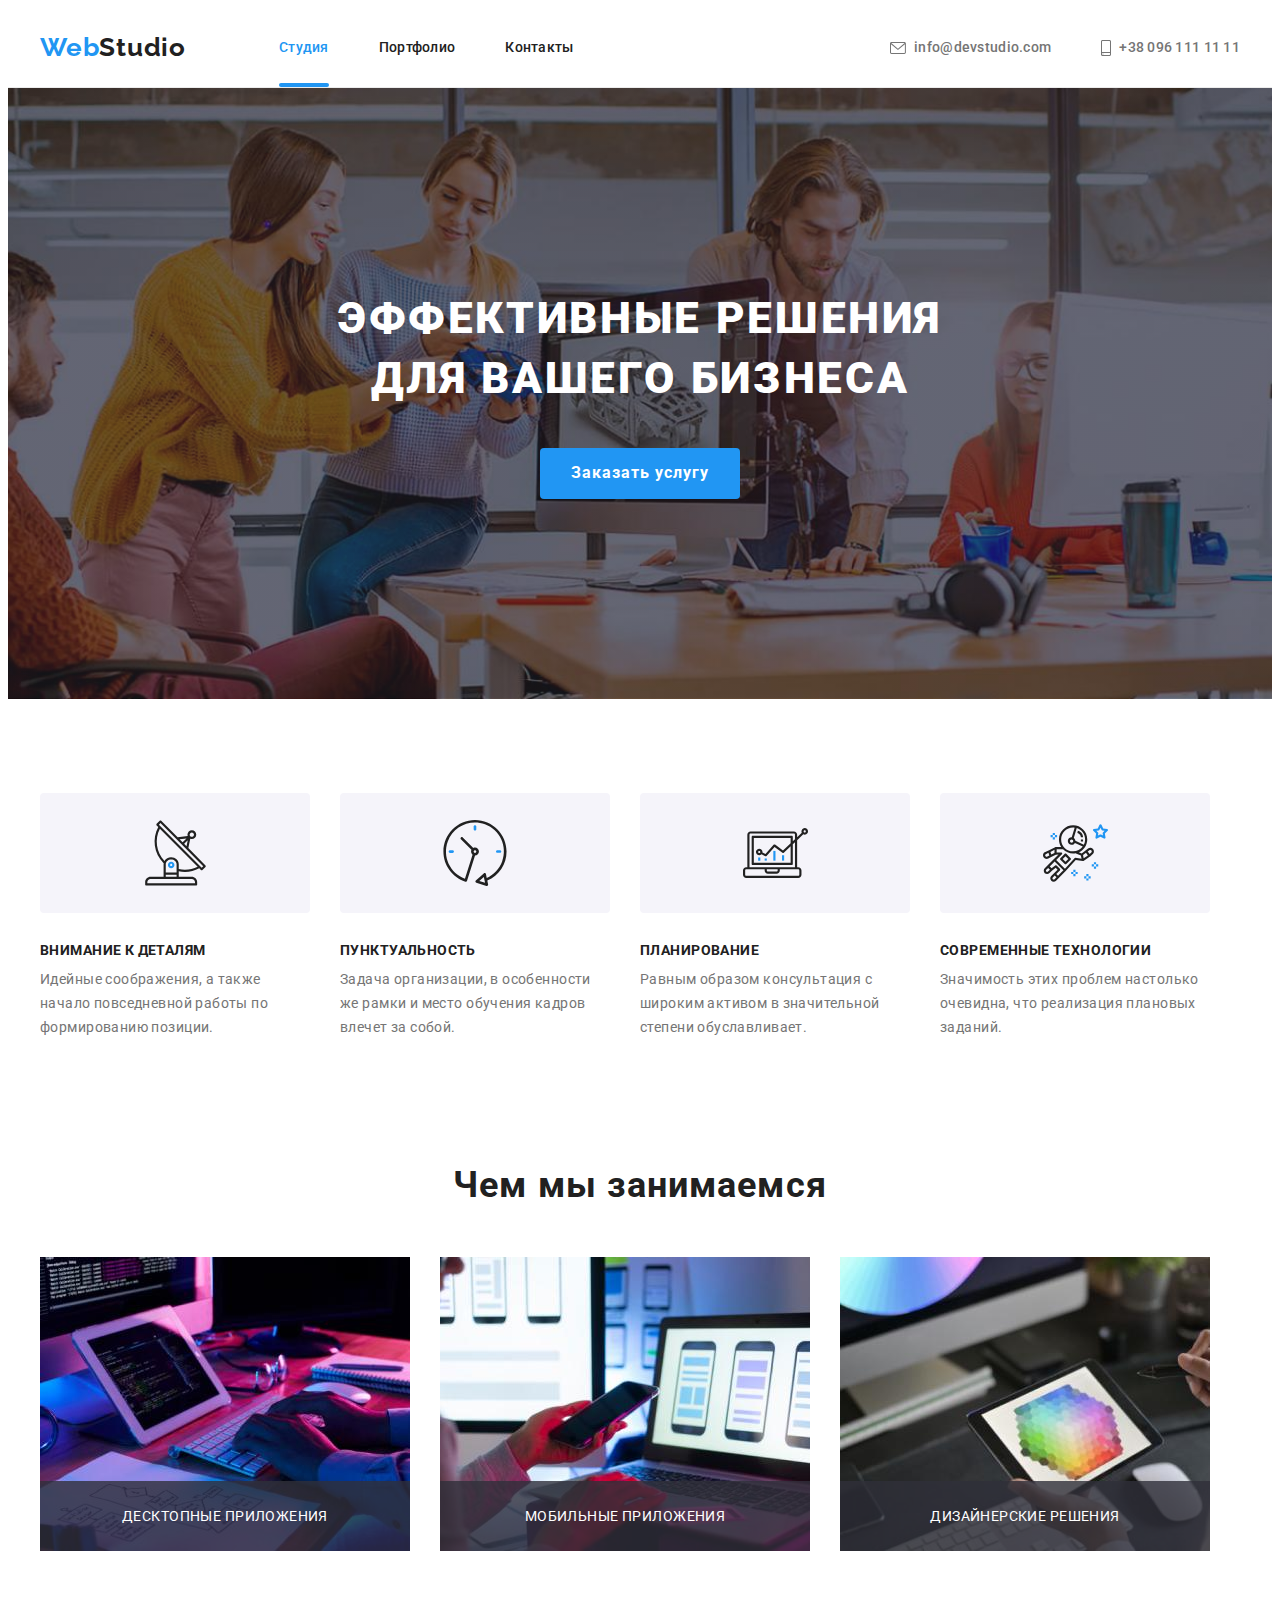
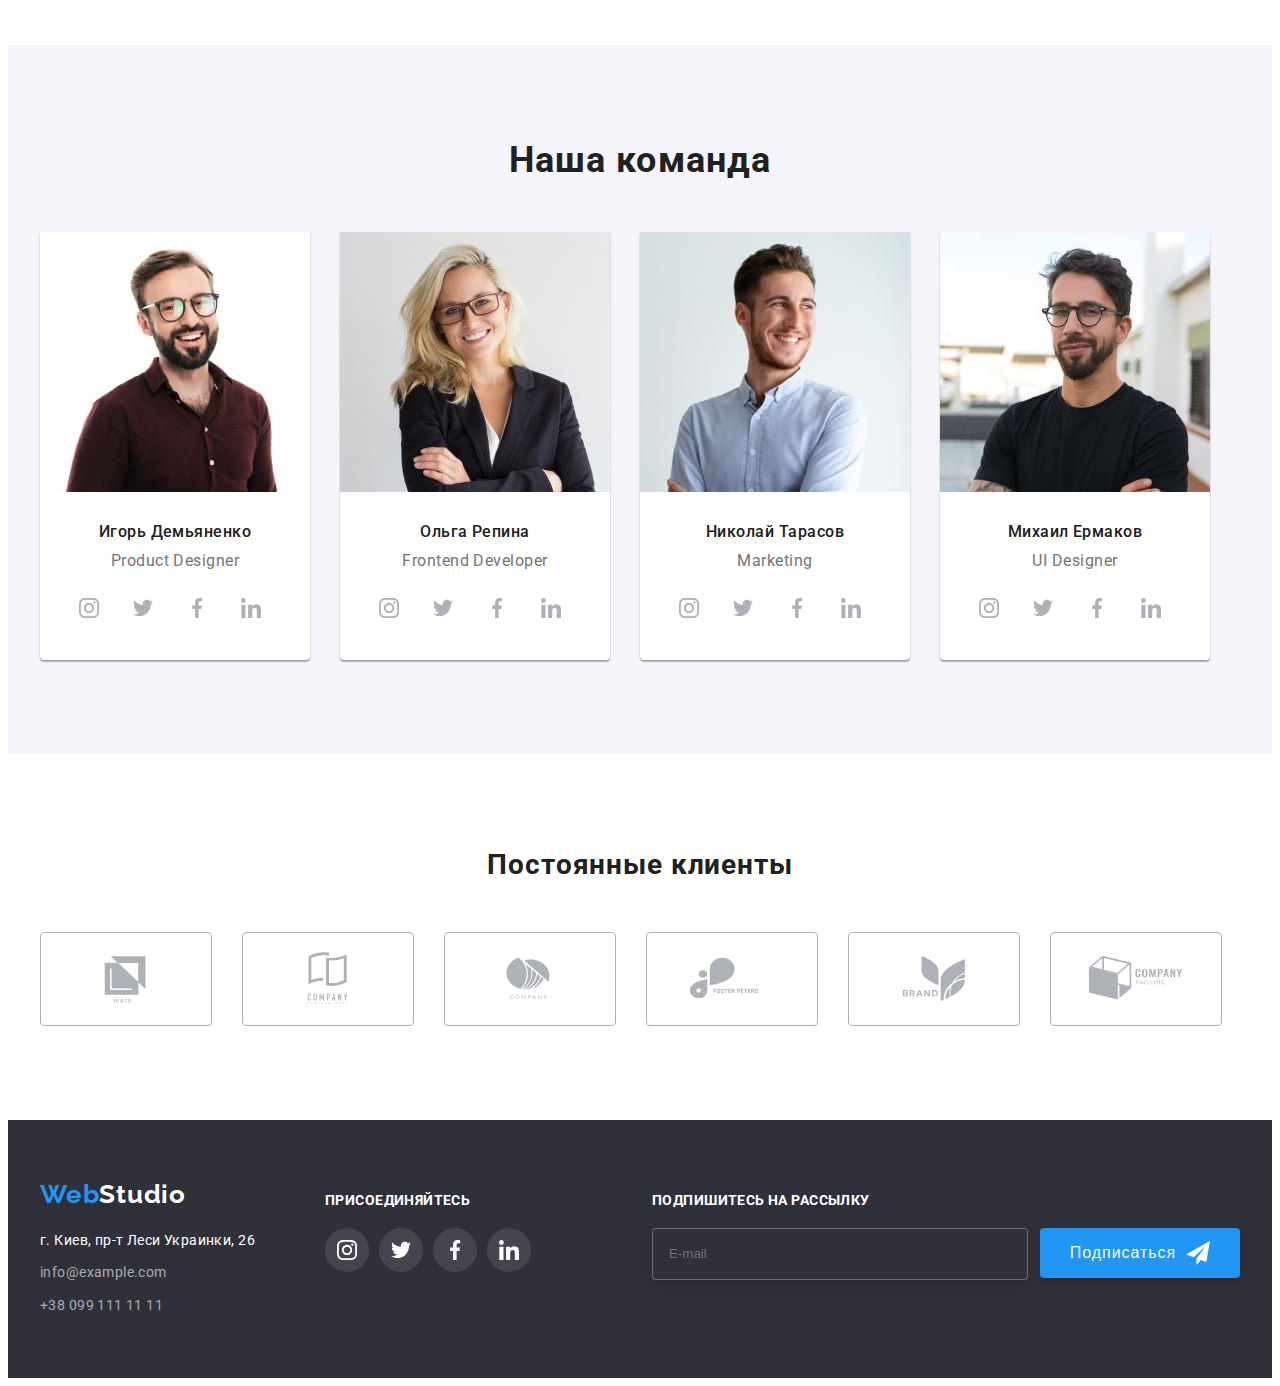
==== commit 2b89a1fc: "update" ====
--- a/index.html
+++ b/index.html
@@ -62,9 +62,12 @@
                         <li class="mob-menu__contacts-item--mail">info@devstudio.com</li>
                     </ul>
                     <ul class="mob-menu__social-list">
-                        <li class="mob-menu__social-item"><a class="mob-menu__social-item" href="">Instagram</a><span class="mob-menu__social-item--decoration"></span></li>
-                        <li class="mob-menu__social-item"><a class="mob-menu__social-item" href="">Twitter</a><span class="mob-menu__social-item--decoration"></span></li>
-                        <li class="mob-menu__social-item"><a class="mob-menu__social-item" href="">Facebook</a><span class="mob-menu__social-item--decoration"></span></li>
+                        <li class="mob-menu__social-item"><a class="mob-menu__social-item" href="">Instagram</a></li>
+                        <li><span class="mob-menu__social-item--decoration"></span></li>
+                        <li class="mob-menu__social-item"><a class="mob-menu__social-item" href="">Twitter</a></li>
+                        <li><span class="mob-menu__social-item--decoration"></span></li>
+                        <li class="mob-menu__social-item"><a class="mob-menu__social-item" href="">Facebook</a></li>
+                        <li><span class="mob-menu__social-item--decoration"></span></li>
                         <li class="mob-menu__social-item"><a class="mob-menu__social-item" href="">LinkedIn</a></li>
                     </ul>
                 </div>
--- a/css/main.min.css
+++ b/css/main.min.css
@@ -1,2 +1,2 @@
-:root{--background-main: #e5e5e5;--main-text: #757575;--secondary-text: #212121;--active-text: #2196f3;--white-color: #ffffff;--secondary-background: #2f303a;--third-bg-color: #f5f4fa}body{background-color:var(--white-color);color:var(--main-text);font-family:Roboto, sans-serif}h1,h2,h3,h4,h5,h6{color:var(--secondary-text);margin:0}input{padding:0;margin:0}ul{margin:0;padding-left:0}img{display:block}a{text-decoration:none}a:focus,a:hover{color:var(--active-text)}li{list-style-type:none}button{border:none}p{font-weight:normal;font-size:14px;line-height:1.7;letter-spacing:0.03em;margin:0}.container{width:100%;margin:0 auto;padding-left:15px;padding-right:15px}@media screen and (min-width: 480px){.container{width:480px}}@media screen and (min-width: 768px){.container{width:768px}}@media screen and (min-width: 1200px){.container{width:1200px}}.btn{background-color:var(--active-text);font-family:Roboto, sans-serif;color:var(--white-color);border:none;font-size:16px;line-height:1.9;border-radius:4px;text-align:center;cursor:pointer;padding:10px 32px;width:200px}.client{padding-top:60px;padding-bottom:60px}@media screen and (min-width: 1200px){.client{padding-top:94px;padding-bottom:94px}}.client__title{font-weight:700;font-size:28px;line-height:1.2;text-align:center;letter-spacing:0.03em;margin-bottom:30px}@media screen and (min-width: 1200px){.client__title{margin-bottom:50px}}.client__list{display:flex;flex-wrap:wrap;flex-basis:calc(100% / 2 - 90)}.client__item{transition:border-color 250ms cubic-bezier(0.4, 0, 0.2, 1);cursor:pointer;display:block;width:45%;background-color:var(--white-color);border:1px solid #afb1b8;border-radius:4px}.client__item:hover,.client__item:focus{border-color:var(--active-text)}.client__list .client__item:nth-child(2n){margin-left:6%}.client__list .client__item:nth-last-child(n+3){margin-bottom:30px}@media screen and (min-width: 768px){.client__item{width:226px;margin-right:30px}.client__list .client__item:nth-child(2n){margin-left:0}.client__list .client__item:nth-child(3n){margin-right:0}.client__list .client__item:nth-last-child(n+3){margin-bottom:0px}.client__list .client__item:nth-child(n+4){margin-top:30px}}@media screen and (min-width: 1200px){.client__item{width:170px}.client__list .client__item:nth-child(n+4){margin-top:0px}.client__list .client__item:nth-child(3){margin-right:30px}}.client__logo{display:block;fill:#afb1b8;transition:fill 250ms cubic-bezier(0.4, 0, 0.2, 1);margin:16px auto}.client__item:hover .client__logo,.client__item:focus .client__logo{fill:var(--active-text)}.examples{padding-top:60px;padding-bottom:60px}@media screen and (min-width: 1200px){.examples{padding-bottom:94px;padding-top:94px}}.examples__btn-list{display:flex;justify-content:flex-start;flex-wrap:wrap}.examples__btn-list .examples__btn-item:not(:last-child){margin-right:8px}.examples__btn-list .examples__btn-item:last-child{margin-bottom:40px}@media screen and (min-width: 768px){.examples__btn-list{justify-content:center}}.examples__btn{font-family:Roboto;font-weight:500;font-size:16px;line-height:1.6;text-align:center;letter-spacing:0.03em;margin-bottom:15px;padding:6px 22px;border-radius:4px;transition:background-color 250ms cubic-bezier(0.4, 0, 0.2, 1),color 250ms cubic-bezier(0.4, 0, 0.2, 1),box-shadow 250ms cubic-bezier(0.4, 0, 0.2, 1)}.examples__btn:hover,.examples__btn:focus{color:var(--white-color);background-color:var(--active-text);cursor:pointer;box-shadow:0px 3px 1px rgba(0,0,0,0.1),0px 1px 2px rgba(0,0,0,0.08),0px 2px 2px rgba(0,0,0,0.12)}.examples__btn--current{color:var(--white-color);background-color:var(--active-text);box-shadow:0px 3px 1px rgba(0,0,0,0.1),0px 1px 2px rgba(0,0,0,0.08),0px 2px 2px rgba(0,0,0,0.12)}.examples__list{display:flex;flex-wrap:wrap;margin-left:-30px;margin-top:-30px}.examples__item{width:100%;margin-left:30px;margin-top:30px;transition:box-shadow 250ms cubic-bezier(0.4, 0, 0.2, 1)}.examples__item:focus,.examples__item:hover{box-shadow:0px 1px 1px rgba(0,0,0,0.12),0px 4px 4px rgba(0,0,0,0.06),1px 4px 6px rgba(0,0,0,0.16)}@media screen and (min-width: 768px){.examples__item{max-width:354px}}.examples__block{position:relative;overflow:hidden}.examples__block-text{background:rgba(33,150,243,0.9);width:100%;height:100%;font-size:18px;line-height:28px;letter-spacing:0.03em;color:var(--white-color);position:absolute;top:0;left:0;padding:63px 24px;transform:translateY(100%);transition:transform 250ms cubic-bezier(0.4, 0, 0.2, 1)}.examples__item:hover .examples__block-text{transform:translateY(0)}.examples__box{display:block;width:100%;padding:20px 24px;border:1px solid #eeeeee}.examples__title{font-weight:700;font-size:18px;line-height:2;letter-spacing:0.06em;display:block;width:322px}.examples__text{color:var(--main-text);font-size:16px;line-height:1.9;letter-spacing:0.03em;display:block;width:322px}.feature{padding-top:60px;padding-bottom:60px}@media screen and (min-width: 1200px){.feature{padding-top:94px;padding-bottom:94px}}@media screen and (min-width: 768px){.feature__list{display:flex;flex-basis:calc(100% / 2 - 90);flex-wrap:wrap}.feature__list .feature__item:nth-child(2n){margin-left:30px}}@media screen and (min-width: 1200px){.feature__list .feature__item:nth-child(2n){margin-left:0px}.feature__list .feature__item:not(:last-child){margin-right:30px}}.feature__icon{width:100%;height:120px;margin-bottom:30px;background:#f5f4fa;border-radius:4px;display:flex;justify-content:center;align-items:center}@media screen and (min-width: 768px){.feature__icon{width:354px}}@media screen and (min-width: 1200px){.feature__icon{width:270px}}.feature__title{font-weight:700;font-size:14px;line-height:1.1;letter-spacing:0.03em;text-transform:uppercase;display:flex;align-items:center;justify-content:center;margin-bottom:10px}@media screen and (min-width: 768px){.feature__title{width:354px;justify-content:left}}@media screen and (min-width: 1200px){.feature__title{width:270px}}.feature__text{margin-bottom:30px}@media screen and (min-width: 768px){.feature__text{width:354px}}@media screen and (min-width: 1200px){.feature__text{width:270px}}.footer{background-color:var(--secondary-background);padding-top:60px;padding-bottom:60px}@media screen and (min-width: 1200px){.footer__container{display:flex;justify-content:space-between}}@media screen and (min-width: 768px){.footer__side{display:flex;justify-content:space-around}}@media screen and (min-width: 1200px){.footer__side{justify-content:space-between}}.footer__address{display:block}@media screen and (min-width: 1200px){.footer__address{margin-right:70px}}.footer__address-item{display:block;display:flex;justify-content:center}.footer__address .footer__address-item:not(:last-child){margin-bottom:9px}@media screen and (min-width: 1200px){.footer__address-item{justify-content:flex-start}}.footer__nav-address{color:var(--white-color);transition:color 250ms cubic-bezier(0.4, 0, 0.2, 1)}.footer__nav-telm{color:rgba(255,255,255,0.6);transition:color 250ms cubic-bezier(0.4, 0, 0.2, 1)}.footer__logo{width:100%;font-style:normal;cursor:default;display:inline-block;display:flex;justify-content:center;margin-bottom:20px}@media screen and (min-width: 1200px){.footer__logo{justify-content:flex-start}}.footer__logo--accent{color:var(--white-color)}.footer__address-list{font-style:normal;font-size:14px;line-height:1.7;letter-spacing:0.03em}.footer__invite-title{font-style:normal;font-size:14px;line-height:16px;letter-spacing:0.03em;text-transform:uppercase;color:var(--white-color);margin-bottom:20px;margin-top:60px;cursor:default;display:flex;justify-content:center}@media screen and (min-width: 768px){.footer__invite-title{margin-top:0}}@media screen and (min-width: 1200px){.footer__invite-title{justify-content:flex-start;margin-top:12px}}.footer__invite-list{display:flex;justify-content:center}.footer__invite-list li:not(:last-child){margin-right:10px}.footer__invite-item{display:flex;width:44px;height:44px;border-radius:50%;align-items:center;justify-content:center;background:rgba(255,255,255,0.1);transition:background 250ms cubic-bezier(0.4, 0, 0.2, 1)}.footer__invite-item:hover,.footer__invite-item:focus{background:var(--active-text)}.footer__invite-icon{fill:var(--white-color);transition:fill 250ms cubic-bezier(0.4, 0, 0.2, 1)}.footer__invite-item:hover .footer__invite-icon,.footer__invite-item:focus .footer__invite-icon{fill:var(--white-color)}.footer__subscribe-title{font-size:14px;line-height:16px;letter-spacing:0.03em;text-transform:uppercase;margin-bottom:20px;margin-top:60px;display:flex;justify-content:center;color:var(--white-color)}@media screen and (min-width: 1200px){.footer__subscribe-title{margin-top:12px;justify-content:flex-start}}.footer__subscribe-form{position:relative}@media screen and (min-width: 1200px){.footer__subscribe-form{display:flex}}.footer__subscribe-input{width:100%;max-width:450px;display:block;margin:0 auto;height:50px;border:1px solid rgba(255,255,255,0.3);filter:drop-shadow(0px 4px 4px rgba(0,0,0,0.15));border-radius:4px;padding-left:16px;background-color:var(--secondary-background);outline:none;color:var(--white-color);margin-bottom:20px}.footer__subscribe-input:focus{border-color:var(--secondary-background)}@media screen and (min-width: 1200px){.footer__subscribe-input{width:358px;margin-right:12px}}.footer__subscribe-btn{width:200px;height:50px;background:var(--active-text);box-shadow:0px 4px 4px rgba(0,0,0,0.15);border-radius:4px;display:flex;justify-content:center;align-items:center;font-size:16px;line-height:30px;letter-spacing:0.06em;color:var(--white-color);margin:0 auto}.footer__subscribe-icon{margin-left:10px}.header{background-color:var(--white-color);border-bottom:1px solid #ececec}.header__container{display:flex;align-items:center;justify-content:space-between}.header__logo{display:flex}@media screen and (max-width: 767px){.header__logo{padding-top:16px;padding-bottom:16px;padding-left:15px}}@media screen and (min-width: 1200px){.header__logo{margin-right:93px}}.header__logo--accent{color:var(--secondary-text)}.mob-menu__btn-open{width:40px;height:40px;background-color:var(--white-color);display:flex;align-items:center;justify-content:center;position:absolute;right:15px;top:10px}.mob-menu__btn-open:hover,.mob-menu__btn-open:focus{fill:var(--active-text)}@media screen and (min-width: 767px){.mob-menu__btn-open{display:none}}.header__nav-list{display:flex}@media screen and (max-width: 767px){.header__nav-list{display:none}}.header__nav-items{color:var(--secondary-text);font-weight:500;font-size:14px;line-height:1.1;letter-spacing:0.02em;padding-top:32px;padding-bottom:32px;transition:color 250ms cubic-bezier(0.4, 0, 0.2, 1)}.header__nav-list .header__nav-items:not(:last-child){margin-right:50px}.header__nav-items:hover,.header__nav-items:focus{color:var(--active-text)}.header__nav-items--current{color:var(--active-text);position:relative}.header__nav-items--current::after{content:"";width:100%;height:4px;position:absolute;border-radius:2px;background-color:var(--active-text);bottom:0;left:0}.header__contacts-item{color:var(--main-text);font-weight:500;font-size:12px;line-height:1.1;letter-spacing:0.02em;display:flex;align-items:center;transition:color 250ms cubic-bezier(0.4, 0, 0.2, 1)}@media screen and (min-width: 1200px){.header__contacts-list .header__contacts-item:not(:last-child){margin-right:50px}}@media screen and (max-width: 767px){.header__contacts-item{display:none}}.header__contacts-list .header__contacts-item:not(:last-child){margin-bottom:10px}@media screen and (min-width: 1200px){.header__contacts-item{font-size:14px}.header__contacts-list .header__contacts-item:not(:last-child){margin-bottom:0px}}@media screen and (min-width: 1200px){.header__contacts-list{display:flex;margin-left:auto}}.header__contacts-item--icon{fill:var(--main-text);margin-right:8px;transition:fill 250ms cubic-bezier(0.4, 0, 0.2, 1)}.header__contacts-item--icon-hover:focus .header__contacts-item--icon,.header__contacts-item--icon-hover:hover .header__contacts-item--icon{fill:var(--active-text)}.hero{background:rgba(89,96,173,0.4);padding-top:118px;padding-bottom:118px;background-image:linear-gradient(to right, rgba(47,48,58,0.4), rgba(47,48,58,0.4)),url(../images/hero-mob.jpg);background-repeat:no-repeat;background-position:center;background-size:cover;max-width:1600px;margin:0 auto}@media (min-device-pixel-ratio: 2), (min-resolution: 192dpi), (min-resolution: 2dppx){.hero{background-image:linear-gradient(to right, rgba(47,48,58,0.4), rgba(47,48,58,0.4)),url(../images/hero-mob-2x.jpg)}}@media screen and (min-width: 768px){.hero{background-image:linear-gradient(to right, rgba(47,48,58,0.4), rgba(47,48,58,0.4)),url(../images/hero-tab.jpg)}}@media screen and (min-width: 768px) and (min-device-pixel-ratio: 2), screen and (min-width: 768px) and (min-resolution: 192dpi), screen and (min-width: 768px) and (min-resolution: 2dppx){.hero{background-image:linear-gradient(to right, rgba(47,48,58,0.4), rgba(47,48,58,0.4)),url(../images/hero-tab-2x.jpg)}}@media screen and (min-width: 1200px){.hero{background-image:linear-gradient(to right, rgba(47,48,58,0.4), rgba(47,48,58,0.4)),url(../images/hero-bg.jpg)}}@media screen and (min-width: 1200px) and (min-device-pixel-ratio: 2), screen and (min-width: 1200px) and (min-resolution: 192dpi), screen and (min-width: 1200px) and (min-resolution: 2dppx){.hero{background-image:linear-gradient(to right, rgba(47,48,58,0.4), rgba(47,48,58,0.4)),url(../images/hero-2x.jpg)}}@media screen and (min-width: 1200px){.hero{padding-top:200px;padding-bottom:200px}}.hero__title{color:var(--white-color);font-weight:900;font-size:26px;line-height:1.4;text-align:center;letter-spacing:0.06em;text-transform:uppercase;margin:0 auto;margin-bottom:30px}@media screen and (min-width: 1200px){.hero__title{font-size:44px;margin-bottom:40px}}.hero__btn{display:block;margin:0 auto}.images-section{margin-bottom:94px}@media screen and (max-width: 1199px){.images-section{display:none}}.images-section__title{font-weight:700;font-size:36px;line-height:1.2;text-align:center;letter-spacing:0.03em;margin-bottom:50px}.images-section__list{display:flex}.images-section__items{width:370px;margin-right:30px;position:relative}.images-section__text-block{display:flex;justify-content:center;align-items:center;width:370px;height:70px;background:rgba(47,48,58,0.8);position:absolute;bottom:0;left:0}.images-section__text{font-size:14px;line-height:16px;text-align:center;letter-spacing:0.03em;text-transform:uppercase;color:var(--white-color)}.logo{color:var(--active-text);font-family:Raleway;font-weight:700;font-size:26px;line-height:1.1;letter-spacing:0.03em}.backdrop{width:100vw;height:100vh;background-color:rgba(0,0,0,0.2);position:fixed;top:0;left:0;display:flex;justify-content:center;align-items:center}.is-hidden{opacity:0;visibility:hidden;pointer-events:none}.modal{width:94%;max-width:450px;height:581px;background-color:var(--white-color);box-shadow:0px 1px 3px rgba(0,0,0,0.12),0px 1px 1px rgba(0,0,0,0.14),0px 2px 1px rgba(0,0,0,0.2);border-radius:4px;padding:40px;position:relative}@media screen and (min-width: 1200px){.modal{max-width:528px}}.modal__close-btn{width:30px;height:30px;background-color:var(--white-color);border:1px solid rgba(0,0,0,0.1);border-radius:50%;display:flex;justify-content:center;align-items:center;cursor:pointer;position:absolute;right:8px;top:8px;transition:fill 250ms cubic-bezier(0.4, 0, 0.2, 1)}.modal__close-btn:hover,.modal__close-btn:focus{fill:var(--active-text)}.modal__title{font-size:20px;line-height:23px;text-align:center;letter-spacing:0.03em;margin-bottom:12px;color:var(--secondary-text)}.modal__label{font-size:12px;line-height:14px;letter-spacing:0.01em;display:block;height:58px;position:relative;margin-bottom:10px;color:var(--main-text)}.modal__input{width:100%;height:40px;border:1px solid rgba(33,33,33,0.2);border-radius:4px;outline:none;margin-top:4px;padding-left:42px;transition:border-color 250ms cubic-bezier(0.4, 0, 0.2, 1)}.modal__input:hover{cursor:pointer}.modal__input:focus{border:1px solid #2196f3;border-radius:4px}.modal__input-icon{position:absolute;bottom:11px;left:12px;transition:fill 250ms cubic-bezier(0.4, 0, 0.2, 1)}.modal__input:focus+.modal__input-icon{fill:var(--active-text)}.modal__label-text{font-size:12px;line-height:14px;letter-spacing:0.01em;display:block;margin-bottom:20px;color:var(--main-text)}.modal__textarea{width:100%;height:120px;resize:none;border:1px solid rgba(33,33,33,0.2);border-radius:4px;margin-top:4px;padding:12px;outline:none}.modal__textarea:focus{border:1px solid #2196f3;border-radius:4px}.modal__property{display:flex;align-items:center;justify-content:right;font-size:12px;line-height:14px;letter-spacing:0.03em;color:var(--main-text);position:relative;margin-bottom:30px;user-select:none}@media screen and (min-width: 1200px){.modal__property{margin-right:11px;font-size:14px;line-height:calc(24 / 14)}}.modal__property-link{color:var(--active-text);text-decoration:underline;display:block;margin-left:5px}.modal__input-checkbox{-webkit-appearance:none}.modal__checkbox{width:15px;height:15px;border:2px solid black;position:absolute;top:50%;left:0;transform:translateY(-50%);display:flex;justify-content:center;align-items:center}.modal__input-checkbox:checked+.modal__checkbox{background-color:var(--active-text);border:none}@media screen and (min-width: 1200px){.modal__checkbox{left:14px}}.modal__checkbox-icon{display:block;justify-content:center;align-items:center}.modal__btn{width:200px;height:50px;display:flex;justify-content:center;align-items:center;margin:0 auto;background-color:var(--active-text);box-shadow:0px 4px 4px rgba(0,0,0,0.15);border-radius:4px;font-size:16px;line-height:30px;letter-spacing:0.06em;color:var(--white-color);cursor:pointer}.team{background-color:var(--third-bg-color);padding-top:60px;padding-bottom:60px}@media screen and (min-width: 1200px){.team{padding-bottom:94px;padding-top:94px}}.team__title{font-weight:700;font-size:36px;line-height:1.2;text-align:center;letter-spacing:0.03em;margin-bottom:30px}@media screen and (min-width: 1200px){.team__title{margin-bottom:50px}}@media screen and (min-width: 768px){.team__list{display:flex;flex-basis:calc(100% / 2 - 90);flex-wrap:wrap}}.team__item{display:block;box-shadow:0px 1px 3px rgba(0,0,0,0.12),0px 1px 1px rgba(0,0,0,0.14),0px 2px 1px rgba(0,0,0,0.2);border-radius:0px 0px 4px 4px;padding-bottom:30px;background-color:var(--white-color)}.team__list .team__item:not(:last-child){margin-bottom:30px}.team__item>img{margin-bottom:30px}@media screen and (min-width: 768px){.team__item{width:354px}.team__list .team__item:not(:last-child){margin-bottom:0px}.team__list .team__item:nth-child(2n){margin-left:30px}.team__list .team__item:nth-child(-n+2){margin-bottom:30px}}@media screen and (min-width: 1200px){.team__item{width:270px}.team__list .team__item:not(:last-child){margin-bottom:0px}.team__list .team__item:nth-child(2n){margin-left:0px}.team__list .team__item:nth-child(-n+2){margin-bottom:0px}.team__list .team__item:not(:last-child){margin-right:30px}}.team__names{font-weight:500;font-size:16px;line-height:1.2;text-align:center;letter-spacing:0.03em;display:block;margin-bottom:10px}.team__profession{font-size:16px;line-height:1.2;text-align:center;letter-spacing:0.03em;display:block;margin-bottom:16px}.team__link-list{display:flex;align-items:center;justify-content:center}.team__link-item{display:flex;width:44px;height:44px;border-radius:50%;align-items:center;justify-content:center;margin-right:10px;transition:background 250ms cubic-bezier(0.4, 0, 0.2, 1)}.team__link-item:hover,.team__link-item:focus{background:var(--active-text)}.team__link-icon{fill:#afb1b8;transition:fill 250ms cubic-bezier(0.4, 0, 0.2, 1)}.team__link-item:hover .team__link-icon,.team__link-item:focus .team__link-icon{fill:var(--white-color)}.mob-menu{width:100vw;height:100vh;position:fixed;top:0;left:0;background-color:var(--white-color);padding:10px 15px 48px 40px;z-index:2}@media screen and (min-width: 767px){.mob-menu{display:none}}.mob-menu__btn-close{background-color:var(--white-color);width:40px;height:40px;position:absolute;top:10px;right:15px}.mob-menu__btn-close:hover,.mob-menu__btn-close:focus{fill:var(--active-text)}.mob-menu__content{display:flex;flex-direction:column;justify-content:space-between;height:100%}.mob-menu__list{padding-top:38px}.mob-menu__item{font-weight:500;font-size:40px;line-height:calc(47 / 40);letter-spacing:0.02em;color:var(--secondary-text)}.mob-menu__list .mob-menu__item:not(:last-child){margin-bottom:32px}.mob-menu__contacts{padding-right:68px}.mob-menu__contacts-item--tel{font-weight:500;font-size:34px;line-height:calc(40 / 34);letter-spacing:0.02em;color:var(--active-text);margin-bottom:32px}.mob-menu__contacts-item--mail{font-weight:500;font-size:24px;line-height:28px;letter-spacing:0.02em;color:var(--main-text);margin-bottom:64px}.mob-menu__social-list{display:flex;justify-content:space-between}.mob-menu__social-item{font-weight:500;font-size:18px;line-height:calc(22 / 18);letter-spacing:0.02em;color:var(--active-text)}.mob-menu__social-item--decoration{border:1px solid rgba(33,33,33,0.2);transform:rotate(90deg);margin-left:10px;margin-right:10px;width:22px}
+:root{--background-main: #e5e5e5;--main-text: #757575;--secondary-text: #212121;--active-text: #2196f3;--white-color: #ffffff;--secondary-background: #2f303a;--third-bg-color: #f5f4fa}body{background-color:var(--white-color);color:var(--main-text);font-family:Roboto, sans-serif}h1,h2,h3,h4,h5,h6{color:var(--secondary-text);margin:0}input{padding:0;margin:0}ul{margin:0;padding-left:0}img{display:block}a{text-decoration:none}a:focus,a:hover{color:var(--active-text)}li{list-style-type:none}button{border:none}p{font-weight:normal;font-size:14px;line-height:1.7;letter-spacing:0.03em;margin:0}.container{width:100%;margin:0 auto;padding-left:15px;padding-right:15px}@media screen and (min-width: 480px){.container{width:480px}}@media screen and (min-width: 768px){.container{width:768px}}@media screen and (min-width: 1200px){.container{width:1200px}}.btn{background-color:var(--active-text);font-family:Roboto, sans-serif;color:var(--white-color);border:none;font-size:16px;line-height:1.9;font-weight:700;letter-spacing:0.06em;border-radius:4px;text-align:center;cursor:pointer;display:flex;align-items:center;padding-top:10px;padding-bottom:10px;width:200px}.client{padding-top:60px;padding-bottom:60px}@media screen and (min-width: 1200px){.client{padding-top:94px;padding-bottom:94px}}.client__title{font-weight:700;font-size:28px;line-height:1.2;text-align:center;letter-spacing:0.03em;margin-bottom:30px}@media screen and (min-width: 1200px){.client__title{margin-bottom:50px}}.client__list{display:flex;flex-wrap:wrap;flex-basis:calc(100% / 2 - 90)}.client__item{transition:border-color 250ms cubic-bezier(0.4, 0, 0.2, 1);cursor:pointer;display:block;width:45%;background-color:var(--white-color);border:1px solid #afb1b8;border-radius:4px}.client__item:hover,.client__item:focus{border-color:var(--active-text)}.client__list .client__item:nth-child(2n){margin-left:6%}.client__list .client__item:nth-last-child(n+3){margin-bottom:30px}@media screen and (min-width: 768px){.client__item{width:226px;margin-right:30px}.client__list .client__item:nth-child(2n){margin-left:0}.client__list .client__item:nth-child(3n){margin-right:0}.client__list .client__item:nth-last-child(n+3){margin-bottom:0px}.client__list .client__item:nth-child(n+4){margin-top:30px}}@media screen and (min-width: 1200px){.client__item{width:170px}.client__list .client__item:nth-child(n+4){margin-top:0px}.client__list .client__item:nth-child(3){margin-right:30px}}.client__logo{display:block;fill:#afb1b8;transition:fill 250ms cubic-bezier(0.4, 0, 0.2, 1);margin:16px auto}.client__item:hover .client__logo,.client__item:focus .client__logo{fill:var(--active-text)}.examples{padding-top:60px;padding-bottom:60px}@media screen and (min-width: 1200px){.examples{padding-bottom:94px;padding-top:94px}}.examples__btn-list{display:flex;justify-content:flex-start;flex-wrap:wrap}.examples__btn-list .examples__btn-item:not(:last-child){margin-right:8px}.examples__btn-list .examples__btn-item:last-child{margin-bottom:40px}@media screen and (min-width: 768px){.examples__btn-list{justify-content:center}}.examples__btn{font-family:Roboto;font-weight:500;font-size:16px;line-height:1.6;text-align:center;letter-spacing:0.03em;margin-bottom:15px;padding:6px 22px;border-radius:4px;transition:background-color 250ms cubic-bezier(0.4, 0, 0.2, 1),color 250ms cubic-bezier(0.4, 0, 0.2, 1),box-shadow 250ms cubic-bezier(0.4, 0, 0.2, 1)}.examples__btn:hover,.examples__btn:focus{color:var(--white-color);background-color:var(--active-text);cursor:pointer;box-shadow:0px 3px 1px rgba(0,0,0,0.1),0px 1px 2px rgba(0,0,0,0.08),0px 2px 2px rgba(0,0,0,0.12)}.examples__btn--current{color:var(--white-color);background-color:var(--active-text);box-shadow:0px 3px 1px rgba(0,0,0,0.1),0px 1px 2px rgba(0,0,0,0.08),0px 2px 2px rgba(0,0,0,0.12)}.examples__list{display:flex;flex-wrap:wrap;margin-left:-30px;margin-top:-30px}.examples__item{width:100%;margin-left:30px;margin-top:30px;transition:box-shadow 250ms cubic-bezier(0.4, 0, 0.2, 1)}.examples__item:focus,.examples__item:hover{box-shadow:0px 1px 1px rgba(0,0,0,0.12),0px 4px 4px rgba(0,0,0,0.06),1px 4px 6px rgba(0,0,0,0.16)}@media screen and (min-width: 768px){.examples__item{max-width:354px}}.examples__block{position:relative;overflow:hidden}.examples__block-text{background:rgba(33,150,243,0.9);width:100%;height:100%;font-size:18px;line-height:28px;letter-spacing:0.03em;color:var(--white-color);position:absolute;top:0;left:0;padding:63px 24px;transform:translateY(100%);transition:transform 250ms cubic-bezier(0.4, 0, 0.2, 1)}.examples__item:hover .examples__block-text{transform:translateY(0)}.examples__box{display:block;width:100%;padding:20px 24px;border:1px solid #eeeeee}.examples__title{font-weight:700;font-size:18px;line-height:2;letter-spacing:0.06em;display:block;width:322px}.examples__text{color:var(--main-text);font-size:16px;line-height:1.9;letter-spacing:0.03em;display:block;width:322px}.feature{padding-top:60px;padding-bottom:60px}@media screen and (min-width: 1200px){.feature{padding-top:94px;padding-bottom:94px}}@media screen and (min-width: 768px){.feature__list{display:flex;flex-basis:calc(100% / 2 - 90);flex-wrap:wrap}.feature__list .feature__item:nth-child(2n){margin-left:30px}}@media screen and (min-width: 1200px){.feature__list .feature__item:nth-child(2n){margin-left:0px}.feature__list .feature__item:not(:last-child){margin-right:30px}}.feature__icon{width:100%;height:120px;margin-bottom:30px;background:#f5f4fa;border-radius:4px;display:flex;justify-content:center;align-items:center}@media screen and (min-width: 768px){.feature__icon{width:354px}}@media screen and (min-width: 1200px){.feature__icon{width:270px}}.feature__title{font-weight:700;font-size:14px;line-height:1.1;letter-spacing:0.03em;text-transform:uppercase;display:flex;align-items:center;justify-content:center;margin-bottom:10px}@media screen and (min-width: 768px){.feature__title{width:354px;justify-content:left}}@media screen and (min-width: 1200px){.feature__title{width:270px}}.feature__text{margin-bottom:30px}@media screen and (min-width: 768px){.feature__text{width:354px}}@media screen and (min-width: 1200px){.feature__text{width:270px}}.footer{background-color:var(--secondary-background);padding-top:60px;padding-bottom:60px}@media screen and (min-width: 1200px){.footer__container{display:flex;justify-content:space-between}}@media screen and (min-width: 768px){.footer__side{display:flex;justify-content:space-around}}@media screen and (min-width: 1200px){.footer__side{justify-content:space-between}}.footer__address{display:block}@media screen and (min-width: 1200px){.footer__address{margin-right:70px}}.footer__address-item{display:block;display:flex;justify-content:center}.footer__address .footer__address-item:not(:last-child){margin-bottom:9px}@media screen and (min-width: 1200px){.footer__address-item{justify-content:flex-start}}.footer__nav-address{color:var(--white-color);transition:color 250ms cubic-bezier(0.4, 0, 0.2, 1)}.footer__nav-telm{color:rgba(255,255,255,0.6);transition:color 250ms cubic-bezier(0.4, 0, 0.2, 1)}.footer__logo{width:100%;font-style:normal;cursor:default;display:inline-block;display:flex;justify-content:center;margin-bottom:20px}@media screen and (min-width: 1200px){.footer__logo{justify-content:flex-start}}.footer__logo--accent{color:var(--white-color)}.footer__address-list{font-style:normal;font-size:14px;line-height:1.7;letter-spacing:0.03em}.footer__invite-title{font-style:normal;font-size:14px;line-height:16px;letter-spacing:0.03em;text-transform:uppercase;color:var(--white-color);margin-bottom:20px;margin-top:60px;cursor:default;display:flex;justify-content:center}@media screen and (min-width: 768px){.footer__invite-title{margin-top:0}}@media screen and (min-width: 1200px){.footer__invite-title{justify-content:flex-start;margin-top:12px}}.footer__invite-list{display:flex;justify-content:center}.footer__invite-list li:not(:last-child){margin-right:10px}.footer__invite-item{display:flex;width:44px;height:44px;border-radius:50%;align-items:center;justify-content:center;background:rgba(255,255,255,0.1);transition:background 250ms cubic-bezier(0.4, 0, 0.2, 1)}.footer__invite-item:hover,.footer__invite-item:focus{background:var(--active-text)}.footer__invite-icon{fill:var(--white-color);transition:fill 250ms cubic-bezier(0.4, 0, 0.2, 1)}.footer__invite-item:hover .footer__invite-icon,.footer__invite-item:focus .footer__invite-icon{fill:var(--white-color)}.footer__subscribe-title{font-size:14px;line-height:16px;letter-spacing:0.03em;text-transform:uppercase;margin-bottom:20px;margin-top:60px;display:flex;justify-content:center;color:var(--white-color)}@media screen and (min-width: 1200px){.footer__subscribe-title{margin-top:12px;justify-content:flex-start}}.footer__subscribe-form{position:relative}@media screen and (min-width: 1200px){.footer__subscribe-form{display:flex}}.footer__subscribe-input{width:100%;max-width:450px;display:block;margin:0 auto;height:50px;border:1px solid rgba(255,255,255,0.3);filter:drop-shadow(0px 4px 4px rgba(0,0,0,0.15));border-radius:4px;padding-left:16px;background-color:var(--secondary-background);outline:none;color:var(--white-color);margin-bottom:20px}.footer__subscribe-input:focus{border-color:var(--secondary-background)}@media screen and (min-width: 1200px){.footer__subscribe-input{width:358px;margin-right:12px}}.footer__subscribe-btn{width:200px;height:50px;background:var(--active-text);box-shadow:0px 4px 4px rgba(0,0,0,0.15);border-radius:4px;display:flex;justify-content:center;align-items:center;font-size:16px;line-height:30px;letter-spacing:0.06em;color:var(--white-color);margin:0 auto}.footer__subscribe-icon{margin-left:10px}.header{background-color:var(--white-color);border-bottom:1px solid #ececec}.header__container{display:flex;align-items:center;justify-content:space-between}.header__logo{display:flex}@media screen and (max-width: 767px){.header__logo{padding-top:16px;padding-bottom:16px;padding-left:15px}}@media screen and (min-width: 1200px){.header__logo{margin-right:93px}}.header__logo--accent{color:var(--secondary-text)}.mob-menu__btn-open{width:40px;height:40px;background-color:var(--white-color);display:flex;align-items:center;justify-content:center;position:absolute;right:15px;top:10px}.mob-menu__btn-open:hover,.mob-menu__btn-open:focus{fill:var(--active-text)}@media screen and (min-width: 767px){.mob-menu__btn-open{display:none}}.header__nav-list{display:flex}@media screen and (max-width: 767px){.header__nav-list{display:none}}.header__nav-items{color:var(--secondary-text);font-weight:500;font-size:14px;line-height:1.1;letter-spacing:0.02em;padding-top:32px;padding-bottom:32px;transition:color 250ms cubic-bezier(0.4, 0, 0.2, 1)}.header__nav-list .header__nav-items:not(:last-child){margin-right:50px}.header__nav-items:hover,.header__nav-items:focus{color:var(--active-text)}.header__nav-items--current{color:var(--active-text);position:relative}.header__nav-items--current::after{content:"";width:100%;height:4px;position:absolute;border-radius:2px;background-color:var(--active-text);bottom:0;left:0}.header__contacts-item{color:var(--main-text);font-weight:500;font-size:12px;line-height:1.1;letter-spacing:0.02em;display:flex;align-items:center;transition:color 250ms cubic-bezier(0.4, 0, 0.2, 1)}@media screen and (min-width: 1200px){.header__contacts-list .header__contacts-item:not(:last-child){margin-right:50px}}@media screen and (max-width: 767px){.header__contacts-item{display:none}}.header__contacts-list .header__contacts-item:not(:last-child){margin-bottom:10px}@media screen and (min-width: 1200px){.header__contacts-item{font-size:14px}.header__contacts-list .header__contacts-item:not(:last-child){margin-bottom:0px}}@media screen and (min-width: 1200px){.header__contacts-list{display:flex;margin-left:auto}}.header__contacts-item--icon{fill:var(--main-text);margin-right:8px;transition:fill 250ms cubic-bezier(0.4, 0, 0.2, 1)}.header__contacts-item--icon-hover:focus .header__contacts-item--icon,.header__contacts-item--icon-hover:hover .header__contacts-item--icon{fill:var(--active-text)}.hero{background:rgba(89,96,173,0.4);padding-top:118px;padding-bottom:118px;background-image:linear-gradient(to right, rgba(47,48,58,0.4), rgba(47,48,58,0.4)),url(../images/hero-mob.jpg);background-repeat:no-repeat;background-position:center;background-size:cover;max-width:1600px;margin:0 auto}@media (min-device-pixel-ratio: 2), (min-resolution: 192dpi), (min-resolution: 2dppx){.hero{background-image:linear-gradient(to right, rgba(47,48,58,0.4), rgba(47,48,58,0.4)),url(../images/hero-mob-2x.jpg)}}@media screen and (min-width: 768px){.hero{background-image:linear-gradient(to right, rgba(47,48,58,0.4), rgba(47,48,58,0.4)),url(../images/hero-tab.jpg)}}@media screen and (min-width: 768px) and (min-device-pixel-ratio: 2), screen and (min-width: 768px) and (min-resolution: 192dpi), screen and (min-width: 768px) and (min-resolution: 2dppx){.hero{background-image:linear-gradient(to right, rgba(47,48,58,0.4), rgba(47,48,58,0.4)),url(../images/hero-tab-2x.jpg)}}@media screen and (min-width: 1200px){.hero{background-image:linear-gradient(to right, rgba(47,48,58,0.4), rgba(47,48,58,0.4)),url(../images/hero-bg.jpg)}}@media screen and (min-width: 1200px) and (min-device-pixel-ratio: 2), screen and (min-width: 1200px) and (min-resolution: 192dpi), screen and (min-width: 1200px) and (min-resolution: 2dppx){.hero{background-image:linear-gradient(to right, rgba(47,48,58,0.4), rgba(47,48,58,0.4)),url(../images/hero-2x.jpg)}}@media screen and (min-width: 1200px){.hero{padding-top:200px;padding-bottom:200px}}.hero__title{color:var(--white-color);font-weight:900;font-size:26px;line-height:calc(42 / 26);text-align:center;letter-spacing:0.06em;text-transform:uppercase;margin:0 auto;margin-bottom:30px}@media screen and (min-width: 1200px){.hero__title{font-size:44px;margin-bottom:40px;line-height:calc(60 / 44)}}.hero__btn{display:block;margin:0 auto}.images-section{margin-bottom:94px}@media screen and (max-width: 1199px){.images-section{display:none}}.images-section__title{font-weight:700;font-size:36px;line-height:1.2;text-align:center;letter-spacing:0.03em;margin-bottom:50px}.images-section__list{display:flex}.images-section__items{width:370px;margin-right:30px;position:relative}.images-section__text-block{display:flex;justify-content:center;align-items:center;width:370px;height:70px;background:rgba(47,48,58,0.8);position:absolute;bottom:0;left:0}.images-section__text{font-size:14px;line-height:16px;text-align:center;letter-spacing:0.03em;text-transform:uppercase;color:var(--white-color)}.logo{color:var(--active-text);font-family:Raleway;font-weight:700;font-size:26px;line-height:1.1;letter-spacing:0.03em}.backdrop{width:100vw;height:100vh;background-color:rgba(0,0,0,0.2);position:fixed;top:0;left:0;display:flex;justify-content:center;align-items:center}.is-hidden{opacity:0;visibility:hidden;pointer-events:none}.modal{width:94%;max-width:450px;height:581px;background-color:var(--white-color);box-shadow:0px 1px 3px rgba(0,0,0,0.12),0px 1px 1px rgba(0,0,0,0.14),0px 2px 1px rgba(0,0,0,0.2);border-radius:4px;padding:40px;position:relative}@media screen and (min-width: 1200px){.modal{max-width:528px}}.modal__close-btn{width:30px;height:30px;background-color:var(--white-color);border:1px solid rgba(0,0,0,0.1);border-radius:50%;display:flex;justify-content:center;align-items:center;cursor:pointer;position:absolute;right:8px;top:8px;transition:fill 250ms cubic-bezier(0.4, 0, 0.2, 1)}.modal__close-btn:hover,.modal__close-btn:focus{fill:var(--active-text)}.modal__title{font-size:20px;line-height:23px;text-align:center;letter-spacing:0.03em;margin-bottom:12px;color:var(--secondary-text)}.modal__label{font-size:12px;line-height:14px;letter-spacing:0.01em;display:block;height:58px;position:relative;margin-bottom:10px;color:var(--main-text)}.modal__input{width:100%;height:40px;border:1px solid rgba(33,33,33,0.2);border-radius:4px;outline:none;margin-top:4px;padding-left:42px;transition:border-color 250ms cubic-bezier(0.4, 0, 0.2, 1)}.modal__input:hover{cursor:pointer}.modal__input:focus{border:1px solid #2196f3;border-radius:4px}.modal__input-icon{position:absolute;bottom:11px;left:12px;transition:fill 250ms cubic-bezier(0.4, 0, 0.2, 1)}.modal__input:focus+.modal__input-icon{fill:var(--active-text)}.modal__label-text{font-size:12px;line-height:14px;letter-spacing:0.01em;display:block;margin-bottom:20px;color:var(--main-text)}.modal__textarea{width:100%;height:120px;resize:none;border:1px solid rgba(33,33,33,0.2);border-radius:4px;margin-top:4px;padding:12px;outline:none}.modal__textarea:focus{border:1px solid #2196f3;border-radius:4px}.modal__property{display:flex;align-items:center;justify-content:right;font-size:12px;line-height:14px;letter-spacing:0.03em;color:var(--main-text);position:relative;margin-bottom:30px;user-select:none}@media screen and (min-width: 1200px){.modal__property{margin-right:11px;font-size:14px;line-height:calc(24 / 14)}}.modal__property-link{color:var(--active-text);text-decoration:underline;display:block;margin-left:5px}.modal__input-checkbox{-webkit-appearance:none}.modal__checkbox{width:15px;height:15px;border:2px solid black;position:absolute;top:50%;left:0;transform:translateY(-50%);display:flex;justify-content:center;align-items:center}.modal__input-checkbox:checked+.modal__checkbox{background-color:var(--active-text);border:none}@media screen and (min-width: 1200px){.modal__checkbox{left:14px}}.modal__checkbox-icon{display:block;justify-content:center;align-items:center}.modal__btn{width:200px;height:50px;display:flex;justify-content:center;align-items:center;margin:0 auto;background-color:var(--active-text);box-shadow:0px 4px 4px rgba(0,0,0,0.15);border-radius:4px;font-size:16px;line-height:30px;letter-spacing:0.06em;color:var(--white-color);cursor:pointer}.team{background-color:var(--third-bg-color);padding-top:60px;padding-bottom:60px}@media screen and (min-width: 1200px){.team{padding-bottom:94px;padding-top:94px}}.team__title{font-weight:700;font-size:28px;line-height:1.2;text-align:center;letter-spacing:0.03em;margin-bottom:30px}@media screen and (min-width: 1200px){.team__title{margin-bottom:50px;font-size:36px}}@media screen and (min-width: 768px){.team__list{display:flex;flex-basis:calc(100% / 2 - 90);flex-wrap:wrap}}.team__item{display:block;box-shadow:0px 1px 3px rgba(0,0,0,0.12),0px 1px 1px rgba(0,0,0,0.14),0px 2px 1px rgba(0,0,0,0.2);border-radius:0px 0px 4px 4px;padding-bottom:30px;background-color:var(--white-color)}.team__list .team__item:not(:last-child){margin-bottom:30px}.team__item>img{margin-bottom:30px}@media screen and (min-width: 768px){.team__item{width:354px}.team__list .team__item:not(:last-child){margin-bottom:0px}.team__list .team__item:nth-child(2n){margin-left:30px}.team__list .team__item:nth-child(-n+2){margin-bottom:30px}}@media screen and (min-width: 1200px){.team__item{width:270px}.team__list .team__item:not(:last-child){margin-bottom:0px}.team__list .team__item:nth-child(2n){margin-left:0px}.team__list .team__item:nth-child(-n+2){margin-bottom:0px}.team__list .team__item:not(:last-child){margin-right:30px}}.team__names{font-weight:500;font-size:16px;line-height:1.2;text-align:center;letter-spacing:0.03em;display:block;margin-bottom:10px}.team__profession{font-size:16px;line-height:1.2;text-align:center;letter-spacing:0.03em;display:block;margin-bottom:16px}.team__link-list{display:flex;align-items:center;justify-content:center}.team__link-item{display:flex;width:44px;height:44px;border-radius:50%;align-items:center;justify-content:center;margin-right:10px;transition:background 250ms cubic-bezier(0.4, 0, 0.2, 1)}.team__link-item:hover,.team__link-item:focus{background:var(--active-text)}.team__link-icon{fill:#afb1b8;transition:fill 250ms cubic-bezier(0.4, 0, 0.2, 1)}.team__link-item:hover .team__link-icon,.team__link-item:focus .team__link-icon{fill:var(--white-color)}.mob-menu{width:100vw;height:100vh;position:fixed;top:0;left:0;background-color:var(--white-color);padding:10px 15px 48px 40px;z-index:2}@media screen and (min-width: 767px){.mob-menu{display:none}}.mob-menu__btn-close{background-color:var(--white-color);width:40px;height:40px;position:absolute;top:10px;right:15px}.mob-menu__btn-close:hover,.mob-menu__btn-close:focus{fill:var(--active-text)}.mob-menu__content{display:flex;flex-direction:column;justify-content:space-between;height:100%}.mob-menu__list{padding-top:38px}.mob-menu__item{font-weight:500;font-size:40px;line-height:calc(47 / 40);letter-spacing:0.02em;color:var(--secondary-text)}.mob-menu__list .mob-menu__item:not(:last-child){margin-bottom:32px}.mob-menu__contacts{padding-right:68px}.mob-menu__contacts-item--tel{font-weight:500;font-size:34px;line-height:calc(40 / 34);letter-spacing:0.02em;color:var(--active-text);margin-bottom:32px}.mob-menu__contacts-item--mail{font-weight:500;font-size:24px;line-height:28px;letter-spacing:0.02em;color:var(--main-text);margin-bottom:64px}.mob-menu__social-list{display:flex;justify-content:space-between}.mob-menu__social-item{font-weight:500;font-size:18px;line-height:calc(22 / 18);letter-spacing:0.02em;color:var(--active-text)}.mob-menu__social-item--decoration{border:1px solid rgba(33,33,33,0.2);transform:rotate(90deg);margin:0 auto;width:22px}
 /*# sourceMappingURL=main.min.css.map */